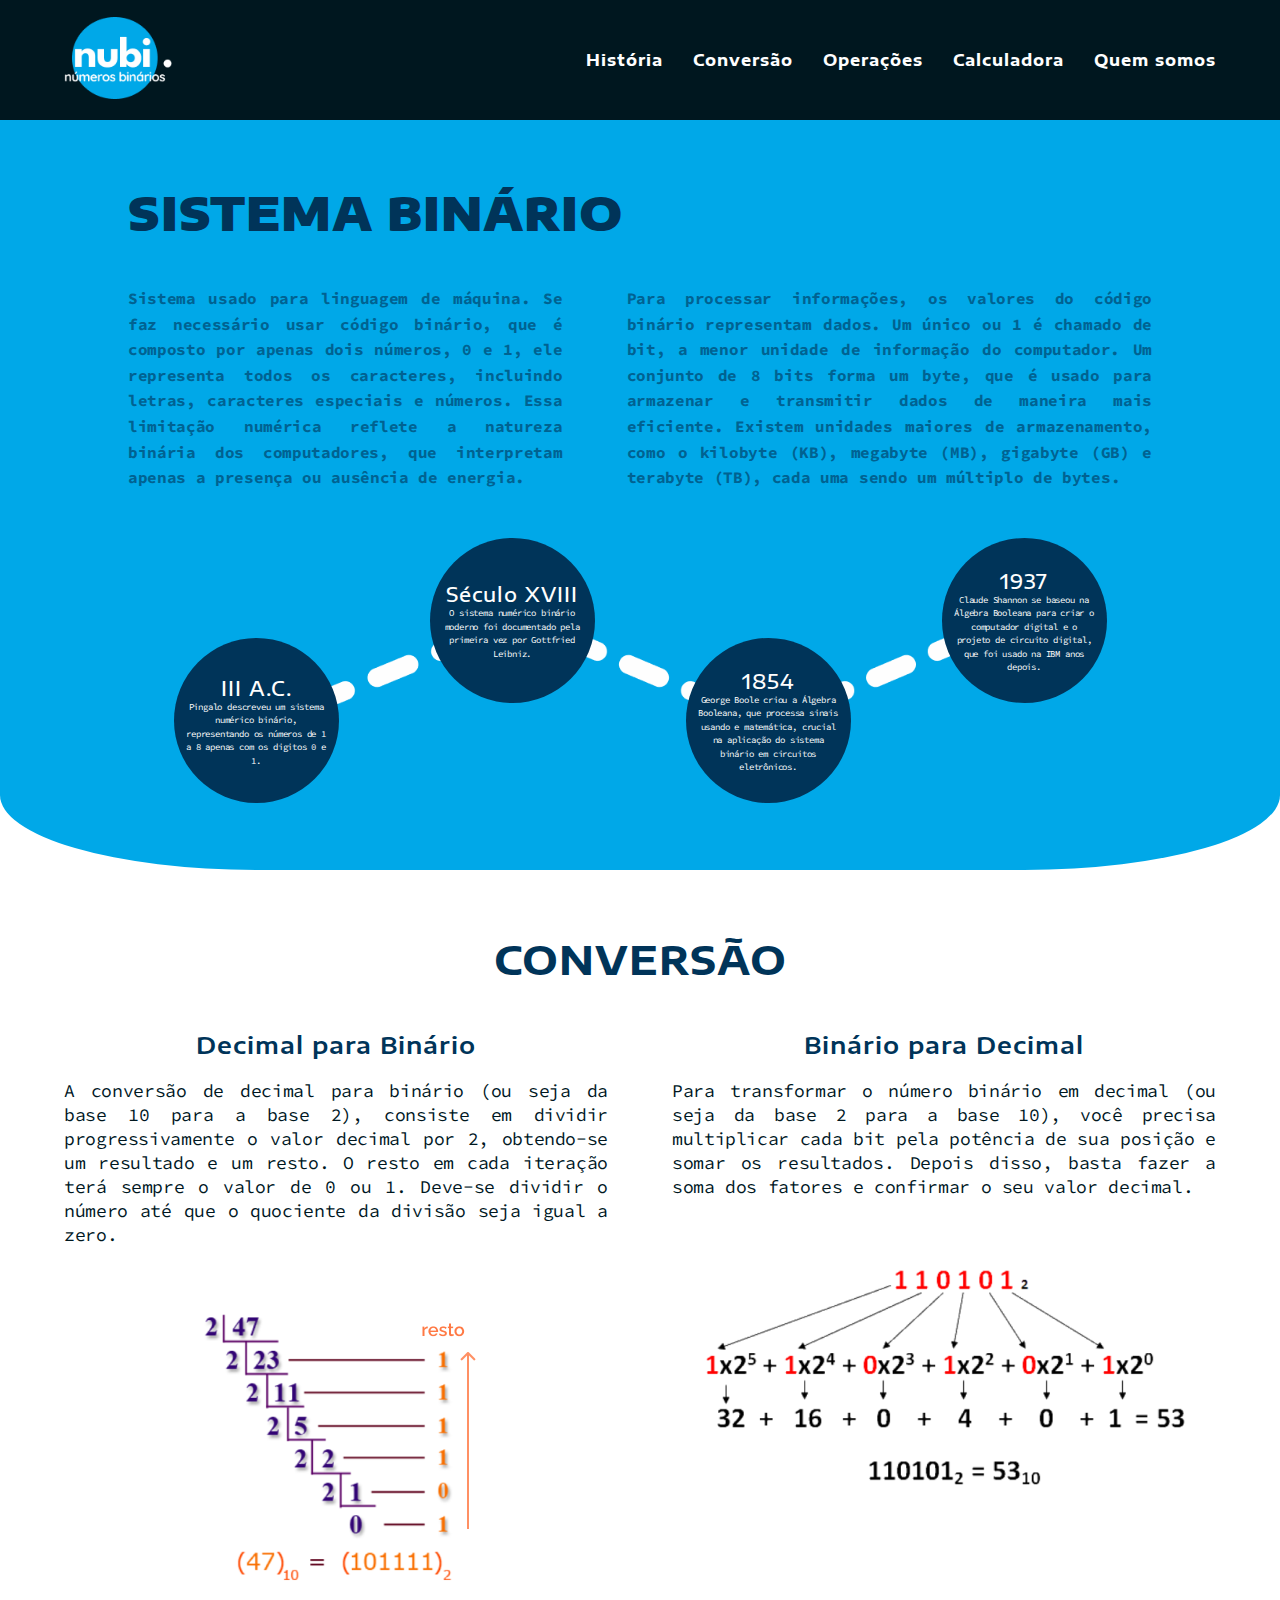
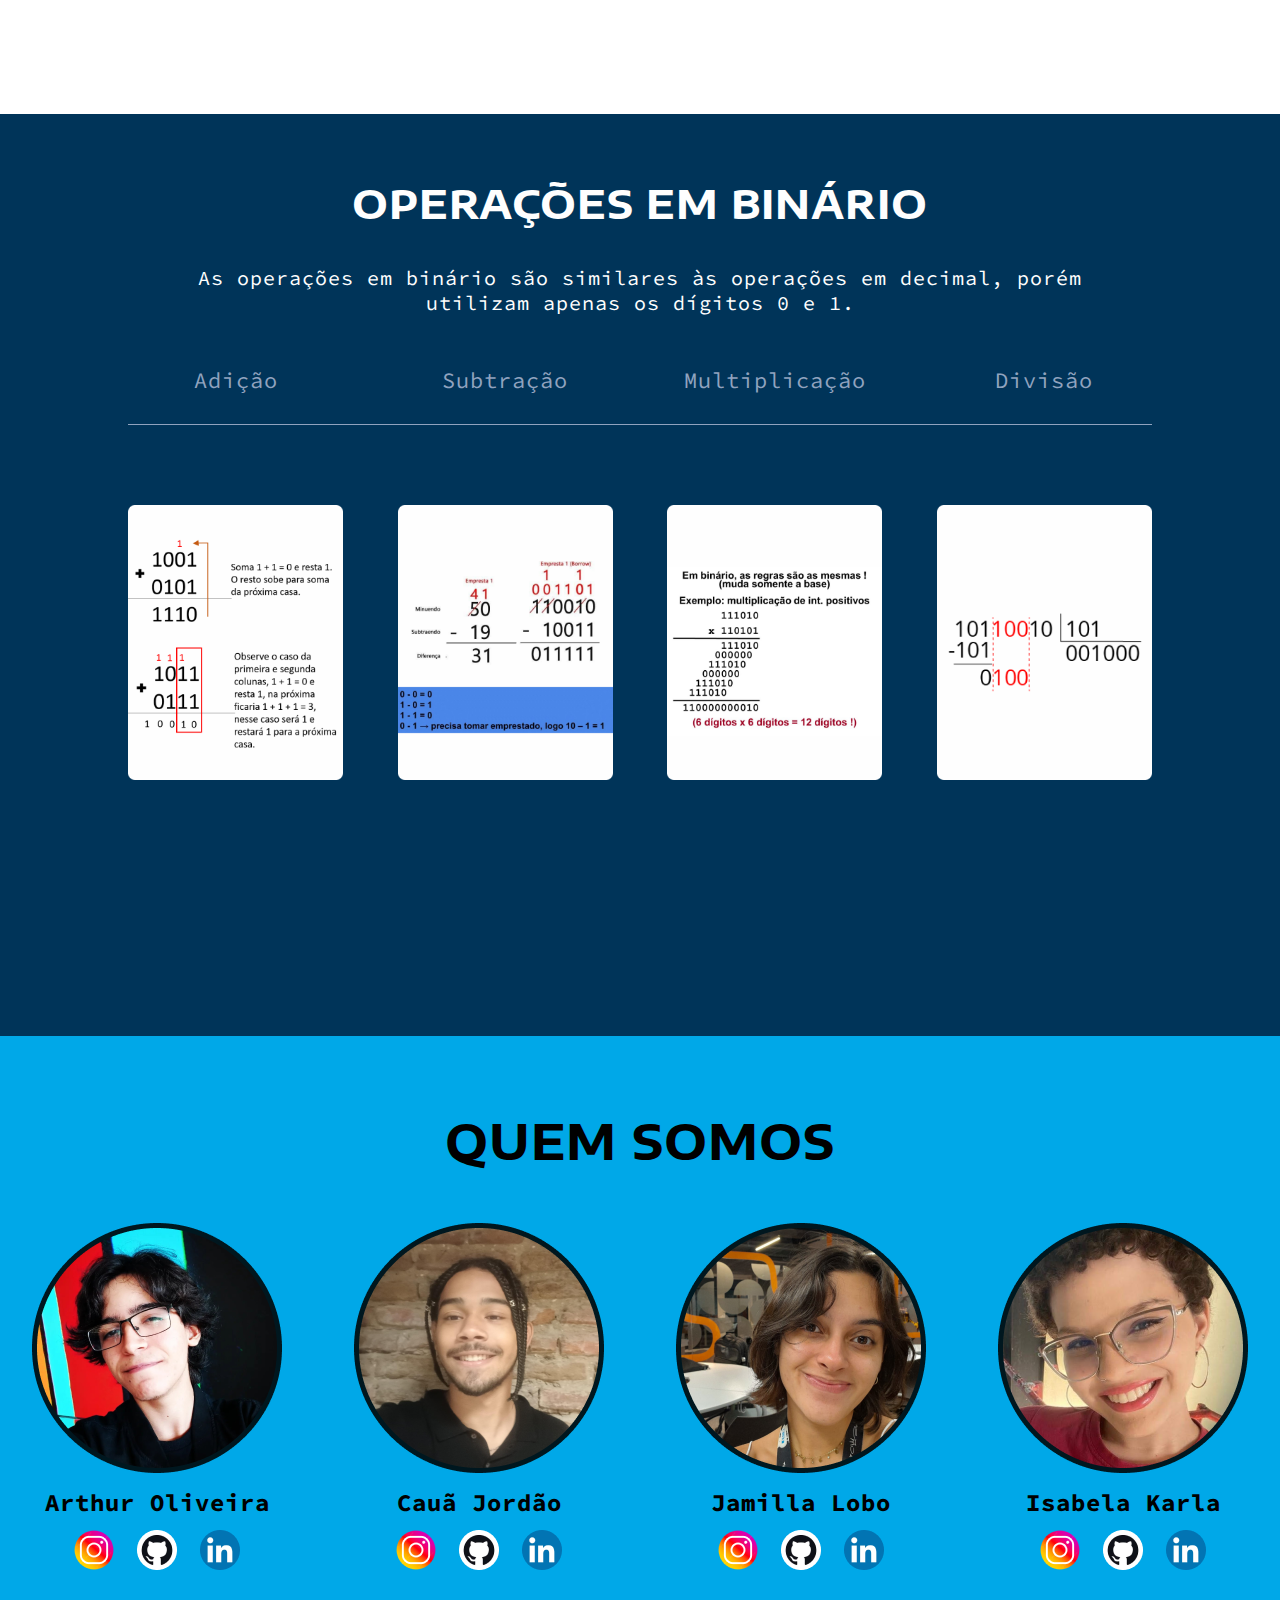
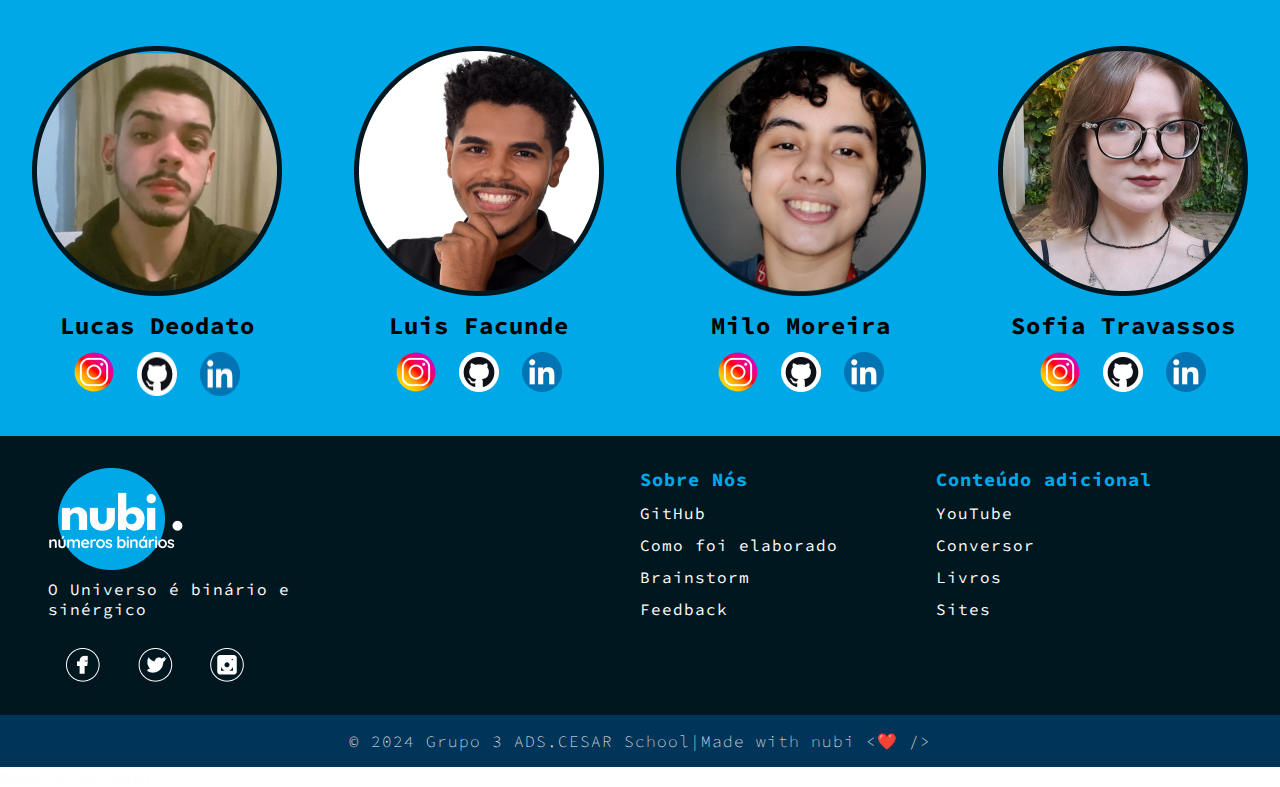
==== index.html @ c3ec278c "criação da branck para calculadora" ====
<!DOCTYPE html>
<html lang="pt-br">

<head>
    <meta charset="UTF-8">
    <meta name="viewport" content="width=device-width, initial-scale=1.0">
    <link rel="stylesheet" href="css/style.css">
    <title>Sistemas Binarios</title>
    <link rel="icon" type="image/png" sizes="16x16" href="assets/favicon-16x16.png">
</head>

<body class="container">
    <header>
        <div class="logo">
            <img src="/assets/logo-nubi.png" alt="Logo do site" />
        </div>
        <nav>
            <a href="#historia">História</a>
            <a href="#conversao">Conversão</a>
            <a href="#operacoes">Operações</a>
            <a href="#">Calculadora</a>
            <a href="#integrantes">Quem somos</a>
        </nav>
    </header>
    <main>

        <section id="historia" class="historia">

            <h1 class="historia__title">Sistema Binário</h1>
            <div class="historia__informacao">
                <p class="historia__p">Sistema usado para linguagem de máquina. Se faz necessário usar código binário,
                    que é composto por apenas
                    dois números, 0 e 1, ele representa todos os caracteres, incluindo letras, caracteres especiais e
                    números. Essa limitação numérica reflete a natureza binária dos computadores, que interpretam apenas
                    a
                    presença ou ausência de energia.</p>
                <p class="historia__p">Para processar informações, os valores do código binário representam dados. Um
                    único ou 1 é chamado de
                    bit, a menor unidade de informação do computador. Um conjunto de 8 bits forma um byte, que é usado
                    para
                    armazenar e transmitir dados de maneira mais eficiente. Existem unidades maiores de armazenamento,
                    como
                    o kilobyte (KB), megabyte (MB), gigabyte (GB) e terabyte (TB), cada uma sendo um múltiplo de bytes.
                </p>
            </div>

            <div class="historia__trilha">

                <div class="historia__marcos" id="marco1">
                    <h2 class="historia__titlemarcos">III A.C.</h2>
                    <p class="historia__pmarcos">Pingalo descreveu um sistema numérico binário, representando os
                        números
                        de 1 a 8 apenas com os
                        digitos 0 e 1.</p>
                </div>
                <div class="historia__marcos" id="marco2">
                    <h2 class="historia__titlemarcos">Século XVIII</h2>
                    <p class="historia__pmarcos">O sistema numérico binário moderno foi documentado pela primeira
                        vez
                        por Gottfried Leibniz.</p>
                </div>
                <div class="historia__marcos" id="marco1">
                    <h2 class="historia__titlemarcos">1854</h2>
                    <p class="historia__pmarcos">George Boole criou a Álgebra Booleana, que processa sinais usando
                        e matemática, crucial na
                        aplicação do sistema binário em circuitos eletrônicos.</p>
                </div>
                <div class="historia__marcos" id="marco2">
                    <h2 class="historia__titlemarcos">1937</h2>
                    <p class="historia__pmarcos">Claude Shannon se baseou na Álgebra Booleana para criar o
                        computador
                        digital e o projeto de
                        circuito digital, que foi usado na IBM anos depois.</p>
                </div>
                <img class="historia__trilha__tracejado" src="./assets/trilha_historia.png" alt="">
            </div>
        </section>

        <section id="conversao" class="conversao">
            <h1 class="conversao__title">Conversão</h1>
            <div class="conversao__informacao">
                <div class="conversao__esquerda">
                    <h2 class="conversao__minititle">Decimal para Binário</h2>
                    <br>
                    <p class="conversao__p">A conversão de decimal para binário (ou seja da base 10 para a base 2),
                        consiste em dividir progressivamente o valor decimal por 2, obtendo-se um resultado e um
                        resto. O resto em cada iteração terá sempre o valor de 0 ou 1. Deve-se dividir o número
                        até que o quociente da divisão seja igual a zero.</p>
                    <br>
                    <br>
                    <br>
                    <img src="assets/image_conversao1.png"
                        alt="Descrição da conta feita para conversão de valores decimais para binários"
                        class="conversao__imagem">
                    <img>
                </div>
                <div class="conversao__direita">
                    <h2 class="conversao__minititle">Binário para Decimal</h2>
                    <br>
                    <p class="conversao__p">Para transformar o número binário em decimal (ou seja da base 2
                        para a base 10), você precisa multiplicar cada bit pela potência de sua posição e
                        somar os resultados. Depois disso, basta fazer a soma dos fatores e confirmar o seu
                        valor decimal.</p>
                    <br>
                    <br>
                    <br>
                    <img src="assets/image_conversao2.png"
                        alt="Descrição da conta feita para conversão de valores decimais para binários"
                        class="conversao__imagem">
                    <img>
                </div>
            </div>
        </section>

        <section id="operacoes" class="operacoes">
            <h1 class="operacoes__title">OPERAÇÕES EM BINÁRIO</h1>
            <p class="operacoes__texto">As operações em binário são similares às operações em decimal, porém utilizam
                apenas os dígitos 0 e 1.</p>
            <ul class="operacoes__lista">
                <li>Adição</li>
                <li>Subtração</li>
                <li>Multiplicação</li>
                <li>Divisão</li>
            </ul>
            <hr class="operacoes__linha">
            <div class="operacoes__imagens">
                <img src="assets/image_adicao.png" alt="Adição de Número Binários">
                <img src="assets/image_substracao.png" alt="Subtração de Números Binários">
                <img src="assets/image_multiplicacao.png" alt="Multiplicação de Números Binários">
                <img src="assets/image_divisao.png" alt="Divisão de Números Binários">
            </div>
        </section>

        <section id="integrantes">
            <h1 class="integrantes__titulo">Quem somos</h1>
            <ul id="integrantes__info">
                <li>
                    <img class="integrantes__foto" src="assets/perfil_arthur.png" alt="">
                    <p class="integrantes__nome">Arthur Oliveira</p>

                    <div class="integrantes__social">
                        <a href="https://www.instagram.com/artrodoliv?igsh=amlrOWswN3B0YnN4" target="_blank"><img
                                src="assets/logo_instagram.png" alt="instagram de Arthur"></a>
                        <a href="https://github.com/wiithesecond" target="_blank"><img src="assets/logo_github.png"
                                alt="GitHub de Arthur"></a>
                        <a href="https://www.linkedin.com/in/arthur-oliveira-3b5812303/?utm_source=share&utm_campaign=share_via&utm_content=profile&utm_medium=android_app"
                            target="_blank"><img src="assets/logo_linkedin.png" alt="LinkedIn de Arthur"></a>
                    </div>
                </li>

                <li>
                    <img class="integrantes__foto" src="assets/perfil_caua.png" alt="">
                    <p class="integrantes__nome">Cauã Jordão</p>

                    <div class="integrantes__social">
                        <img src="assets/logo_instagram.png" alt="instagram de Cauã">
                        <img src="assets/logo_github.png" alt="GitHub de Cauã">
                        <img src="assets/logo_linkedin.png" alt="LinkedIn de Cauã">
                    </div>
                </li>

                <li>
                    <img class="integrantes__foto" src="assets/perfil_jamilla.png" alt="">
                    <p class="integrantes__nome">Jamilla Lobo</p>

                    <div class="integrantes__social">
                        <a href="https://www.instagram.com/jamilla.sl/" target="_blank"><img
                                src="assets/logo_instagram.png" alt="instagram de Jamilla"></a>
                        <a href="https://github.com/jamillalobo" target="_blank"><img src="assets/logo_github.png"
                                alt="GitHub de Jamilla"></a>
                        <a href="https://www.linkedin.com/in/jamilla-lobo/" target="_blank"><img
                                src="assets/logo_linkedin.png" alt="LinkedIn de Jamilla"></a>
                    </div>
                </li>

                <li>
                    <img class="integrantes__foto" src="assets/perfil_isabela.png" alt="">
                    <p class="integrantes__nome">Isabela Karla</p>

                    <div class="integrantes__social">
                        <a href="https://www.instagram.com/isabelakarla__/" target="_blank"><img
                                src="assets/logo_instagram.png" alt="instagram de Isabela"></a>
                        <a href="https://github.com/isabelakarla" target="_blank"><img src="assets/logo_github.png"
                                alt="GitHub de Isabela"></a>
                        <a href="https://www.linkedin.com/in/isabela-karla-674ab929b/" target="_blank"><img
                                src="assets/logo_linkedin.png" alt="LinkedIn de Isabela"></a>
                    </div>
                </li>

                <li>
                    <img class="integrantes__foto" src="assets/perfil_lucas.png" alt="">
                    <p class="integrantes__nome">Lucas Deodato</p>

                    <div class="integrantes__social">
                        <a href="https://www.instagram.com/l_deodato01/" target="_blank"><img
                                src="assets/logo_instagram.png" alt="instagram de Lucas"></a>
                        <img src="assets/logo_github.png" alt="GitHub de Lucas">
                        <img src="assets/logo_linkedin.png" alt="LinkedIn de Lucas">
                    </div>
                </li>

                <li>
                    <img class="integrantes__foto" src="assets/perfil_luis.png" alt="">
                    <p class="integrantes__nome">Luis Facunde</p>

                    <div class="integrantes__social">
                        <a href="https://www.instagram.com/luis.facunde/" target="_blank"><img
                                src="assets/logo_instagram.png" alt="instagram de Luis"></a>
                        <a href="https://github.com/LuisFacunde" target="_blank"><img src="assets/logo_github.png"
                                alt="GitHub de Luis"></a>
                        <a href="https://www.linkedin.com/in/luis-facunde-18463127a/" target="_blank"><img
                                src="assets/logo_linkedin.png" alt="LinkedIn de Luis"></a>
                    </div>
                </li>

                <li>
                    <img class="integrantes__foto" src="assets/perfil_milo.png" alt="">
                    <p class="integrantes__nome">Milo Moreira</p>

                    <div class="integrantes__social">
                        <a href="https://www.instagram.com/milomorec/" target="_blank"><img
                                src="assets/logo_instagram.png" alt="instagram de Milo"></a>
                        <a href="https://github.com/DuMilo" target="_blank"><img src="assets/logo_github.png"
                                alt="GitHub de Milo"></a>
                        <a href="https://www.linkedin.com/in/milo-moreira-a28794265/" target="_blank"><img
                                src="assets/logo_linkedin.png" alt="LinkedIn de Milo"></a>
                    </div>
                </li>

                <li>
                    <img class="integrantes__foto" src="assets/perfil_sofia.png" alt="">
                    <p class="integrantes__nome">Sofia Travassos</p>

                    <div class="integrantes__social">
                        <a href="https://www.instagram.com/sollfiaa/" target="_blank"><img
                                src="assets/logo_instagram.png" alt="instagram de Sofia"></a>
                        <a href="https://github.com/Acel0risxs" target="_blank"><img src="assets/logo_github.png"
                                alt="GitHub de Sofia"></a>
                        <a href="https://www.linkedin.com/in/sofia-travassos-539065300/" target="_blank"><img
                                src="assets/logo_linkedin.png" alt="LinkedIn de Sofia"></a>
                    </div>
                </li>
            </ul>
        </section>
    </main>
    <footer>
        <div id="footer-content">
            <div id="footer-contatos">
                <h1><a href="/index.html"><img src="assets/logo-nubi.png" alt="nubi números binários"></a></h1>
                <p>O Universo é binário e sinérgico</p>

                <div id="footer-social">
                    <a href="#" class="footer-link" id="facebook">
                        <img src="assets/footer_facebook.png" alt="facebook do nubi">
                    </a>
                    <a href="#" class="footer-link" id="twitter">
                        <img src="assets/footer_twitter.png" alt="twitter/X do nubi">
                    </a>
                    <a href="#" class="footer-link" id="instagram">
                        <img src="assets/footer_instagram.png" alt="instagram do nubi">
                    </a>
                </div>
            </div>

            <span></span>

            <ul class="footer-list">
                <li>
                    <h3>Sobre Nós</h3>
                </li>
                <li>
                    <a href="https://github.com/jamillalobo/projeto-ic" class="footer-link" target="_blank">GitHub</a>
                </li>
                <li>
                    <a href="#" class="footer-link">Como foi elaborado
                    </a>
                </li>
                <li>
                    <a href="#" class="footer-link">Brainstorm</a>
                </li>
                <li>
                    <a href="https://docs.google.com/forms/d/e/1FAIpQLSeZ5MZOwY2UoLQGHJKJn_Mw5wO6dQ-O_IccwZgSOZTShr2K-g/viewform"
                        class="footer-link" target="_blank">Feedback</a>
                </li>
            </ul>

            <ul class="footer-list">
                <li>
                    <h3>Conteúdo adicional</h3>
                </li>
                <li>
                    <a href="#" class="footer-link">YouTube</a>
                </li>
                <li>
                    <a href="#" class="footer-link">Conversor</a>
                </li>
                <li>
                    <a href="#" class="footer-link">Livros</a>
                </li>
                <li>
                    <a href="#" class="footer-link">Sites</a>
                </li>
            </ul>
        </div>

        <div id="footer-direitos">
            &#169
            2024 Grupo 3 ADS. <a href="https://cesar.school/" id="footer-linkC" target="_blank">CESAR School</a>|Made
            with nubi
            <❤️ />
        </div>
        <div id="footer-elaboracao">
            Made with nubi.
        </div>
    </footer>
</body>

</html>
---- css/style.css ----
@import url('https://fonts.googleapis.com/css2?family=Encode+Sans+Expanded:wght@100;200;300;400;500;600;700;800;900&display=swap');
@import url('https://fonts.googleapis.com/css2?family=Encode+Sans+Expanded:wght@100;200;300;400;500;600;700;800;900&family=Source+Code+Pro:ital,wght@0,200..900;1,200..900&display=swap');

:root {
    --dark-blue: #00171F;
    --middle-blue: #003459;
    --light-blue: #00A8E8;
    --white: #FEFEFE;

    --font-title: 'Encode Sans Expanded', sans-serif;
    --font-subtitle: 'Source Code Pro', monospace;
}

* {
    margin: 0;
    padding: 0;
}

body {
    box-sizing: border-box;
}

/* Header*/

header {
    background-color: var(--dark-blue);
    width: 100%;
    height: 120px;
    display: flex;
    justify-content: space-between;
    align-items: center;
    padding: 0 5%;
}

.logo img {
    width: 80%;
}

nav{
    display: flex;
    gap: 30px;
}

nav a {
    color: var(--white);
    font-family: var(--font-title);
    font-weight: bold;
    text-decoration: none;
}

nav a:hover {
    color: var(--white);
    background-color: var(--light-blue);
    border: 5px solid var(--light-blue);
    border-radius: 40px;
}

/* Conversão */

.conversao {
    padding: 5% 5%;
    background-color: white;
}

.conversao__informacao {
    display: flex;
    justify-content: space-between;
    gap: 5vw;
    margin: 5vh 0;
}

.conversao__title {
        
    text-align: center;
    font-family: var(--font-title);
    font-size: 40px;
    font-weight: 60px;
    text-transform: uppercase;
    color: var(--middle-blue);
    font-weight: 700;
}

.conversao__minititle {
    font-family: var(--font-title);
    color: var(--middle-blue);
    text-align: center;
    font-weight: 600;
}

.conversao__p {
    line-height: 24px;
    letter-spacing: -0.02em;
    color: var(--dark-blue);
    height: auto;
    text-align: justify;
    font-family: var(--font-subtitle);
    font-size: 18px;
    font-weight: bold;
    max-width: 70vw;
    opacity: 100%;   
    font-weight: 400;
}

.conversao__imagem {
    display: block;
    margin-left: auto;
    margin-right: auto;

}

/* História */

.historia {
    padding: 5% 10%;
    border-radius: 20% 20% / 0 0 10% 10%;
    background-color: #00A8E8;
}

.historia__informacao {
    display: flex;
    justify-content: space-between;
    gap: 5vw;
    margin: 5vh 0;
}

.historia__title {
    font-family: var(--font-title);
    font-size: 46px;
    font-weight: 900;
    text-transform: uppercase;
    color: var(--middle-blue);
}

.historia__p {
    line-height: 25.6px;
    letter-spacing: -0.02em;
    color: #003459;
    height: auto;
    text-align: justify;
    font-family: var(--font-subtitle);
    font-size: 16px;
    font-weight: bold;
    max-width: 70vw;
    opacity: 60%;   
}

.historia__trilha {
    display: flex;
    justify-content: space-around;
    height: 30vh;
    align-items: center;
}


.historia__trilha__tracejado{
    position: absolute;
    left: 50%;
    transform: translateX(-50%);
    width: 60vw;
}

.historia__marcos {
    display: flex;
    align-items: center;
    justify-content: center;
    flex-direction: column;
    text-align: center;
    background-color: var(--middle-blue);
    color: var(--white);
    border-radius: 100%;
    height: 165px;
    aspect-ratio: 1;
    z-index: 1;
    transition: ease-in 0.2s;
}

.historia__marcos:hover{
    cursor: pointer;
    transform: scale(1.4);
}

.historia__titlemarcos {
    font-family: var(--font-title);
    font-size: 20px;
    font-weight: 500;
}

.historia__pmarcos {
    font-family: var(--font-subtitle);
    font-size: 9px;
    line-height: 13.5px;
    letter-spacing: -0.02em;
    text-align: center;
    max-width: 140px;
}

.historia__trilha #marco1 {
    position: relative;
    top: 50px;
}
.historia__trilha #marco2 {
    position: relative;
    top: -50px;
}

.container {
    width: 100%;
    /*max-width: 1440px;*/
    margin: auto;
}

main {
    width: 100%;
}

/* Integrantes */

section#integrantes {
    height: 1000px;
    max-height: 1000px;
    background-color: var(--light-blue);
    border: 0.5px solid var(--light-blue);
}

h1.integrantes__titulo {
    margin-top: 74px;
    font-size: 48px;
    text-transform: uppercase;
    text-align: center;
    font-family: var(--font-title);
}

ul#integrantes__info {
    display: flex;
    flex-wrap: wrap;
    gap: 72px;
    margin: auto;
    margin-top: 52px;
    list-style: none;
    justify-content: center;
}

ul#integrantes__info li {
    flex: 0 0 calc(20% - 20px);
    text-align: center; 
}

img.integrantes__foto {
    width: 250px;
    height: 250px;
}

p.integrantes__nome {
    margin-top: 7px;
    margin-bottom: 7px;
    text-align: center;
    color: var(--preto);
    font-size: 24px;
    font-weight: bold;
    line-height: 38.4px;
    font-family: var(--font-subtitle);
}

div.integrantes__social {
    display: flex;
    gap: 23px;
    justify-content: center;
}

#integrantes__info .integrantes__social :hover{
    cursor: pointer;
    transform: scale(1.2);
    transition: all 0.4s;
}

/* Footer */

* {
    font-family: 'Source Code Pro', monospace;
    margin: 0;
    padding: 0;
    box-sizing: border-box;
    letter-spacing: 1px;
}

footer {
    width: 100%;
    color: var(--white);
}

.footer-link {
    text-decoration: none;
}

#footer-content {
    background-color: var(--dark-blue);
    display: grid;
    grid-template-columns: repeat(4, 1fr);
    padding: 2rem 3rem;
}

#footer-contatos h1 {
    margin-bottom: 0, 75rem;
}

#footer-social {
    display: flex;
    gap: 2rem;
    margin-top: 1.5rem;
}

#footer-social .footer-link {
    height: 2.5rem;
    width: 2.5rem;
    color: var(--white);
    transition: all 0.5s;
}

#footer-social .footer-link :hover{
    opacity: 0.6;
}

#footer-social .footer-link img{
    font-size: 1,25 rem;
}

.footer-list{
    display: flex;
    flex-direction: column;
    gap: 0.75rem;
    list-style: none;
}

.footer-list .footer-link{
    color: var(--white);
}

.footer-list h3{
    color: var(--light-blue);
}

#footer-direitos{
    display: flex;
    justify-content: center;
    background-color: var(--middle-blue);
    font-size: 0.9;
    padding: 1rem;
    font-weight: 100;
}

#footer-linkC{
    text-decoration: none;
    color: var(--white);
}

@media screen and (max-width: 768px){
    #footer-content{
        grid-template-columns: repeat(2, 1fr);
        gap: 2rem;
    }
}

@media screen and (max-width: 426px){
    #footer-content{
        grid-template-columns: repeat(1, 1fr);
        padding: 3rem 2rem;
    }
}

/* Operações */

.operacoes{
    padding: 5% 10% 20%;
    background-color: var(--middle-blue);
}

.operacoes__title{
    font-family: var(--font-title);
    color: var(--white);
    text-align: center;
    font-size: 40px;
}

.operacoes__texto{
    font-family: var(--font-subtitle);
    color:var(--white);
    text-align: center;
    padding: 3.6%;
    font-size: 20px;
}

.operacoes__lista{
    list-style: none;
    display: flex; 
    justify-content: space-between; 
    border-top: 15px solid transparent;
    font-family: var(--font-subtitle);
    color: #90A3BF;
    border-bottom: 30px solid transparent;
    font-size: 22px;
}

.operacoes__lista li {
    width: calc(22% - 10px); 
    text-align: center;
}

.operacoes__lista li:hover {
    cursor: pointer;
    color: var(--white);
  }

.operacoes__linha {
    border: none; 
    height: 1px; 
    width: 100%;
    background-color: #90A3BF; 
  }

.operacoes__imagens {
    border-top: 80px solid transparent;
    display: flex; 
    justify-content: space-between;
  }
  
.operacoes__imagens img {
    width: calc(22% - 10px);
}
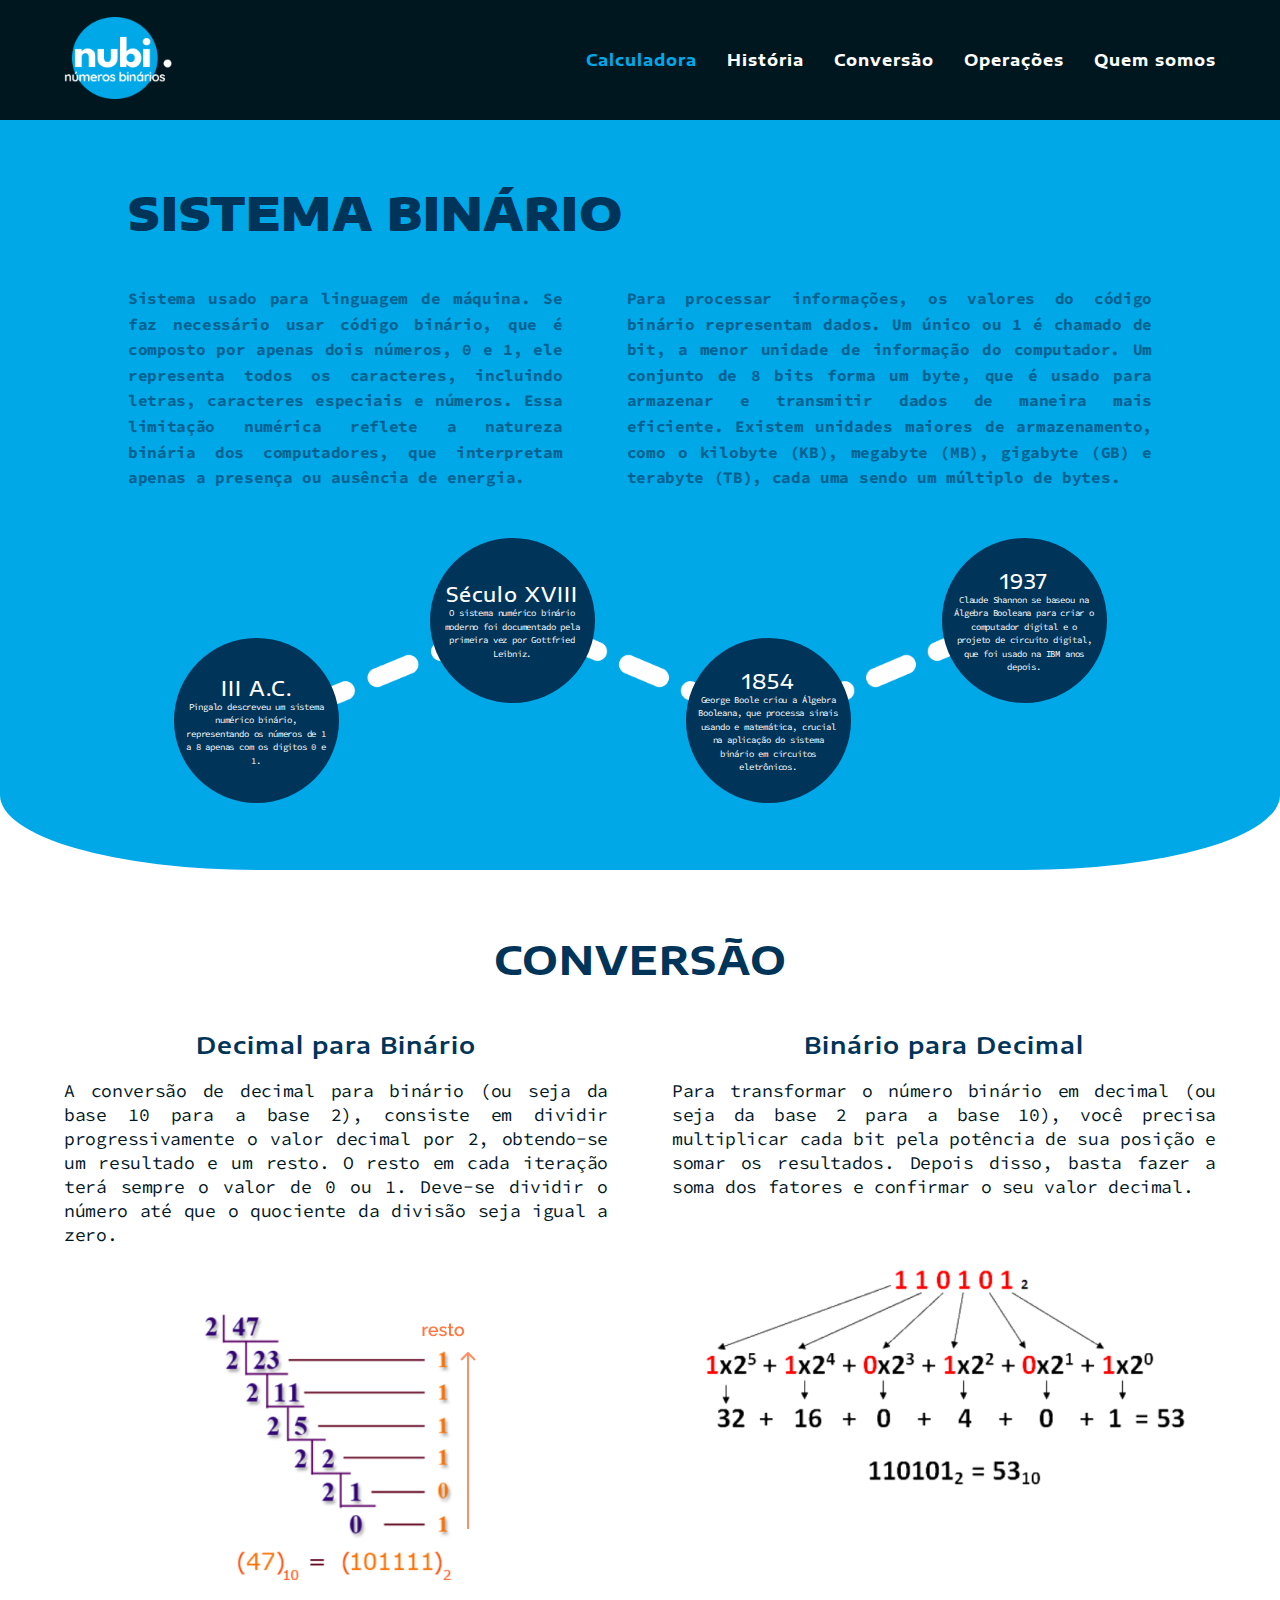
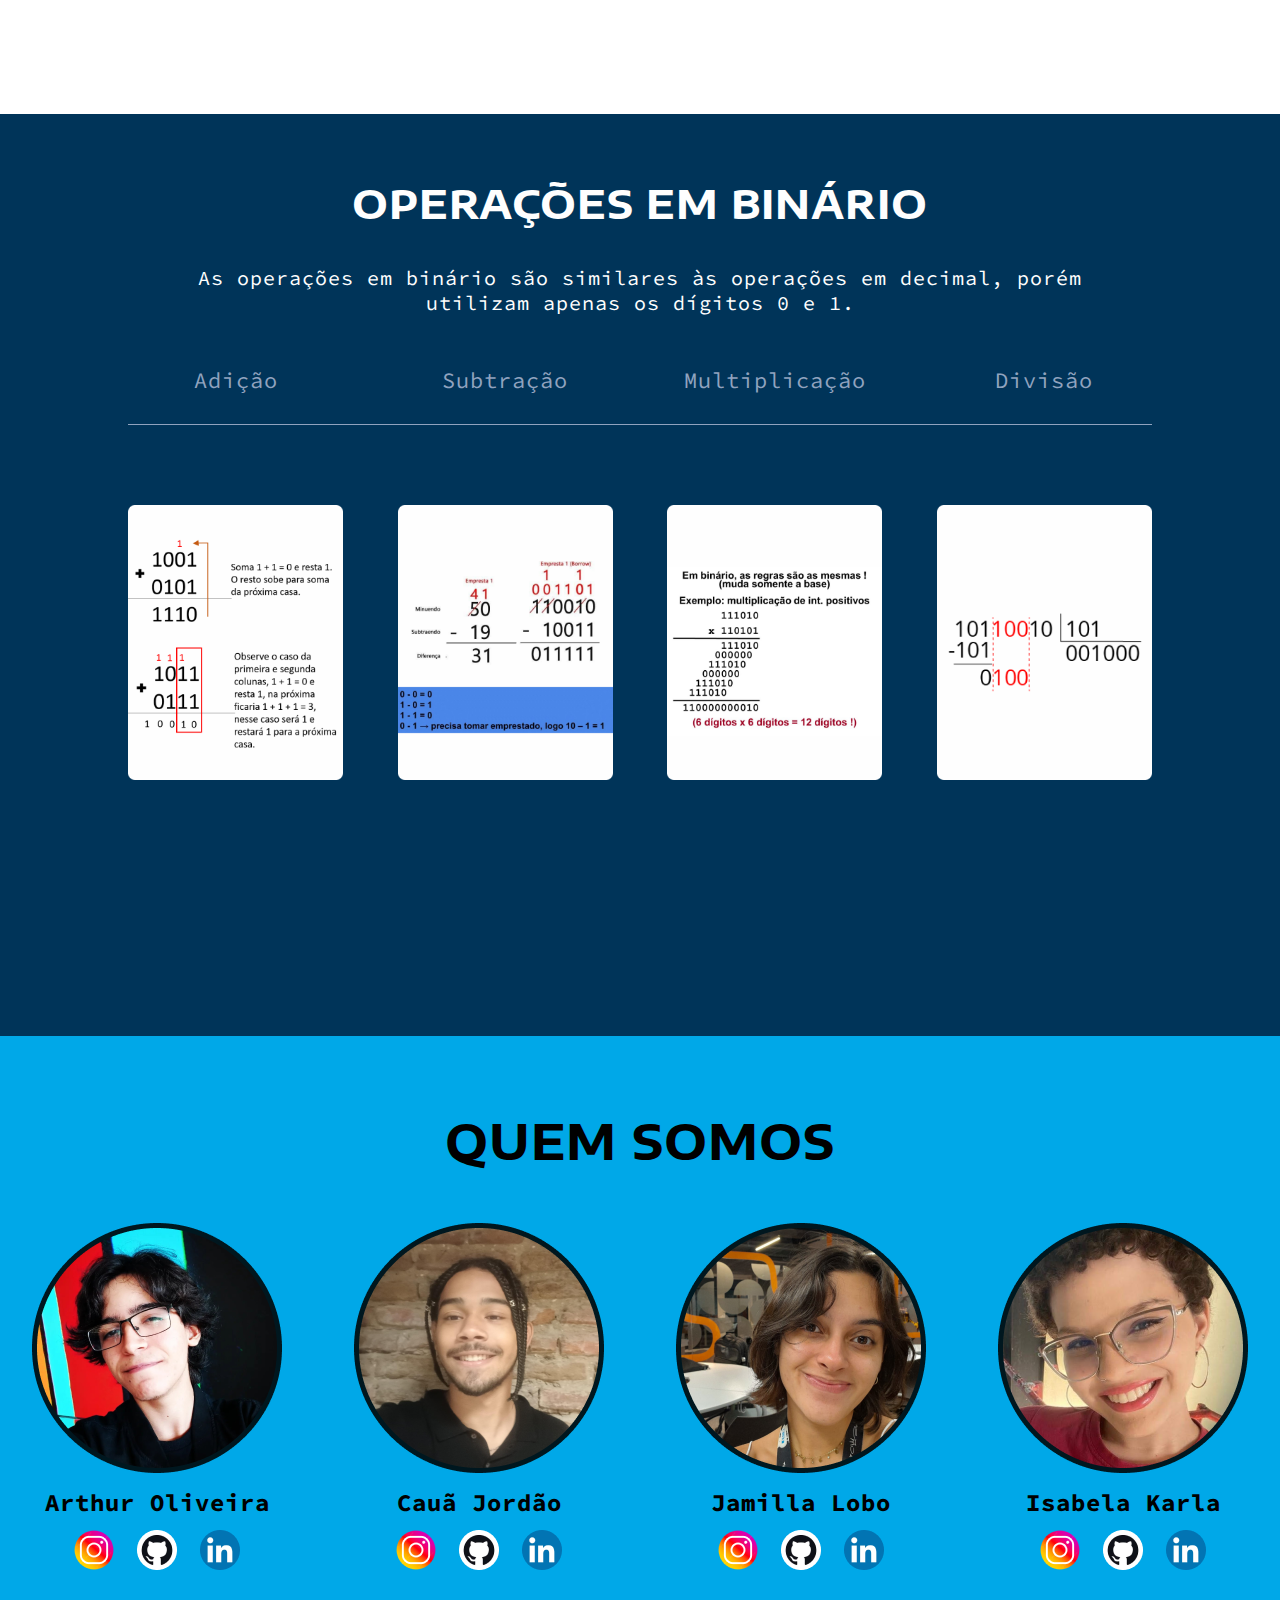
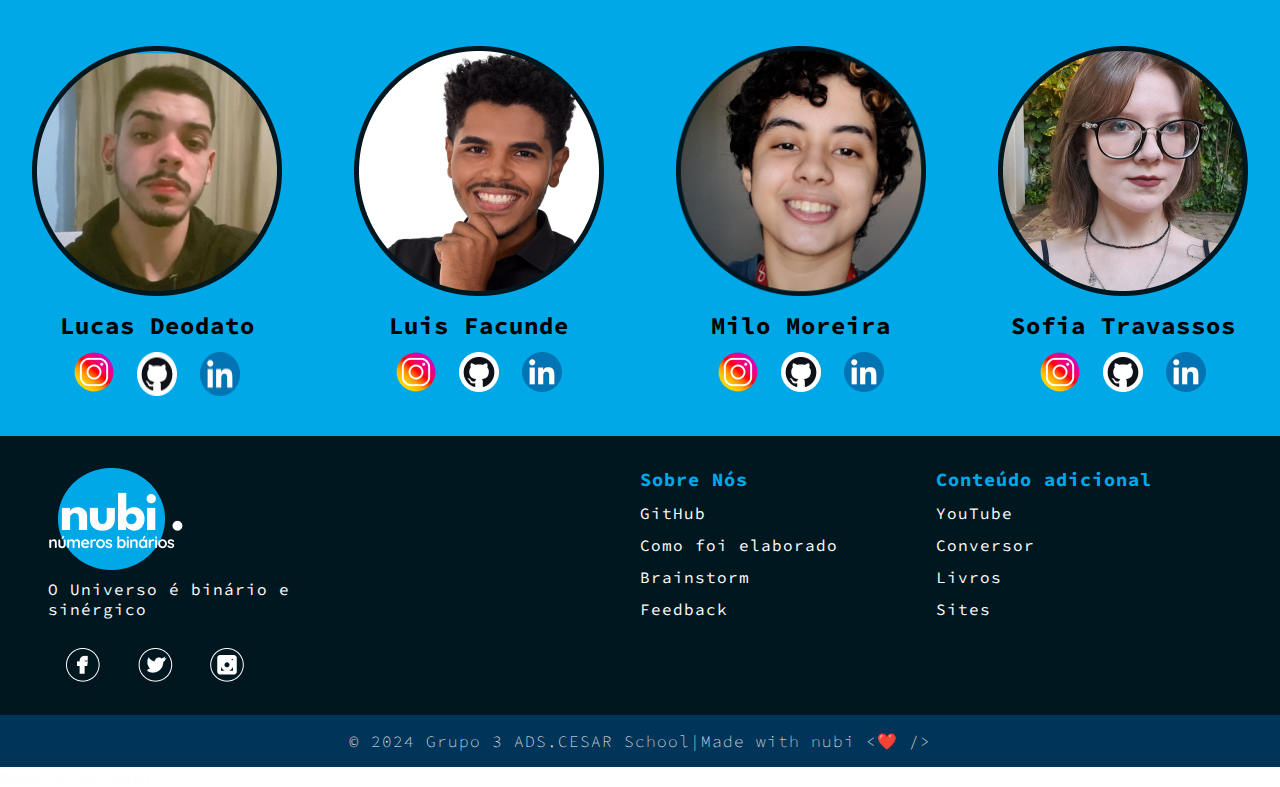
==== commit 22b8700e: "cor header" ====
--- a/index.html
+++ b/index.html
@@ -15,10 +15,10 @@
             <img src="/assets/logo-nubi.png" alt="Logo do site" />
         </div>
         <nav>
+            <a href="#" id="header_calculadora">Calculadora</a> 
             <a href="#historia">História</a>
             <a href="#conversao">Conversão</a>
             <a href="#operacoes">Operações</a>
-            <a href="#">Calculadora</a>
             <a href="#integrantes">Quem somos</a>
         </nav>
     </header>
--- a/css/style.css
+++ b/css/style.css
@@ -46,6 +46,17 @@
     font-family: var(--font-title);
     font-weight: bold;
     text-decoration: none;
+}
+
+#header_calculadora {
+    color: #00A8E8;
+}
+
+#header_calculadora:hover {
+    color: var(--white);
+    background-color: var(--light-blue);
+    border: 5px solid var(--light-blue);
+    border-radius: 40px;
 }
 
 nav a:hover {
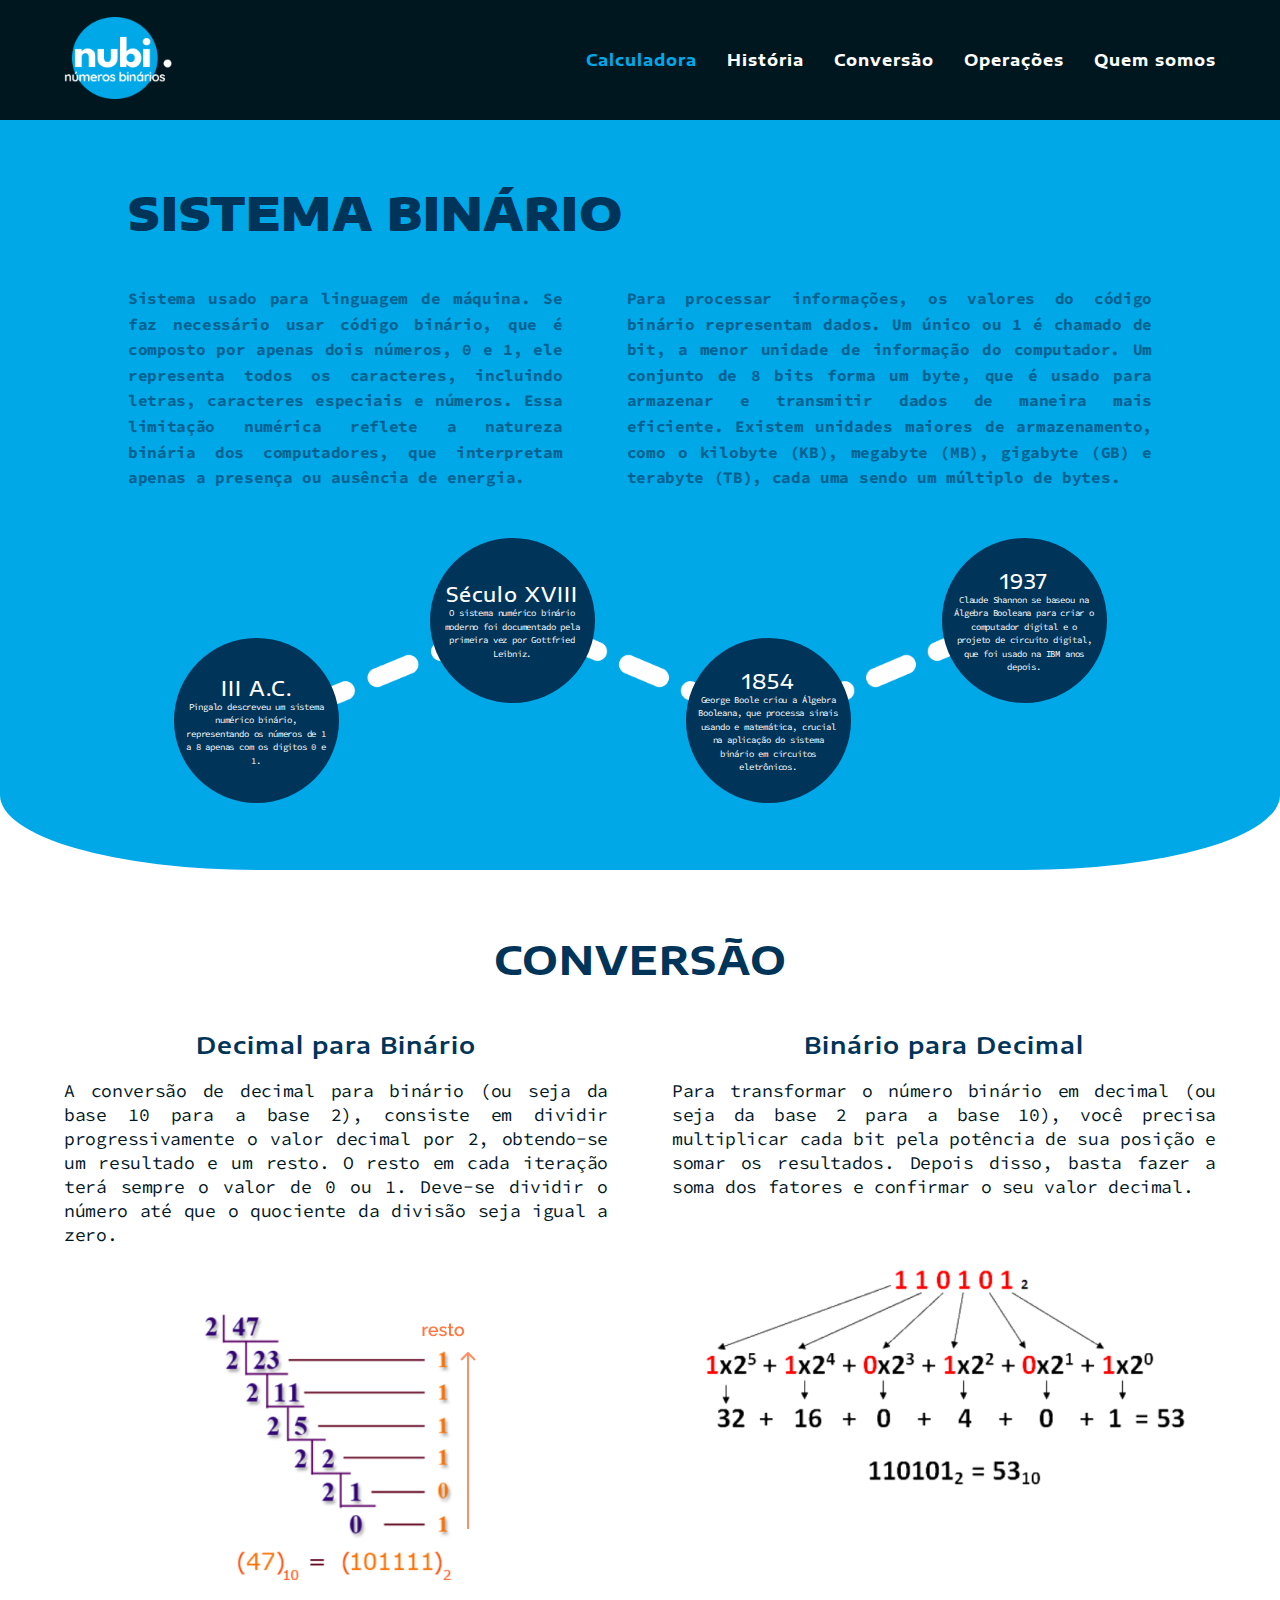
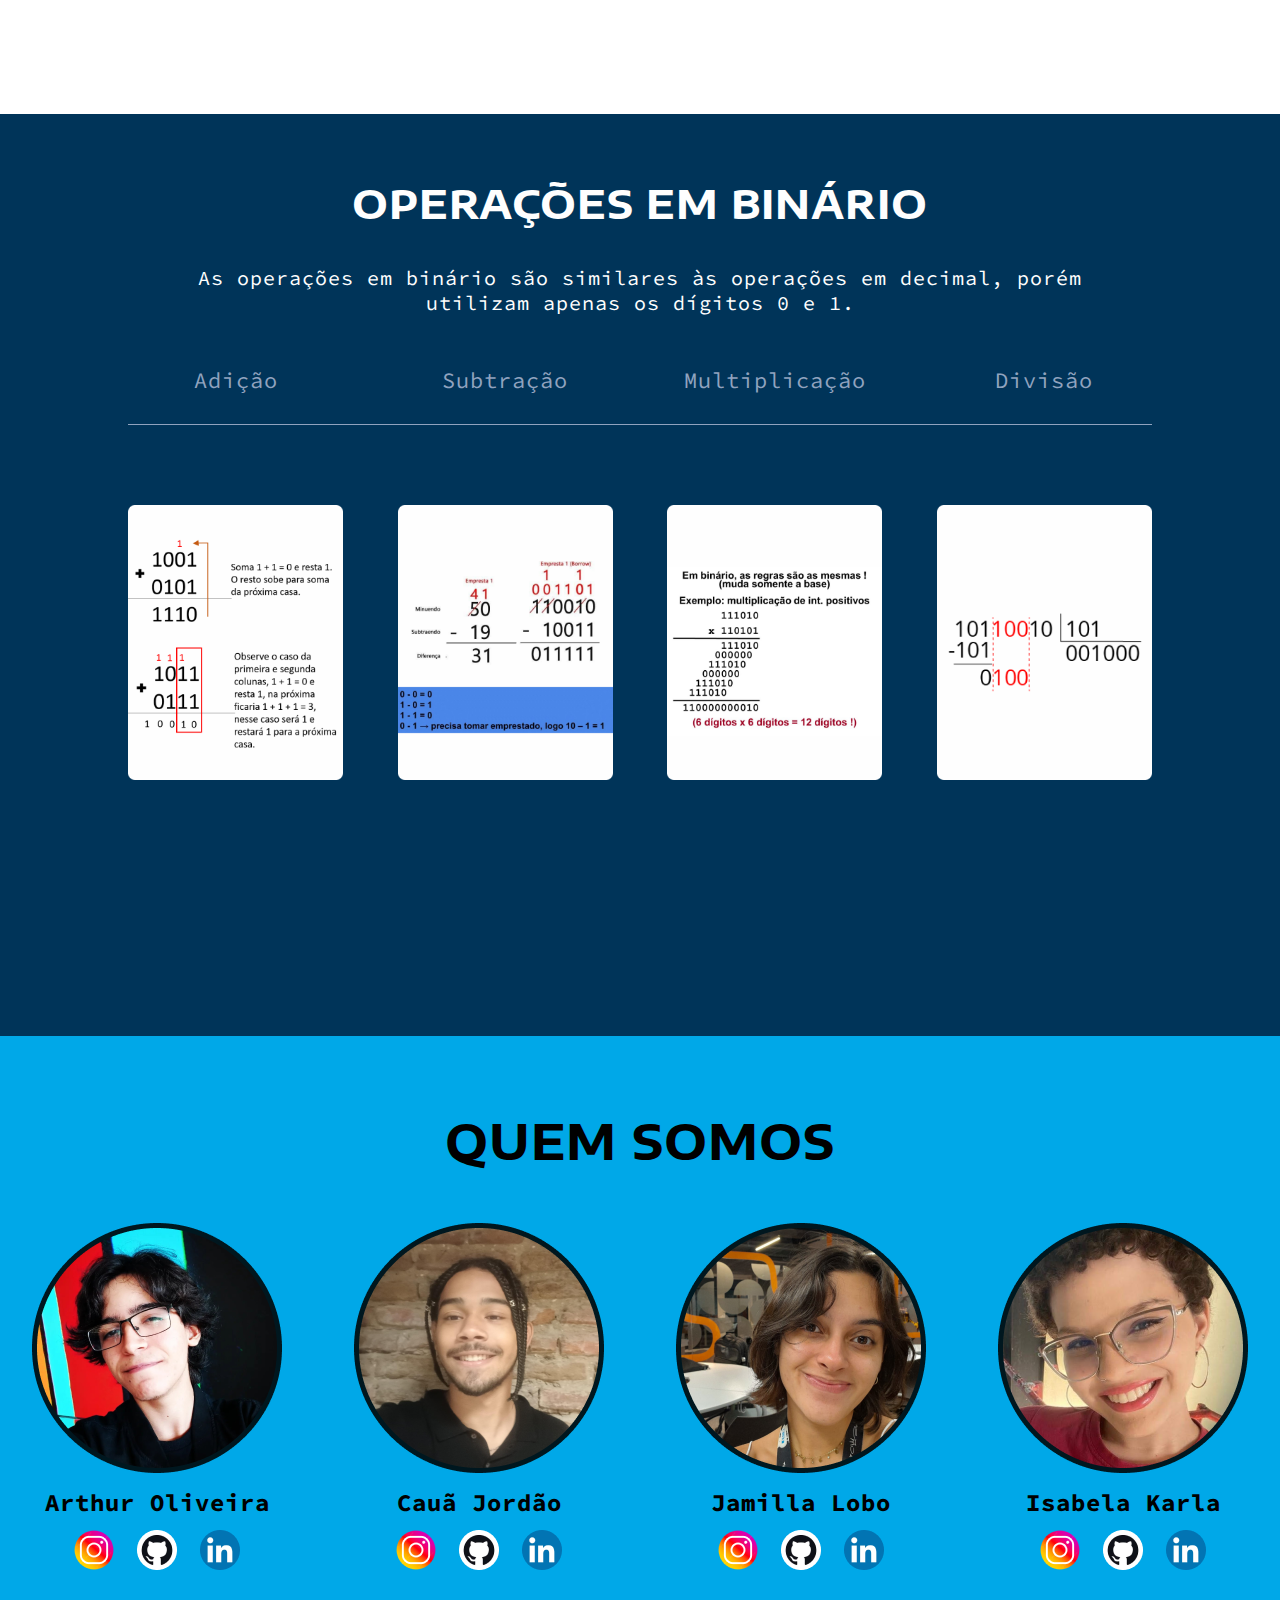
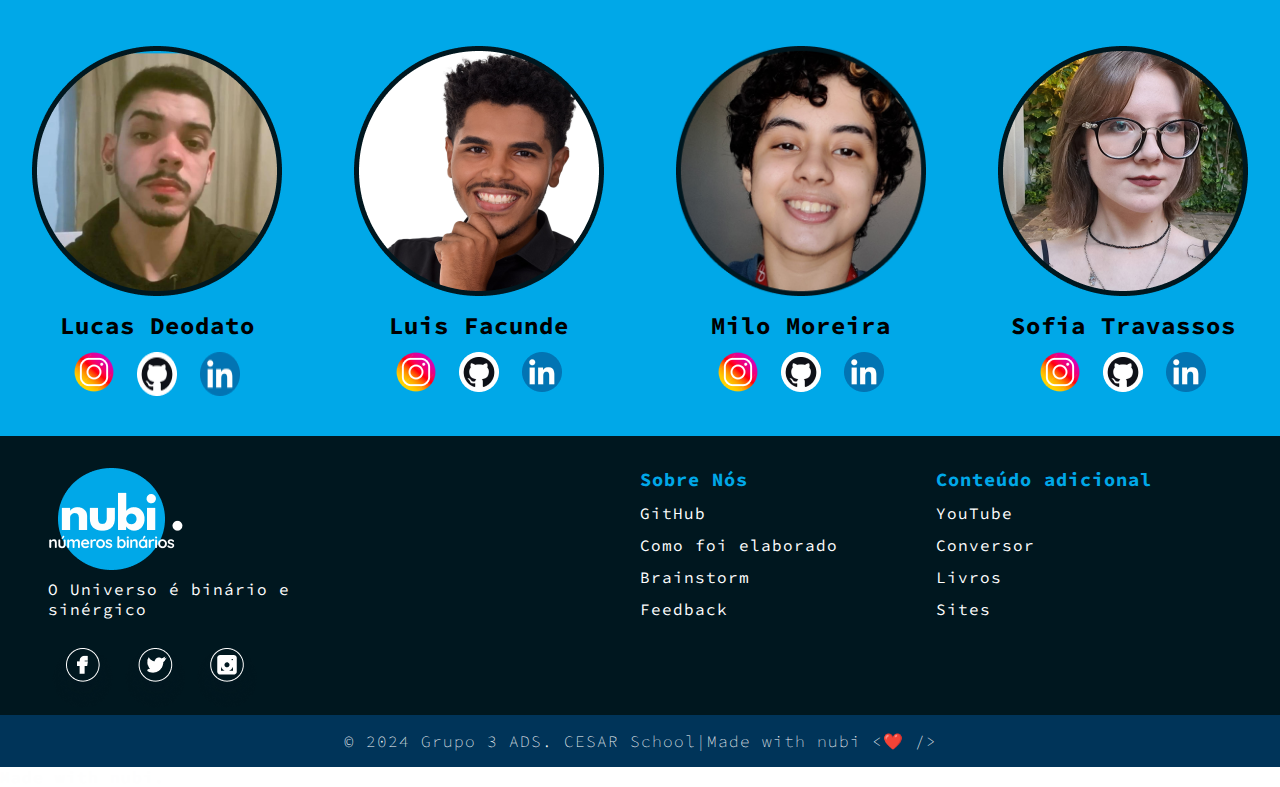
==== commit 955ec96f: "Atualização do header na página da calculadora" ====
--- a/index.html
+++ b/index.html
@@ -12,10 +12,10 @@
 <body class="container">
     <header>
         <div class="logo">
-            <img src="/assets/logo-nubi.png" alt="Logo do site" />
+            <img src="./assets/logo-nubi.png" alt="Logo do site" />
         </div>
         <nav>
-            <a href="#" id="header_calculadora">Calculadora</a> 
+            <a href="./calculator.html" id="header_calculadora">Calculadora</a>
             <a href="#historia">História</a>
             <a href="#conversao">Conversão</a>
             <a href="#operacoes">Operações</a>
@@ -304,10 +304,11 @@
         </div>
 
         <div id="footer-direitos">
-            &#169
-            2024 Grupo 3 ADS. <a href="https://cesar.school/" id="footer-linkC" target="_blank">CESAR School</a>|Made
-            with nubi
-            <❤️ />
+            <p>&#169 2024 Grupo 3 ADS. <a href="https://cesar.school/" id="footer-linkC" target="_blank">CESAR
+                    School</a>|Made
+                with nubi
+                <❤️ />
+            </p>
         </div>
         <div id="footer-elaboracao">
             Made with nubi.
--- a/css/style.css
+++ b/css/style.css
@@ -49,7 +49,7 @@
 }
 
 #header_calculadora {
-    color: #00A8E8;
+    color: var(--light-blue);
 }
 
 #header_calculadora:hover {
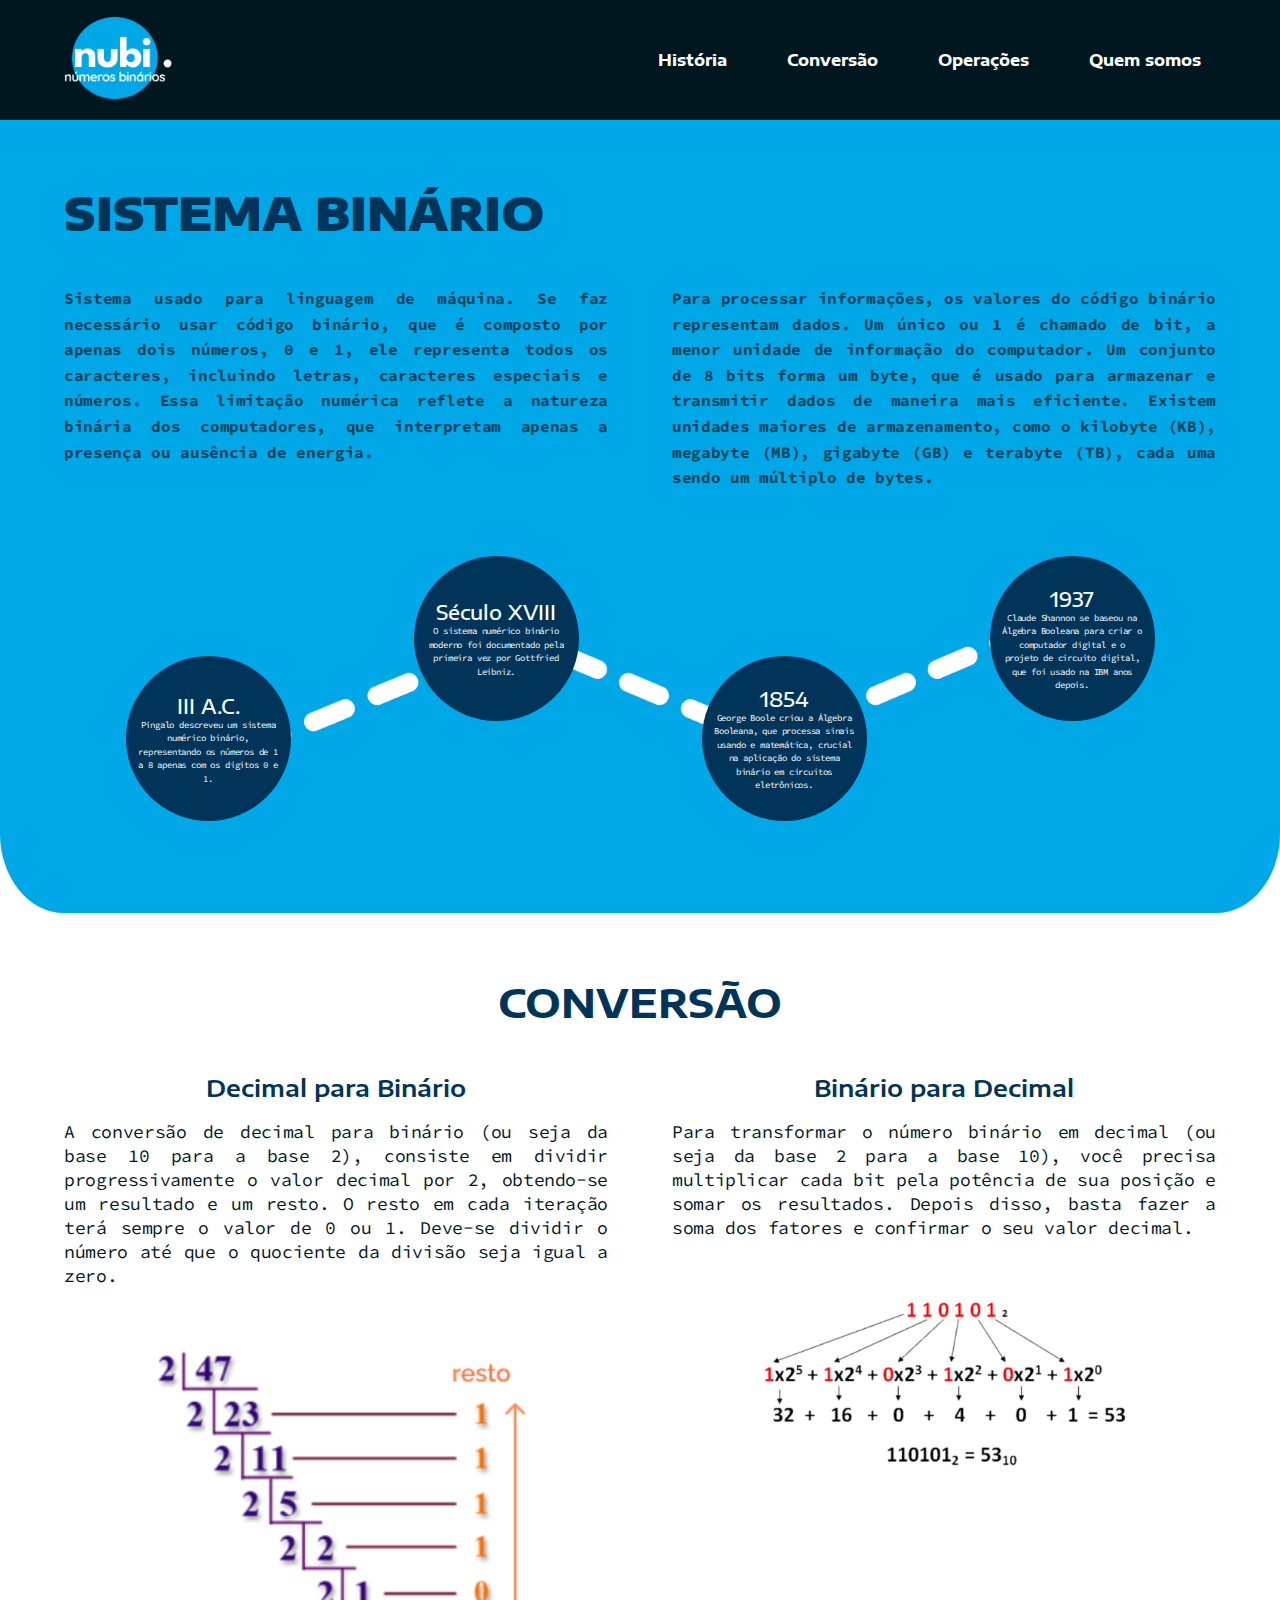
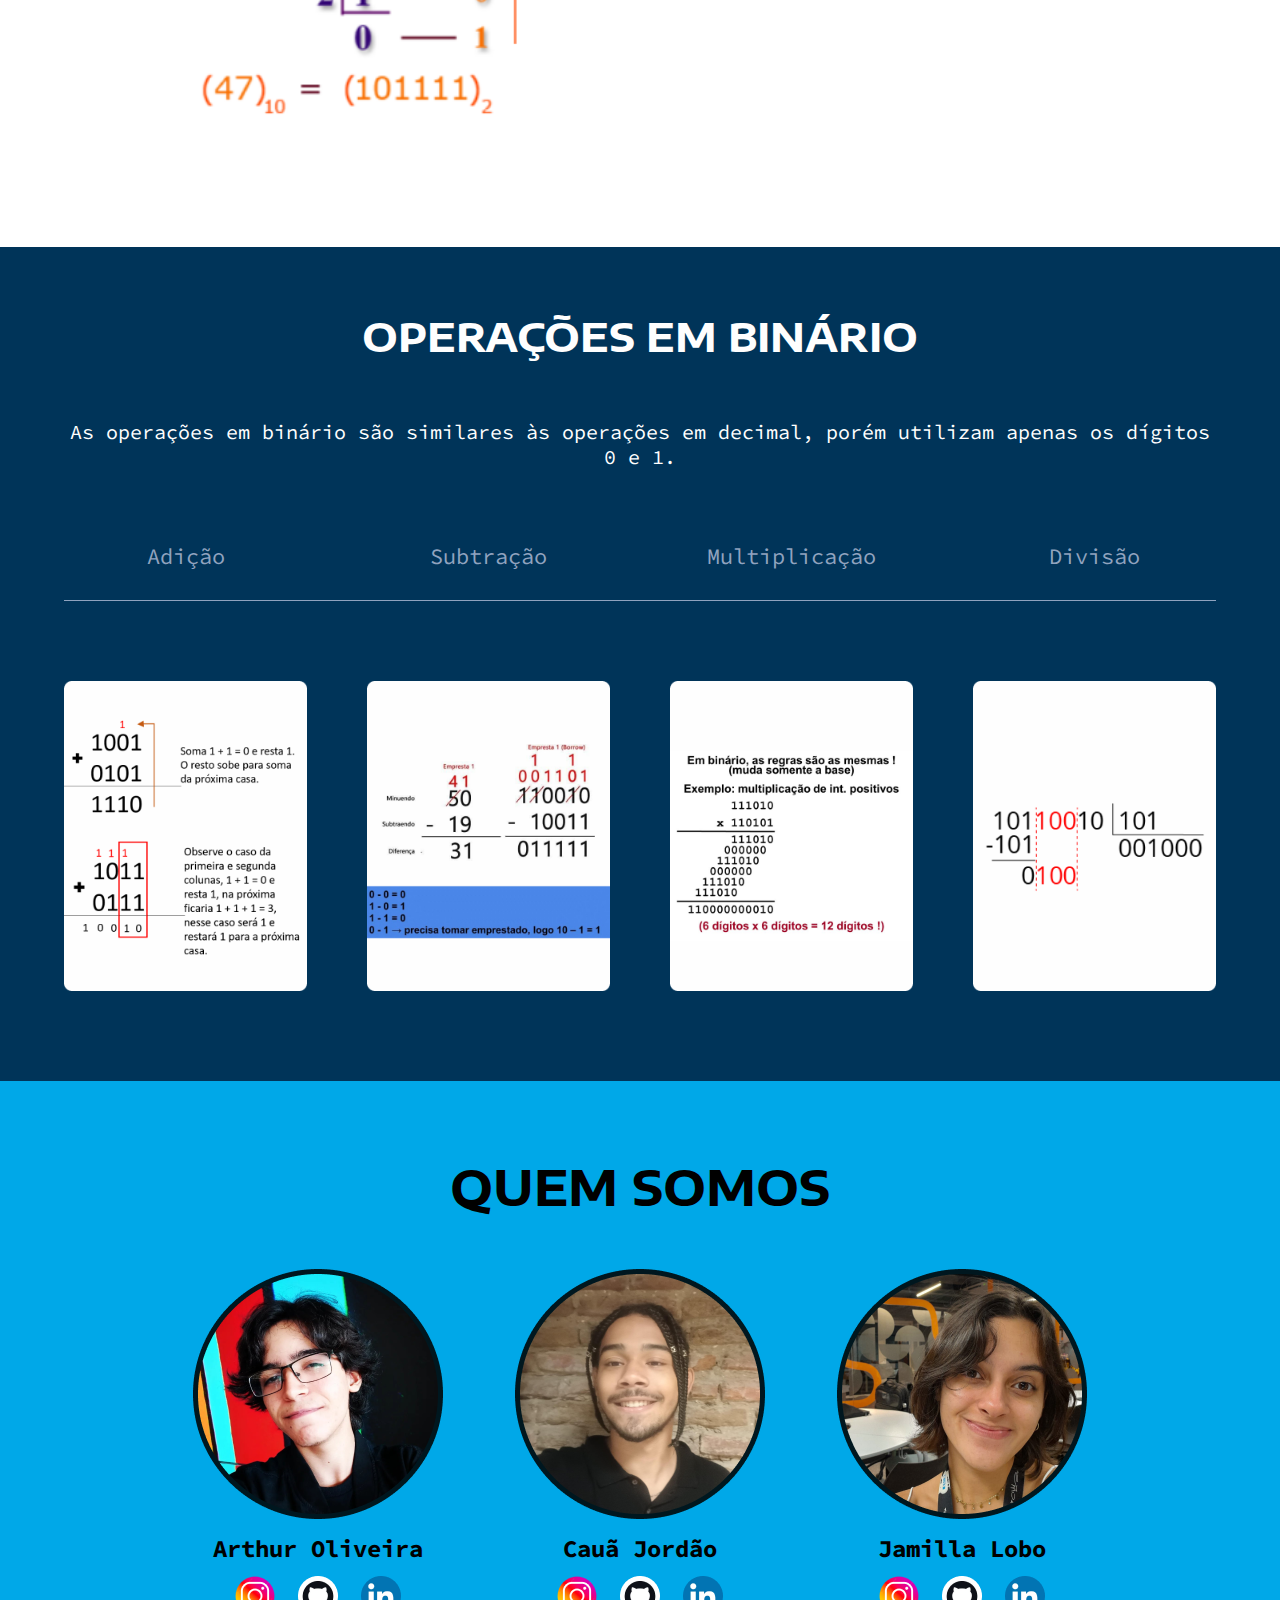
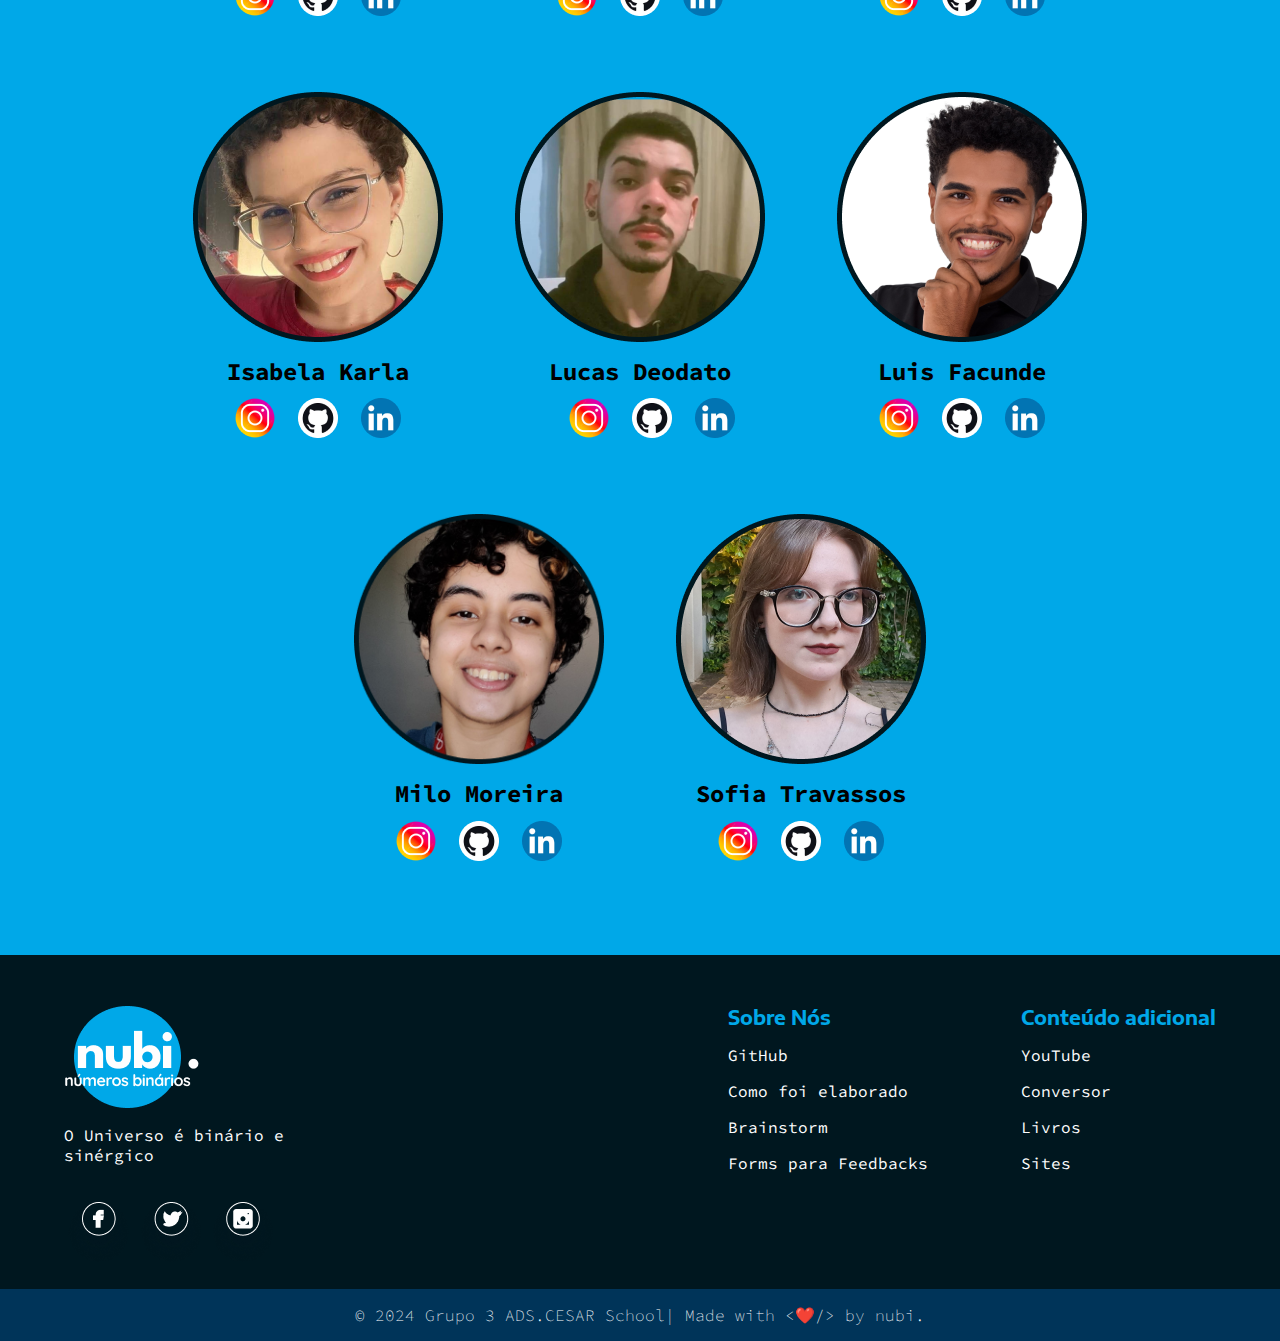
==== commit fd4f023f: "added index.js of calculator" ====
--- a/index.html
+++ b/index.html
@@ -4,28 +4,29 @@
 <head>
     <meta charset="UTF-8">
     <meta name="viewport" content="width=device-width, initial-scale=1.0">
-    <link rel="stylesheet" href="css/style.css">
+    <link rel="stylesheet" href="css/header.css">
+    <link rel="stylesheet" href="css/historia.css">
+    <link rel="stylesheet" href="css/conversao.css">
+    <link rel="stylesheet" href="css/operacoes.css">
+    <link rel="stylesheet" href="css/integrantes.css">
+    <link rel="stylesheet" href="css/footer.css">
     <title>Sistemas Binarios</title>
     <link rel="icon" type="image/png" sizes="16x16" href="assets/favicon-16x16.png">
 </head>
-
 <body class="container">
     <header>
         <div class="logo">
-            <img src="./assets/logo-nubi.png" alt="Logo do site" />
+            <img src="assets/logo-nubi.png" alt="Logo do site" />
         </div>
         <nav>
-            <a href="./calculator.html" id="header_calculadora">Calculadora</a>
-            <a href="#historia">História</a>
+            <a href="#historia">História</a>  
             <a href="#conversao">Conversão</a>
             <a href="#operacoes">Operações</a>
             <a href="#integrantes">Quem somos</a>
         </nav>
     </header>
     <main>
-
-        <section id="historia" class="historia">
-
+        <section id="historia">
             <h1 class="historia__title">Sistema Binário</h1>
             <div class="historia__informacao">
                 <p class="historia__p">Sistema usado para linguagem de máquina. Se faz necessário usar código binário,
@@ -43,9 +44,7 @@
                     o kilobyte (KB), megabyte (MB), gigabyte (GB) e terabyte (TB), cada uma sendo um múltiplo de bytes.
                 </p>
             </div>
-
             <div class="historia__trilha">
-
                 <div class="historia__marcos" id="marco1">
                     <h2 class="historia__titlemarcos">III A.C.</h2>
                     <p class="historia__pmarcos">Pingalo descreveu um sistema numérico binário, representando os
@@ -75,8 +74,7 @@
                 <img class="historia__trilha__tracejado" src="./assets/trilha_historia.png" alt="">
             </div>
         </section>
-
-        <section id="conversao" class="conversao">
+        <section id="conversao">
             <h1 class="conversao__title">Conversão</h1>
             <div class="conversao__informacao">
                 <div class="conversao__esquerda">
@@ -89,39 +87,33 @@
                     <br>
                     <br>
                     <br>
-                    <img src="assets/image_conversao1.png"
-                        alt="Descrição da conta feita para conversão de valores decimais para binários"
-                        class="conversao__imagem">
+                    <img src="assets/image_conversao1.png" alt="Descrição da conta feita para conversão de valores decimais para binários" class="conversao__imagem">
                     <img>
                 </div>
                 <div class="conversao__direita">
                     <h2 class="conversao__minititle">Binário para Decimal</h2>
                     <br>
                     <p class="conversao__p">Para transformar o número binário em decimal (ou seja da base 2
-                        para a base 10), você precisa multiplicar cada bit pela potência de sua posição e
-                        somar os resultados. Depois disso, basta fazer a soma dos fatores e confirmar o seu
-                        valor decimal.</p>
-                    <br>
-                    <br>
-                    <br>
-                    <img src="assets/image_conversao2.png"
-                        alt="Descrição da conta feita para conversão de valores decimais para binários"
-                        class="conversao__imagem">
+                    para a base 10), você precisa multiplicar cada bit pela potência de sua posição e
+                    somar os resultados. Depois disso, basta fazer a soma dos fatores e confirmar o seu
+                    valor decimal.</p>
+                    <br>
+                    <br>
+                    <br>
+                    <img src="assets/image_conversao2.png" alt="Descrição da conta feita para conversão de valores decimais para binários" class="conversao__imagem">
                     <img>
                 </div>
             </div>
         </section>
-
-        <section id="operacoes" class="operacoes">
+        <section id="operacoes">
             <h1 class="operacoes__title">OPERAÇÕES EM BINÁRIO</h1>
-            <p class="operacoes__texto">As operações em binário são similares às operações em decimal, porém utilizam
-                apenas os dígitos 0 e 1.</p>
-            <ul class="operacoes__lista">
-                <li>Adição</li>
-                <li>Subtração</li>
-                <li>Multiplicação</li>
-                <li>Divisão</li>
-            </ul>
+            <p class="operacoes__texto">As operações em binário são similares às operações em decimal, porém utilizam apenas os dígitos 0 e 1.</p>
+                <ul class="operacoes__lista">
+                    <li>Adição</li>
+                    <li>Subtração</li>
+                    <li>Multiplicação</li>
+                    <li>Divisão</li>
+                </ul>
             <hr class="operacoes__linha">
             <div class="operacoes__imagens">
                 <img src="assets/image_adicao.png" alt="Adição de Número Binários">
@@ -130,190 +122,146 @@
                 <img src="assets/image_divisao.png" alt="Divisão de Números Binários">
             </div>
         </section>
-
-        <section id="integrantes">
-            <h1 class="integrantes__titulo">Quem somos</h1>
+        <section id="integrantes">                  
+            <h1 class="integrantes__titulo">Quem somos</h1>            
             <ul id="integrantes__info">
                 <li>
                     <img class="integrantes__foto" src="assets/perfil_arthur.png" alt="">
                     <p class="integrantes__nome">Arthur Oliveira</p>
-
-                    <div class="integrantes__social">
-                        <a href="https://www.instagram.com/artrodoliv?igsh=amlrOWswN3B0YnN4" target="_blank"><img
-                                src="assets/logo_instagram.png" alt="instagram de Arthur"></a>
-                        <a href="https://github.com/wiithesecond" target="_blank"><img src="assets/logo_github.png"
-                                alt="GitHub de Arthur"></a>
-                        <a href="https://www.linkedin.com/in/arthur-oliveira-3b5812303/?utm_source=share&utm_campaign=share_via&utm_content=profile&utm_medium=android_app"
-                            target="_blank"><img src="assets/logo_linkedin.png" alt="LinkedIn de Arthur"></a>
-                    </div>
-                </li>
-
+                    <div class="integrantes__social">
+                        <a href="https://www.instagram.com/artrodoliv?igsh=amlrOWswN3B0YnN4" target="_blank"><img src="assets/logo_instagram.png" alt="instagram de Arthur"></a>
+                        <a href="https://github.com/wiithesecond" target="_blank"><img src="assets/logo_github.png" alt="GitHub de Arthur"></a>
+                        <a href="https://www.linkedin.com/in/arthur-oliveira-3b5812303/?utm_source=share&utm_campaign=share_via&utm_content=profile&utm_medium=android_app" target="_blank"><img src="assets/logo_linkedin.png" alt="LinkedIn de Arthur"></a>
+                    </div>
+                </li>
                 <li>
                     <img class="integrantes__foto" src="assets/perfil_caua.png" alt="">
-                    <p class="integrantes__nome">Cauã Jordão</p>
-
-                    <div class="integrantes__social">
-                        <img src="assets/logo_instagram.png" alt="instagram de Cauã">
-                        <img src="assets/logo_github.png" alt="GitHub de Cauã">
-                        <img src="assets/logo_linkedin.png" alt="LinkedIn de Cauã">
-                    </div>
-                </li>
-
+                    <p class="integrantes__nome">Cauã Jordão</p>   
+                    <div class="integrantes__social">
+                        <a href="https://www.instagram.com/cauaojordao/" target="_blank"><img src="assets/logo_instagram.png" alt="instagram de Cauã"></a>
+                        <a href="https://github.com/cauaojordao" target="_blank"><img src="assets/logo_github.png" alt="GitHub de Cauã"></a>
+                        <a href="https://www.linkedin.com/in/cauã-otaviano-076814303/" target="_blank"><img src="assets/logo_linkedin.png" alt="LinkedIn de Cauã"></a>
+                    </div>
+                </li>
                 <li>
                     <img class="integrantes__foto" src="assets/perfil_jamilla.png" alt="">
                     <p class="integrantes__nome">Jamilla Lobo</p>
-
-                    <div class="integrantes__social">
-                        <a href="https://www.instagram.com/jamilla.sl/" target="_blank"><img
-                                src="assets/logo_instagram.png" alt="instagram de Jamilla"></a>
-                        <a href="https://github.com/jamillalobo" target="_blank"><img src="assets/logo_github.png"
-                                alt="GitHub de Jamilla"></a>
-                        <a href="https://www.linkedin.com/in/jamilla-lobo/" target="_blank"><img
-                                src="assets/logo_linkedin.png" alt="LinkedIn de Jamilla"></a>
-                    </div>
-                </li>
-
+                    <div class="integrantes__social">
+                        <a href="https://www.instagram.com/jamilla.sl/" target="_blank"><img src="assets/logo_instagram.png" alt="instagram de Jamilla"></a>
+                        <a href="https://github.com/jamillalobo" target="_blank"><img src="assets/logo_github.png" alt="GitHub de Jamilla"></a>
+                        <a href="https://www.linkedin.com/in/jamilla-lobo/" target="_blank"><img src="assets/logo_linkedin.png" alt="LinkedIn de Jamilla"></a>
+                    </div>
+                </li>
                 <li>
                     <img class="integrantes__foto" src="assets/perfil_isabela.png" alt="">
                     <p class="integrantes__nome">Isabela Karla</p>
-
-                    <div class="integrantes__social">
-                        <a href="https://www.instagram.com/isabelakarla__/" target="_blank"><img
-                                src="assets/logo_instagram.png" alt="instagram de Isabela"></a>
-                        <a href="https://github.com/isabelakarla" target="_blank"><img src="assets/logo_github.png"
-                                alt="GitHub de Isabela"></a>
-                        <a href="https://www.linkedin.com/in/isabela-karla-674ab929b/" target="_blank"><img
-                                src="assets/logo_linkedin.png" alt="LinkedIn de Isabela"></a>
-                    </div>
-                </li>
-
+                    <div class="integrantes__social">
+                        <a href="https://www.instagram.com/isabelakarla__/" target="_blank"><img src="assets/logo_instagram.png" alt="instagram de Isabela"></a>
+                        <a href="https://github.com/isabelakarla" target="_blank"><img src="assets/logo_github.png" alt="GitHub de Isabela"></a>
+                        <a href="https://www.linkedin.com/in/isabela-karla-674ab929b/" target="_blank"><img src="assets/logo_linkedin.png" alt="LinkedIn de Isabela"></a>
+                    </div>
+                </li>
                 <li>
                     <img class="integrantes__foto" src="assets/perfil_lucas.png" alt="">
                     <p class="integrantes__nome">Lucas Deodato</p>
-
-                    <div class="integrantes__social">
-                        <a href="https://www.instagram.com/l_deodato01/" target="_blank"><img
-                                src="assets/logo_instagram.png" alt="instagram de Lucas"></a>
-                        <img src="assets/logo_github.png" alt="GitHub de Lucas">
-                        <img src="assets/logo_linkedin.png" alt="LinkedIn de Lucas">
-                    </div>
-                </li>
-
+                    <div class="integrantes__social">
+                        <a href="https://www.instagram.com/l_deodato01/" target="_blank"><a href="https://www.instagram.com/l_deodato01/" target="_blank"><img src="assets/logo_instagram.png" alt="instagram de Lucas"></a>
+                        <a href="https://github.com/Lucas-deodato" target="_blank"><img src="assets/logo_github.png" alt="GitHub de Lucas"></a>
+                        <a href="https://www.linkedin.com/in/lucas-d01/" target="_blank"><img src="assets/logo_linkedin.png" alt="LinkedIn de Lucas"></a>
+                    </div>
+                </li>
                 <li>
                     <img class="integrantes__foto" src="assets/perfil_luis.png" alt="">
                     <p class="integrantes__nome">Luis Facunde</p>
-
-                    <div class="integrantes__social">
-                        <a href="https://www.instagram.com/luis.facunde/" target="_blank"><img
-                                src="assets/logo_instagram.png" alt="instagram de Luis"></a>
-                        <a href="https://github.com/LuisFacunde" target="_blank"><img src="assets/logo_github.png"
-                                alt="GitHub de Luis"></a>
-                        <a href="https://www.linkedin.com/in/luis-facunde-18463127a/" target="_blank"><img
-                                src="assets/logo_linkedin.png" alt="LinkedIn de Luis"></a>
-                    </div>
-                </li>
-
+                    
+                    <div class="integrantes__social">
+                        <a href="https://www.instagram.com/luis.facunde/" target="_blank"><img src="assets/logo_instagram.png" alt="instagram de Luis"></a>
+                        <a href="https://github.com/LuisFacunde" target="_blank"><img src="assets/logo_github.png" alt="GitHub de Luis"></a>
+                        <a href="https://www.linkedin.com/in/luis-facunde-18463127a/" target="_blank"><img src="assets/logo_linkedin.png" alt="LinkedIn de Luis"></a>
+                    </div>
+                </li>
                 <li>
                     <img class="integrantes__foto" src="assets/perfil_milo.png" alt="">
                     <p class="integrantes__nome">Milo Moreira</p>
-
-                    <div class="integrantes__social">
-                        <a href="https://www.instagram.com/milomorec/" target="_blank"><img
-                                src="assets/logo_instagram.png" alt="instagram de Milo"></a>
-                        <a href="https://github.com/DuMilo" target="_blank"><img src="assets/logo_github.png"
-                                alt="GitHub de Milo"></a>
-                        <a href="https://www.linkedin.com/in/milo-moreira-a28794265/" target="_blank"><img
-                                src="assets/logo_linkedin.png" alt="LinkedIn de Milo"></a>
-                    </div>
-                </li>
-
+                    <div class="integrantes__social">
+                        <a href="https://www.instagram.com/milomorec/" target="_blank"><img src="assets/logo_instagram.png" alt="instagram de Milo"></a>
+                        <a href="https://github.com/DuMilo" target="_blank"><img src="assets/logo_github.png" alt="GitHub de Milo"></a>
+                        <a href="https://www.linkedin.com/in/milo-moreira-a28794265/" target="_blank"><img src="assets/logo_linkedin.png" alt="LinkedIn de Milo"></a>
+                    </div>
+                </li>
                 <li>
                     <img class="integrantes__foto" src="assets/perfil_sofia.png" alt="">
                     <p class="integrantes__nome">Sofia Travassos</p>
-
-                    <div class="integrantes__social">
-                        <a href="https://www.instagram.com/sollfiaa/" target="_blank"><img
-                                src="assets/logo_instagram.png" alt="instagram de Sofia"></a>
-                        <a href="https://github.com/Acel0risxs" target="_blank"><img src="assets/logo_github.png"
-                                alt="GitHub de Sofia"></a>
-                        <a href="https://www.linkedin.com/in/sofia-travassos-539065300/" target="_blank"><img
-                                src="assets/logo_linkedin.png" alt="LinkedIn de Sofia"></a>
+                    <div class="integrantes__social">
+                        <a href="https://www.instagram.com/sollfiaa/" target="_blank"><img src="assets/logo_instagram.png" alt="instagram de Sofia"></a>
+                        <a href="https://github.com/Acel0risxs" target="_blank"><img src="assets/logo_github.png" alt="GitHub de Sofia"></a>
+                        <a href="https://www.linkedin.com/in/sofia-travassos-539065300/" target="_blank"><img src="assets/logo_linkedin.png" alt="LinkedIn de Sofia"></a>
                     </div>
                 </li>
             </ul>
         </section>
     </main>
     <footer>
-        <div id="footer-content">
-            <div id="footer-contatos">
-                <h1><a href="/index.html"><img src="assets/logo-nubi.png" alt="nubi números binários"></a></h1>
+        <div id="footer__content">
+            <div id="footer__contatos">
+                <h1><img src="assets/logo-nubi.png" alt="Logo do site"></h1>
                 <p>O Universo é binário e sinérgico</p>
-
-                <div id="footer-social">
-                    <a href="#" class="footer-link" id="facebook">
+                <div id="footer__social">
+                    <a href="#" class="footer__link" id="facebook">
                         <img src="assets/footer_facebook.png" alt="facebook do nubi">
                     </a>
-                    <a href="#" class="footer-link" id="twitter">
+                    <a href="#" class="footer__link" id="twitter">
                         <img src="assets/footer_twitter.png" alt="twitter/X do nubi">
                     </a>
-                    <a href="#" class="footer-link" id="instagram">
+                    <a href="#" class="footer__link" id="instagram">
                         <img src="assets/footer_instagram.png" alt="instagram do nubi">
                     </a>
                 </div>
-            </div>
-
+            </div>            
             <span></span>
-
-            <ul class="footer-list">
+            <ul class="footer__list">
                 <li>
                     <h3>Sobre Nós</h3>
                 </li>
                 <li>
-                    <a href="https://github.com/jamillalobo/projeto-ic" class="footer-link" target="_blank">GitHub</a>
-                </li>
-                <li>
-                    <a href="#" class="footer-link">Como foi elaborado
-                    </a>
-                </li>
-                <li>
-                    <a href="#" class="footer-link">Brainstorm</a>
-                </li>
-                <li>
-                    <a href="https://docs.google.com/forms/d/e/1FAIpQLSeZ5MZOwY2UoLQGHJKJn_Mw5wO6dQ-O_IccwZgSOZTShr2K-g/viewform"
-                        class="footer-link" target="_blank">Feedback</a>
+                    <a href="https://github.com/jamillalobo/projeto-ic" class="footer__link" target="_blank">GitHub</a>
+                </li>
+                <li>
+                    <a href="https://knotty-mochi-2f6.notion.site/Projeto-1-IC-Grupo-3-5447685264b0498d9df797a50c22e4f6" class="footer__link" target="_blank">Como foi elaborado
+                    </a>
+                </li>
+                <li>
+                    <a href="https://www.figma.com/proto/BZCnflZPLWLGaKdc14oAdD/Projeto-1---IC?type=design&node-id=1-3&t=QEvBGfwfxw8rhA5a-1&scaling=contain&page-id=0%3A1" class="footer__link" target="_blank">Brainstorm</a>
+                </li>
+                <li>
+                    <a href="https://forms.gle/4kMd9o6f84PXaJEL9"
+                        class="footer__link" target="_blank">Forms para Feedbacks</a>
                 </li>
             </ul>
-
-            <ul class="footer-list">
+            <ul class="footer__list">
                 <li>
                     <h3>Conteúdo adicional</h3>
                 </li>
                 <li>
-                    <a href="#" class="footer-link">YouTube</a>
-                </li>
-                <li>
-                    <a href="#" class="footer-link">Conversor</a>
-                </li>
-                <li>
-                    <a href="#" class="footer-link">Livros</a>
-                </li>
-                <li>
-                    <a href="#" class="footer-link">Sites</a>
+                    <a href="https://youtube.com/playlist?list=PLczIqJ7aZzXrAErW0G28MyqzdXZVECNga&si=l2ejDxrM_VuQHXF1" class="footer__link" target="_blank">YouTube</a>
+                </li>
+                <li>
+                    <a href="https://www.calculadora-online.xyz/converter-binario-hexadecimal" class="footer__link" target="_blank">Conversor</a>
+                </li>
+                <li>
+                    <a href="https://drive.google.com/file/d/1syMjfyqlzzqoB8tJ14OuaI6ubo1OP1df/view?usp=sharing" class="footer__link" target="_blank">Livros</a>
+                </li>
+                <li>
+                    <a href="https://blog.xpeducacao.com.br/codigo-binario/" class="footer__link" target="_blank">Sites</a>
                 </li>
             </ul>
         </div>
-
-        <div id="footer-direitos">
-            <p>&#169 2024 Grupo 3 ADS. <a href="https://cesar.school/" id="footer-linkC" target="_blank">CESAR
-                    School</a>|Made
-                with nubi
-                <❤️ />
-            </p>
-        </div>
-        <div id="footer-elaboracao">
-            Made with nubi.
+        <div id="footer__direitos">
+            &#169
+            2024 Grupo 3 ADS. <a href="https://cesar.school/" id="footer__linkC" target="_blank">CESAR School </a> | Made with <❤️/> by nubi.
         </div>
     </footer>
+    <script src="index.js"></script>
 </body>
 
 </html>--- a/css/header.css
+++ b/css/header.css
@@ -0,0 +1,62 @@
+@import url('https://fonts.googleapis.com/css2?family=Encode+Sans+Expanded:wght@100;200;300;400;500;600;700;800;900&display=swap');
+@import url('https://fonts.googleapis.com/css2?family=Encode+Sans+Expanded:wght@100;200;300;400;500;600;700;800;900&family=Source+Code+Pro:ital,wght@0,200..900;1,200..900&display=swap');
+
+:root {
+    --dark-blue: #00171F;
+    --middle-blue: #003459;
+    --light-blue: #00A8E8;
+    --white: #FEFEFE;
+
+    --font-title: 'Encode Sans Expanded', sans-serif;
+    --font-subtitle: 'Source Code Pro', monospace;
+}
+
+* {
+    margin: 0;
+    padding: 0;
+}
+
+.container {
+    box-sizing: border-box;
+    height: auto;
+}
+
+main {
+    width: 100%;
+}
+
+header {
+    background-color: var(--dark-blue);
+    height: 120px;
+    width: auto;
+    display: flex;
+    justify-content: space-between;
+    align-items: center;
+    padding: 0 5%;
+}
+
+.logo img {
+    width: 80%;
+
+}
+
+nav{
+    display: flex;
+    gap: 30px;
+}
+
+nav a {
+    color: var(--white);
+    font-family: var(--font-title);
+    font-weight: bold;
+    text-decoration: none;
+    padding: 3px 12px;
+    text-align: center;
+    border: 3px solid transparent; 
+    border-radius: 40px;
+}
+
+nav a:hover {
+    color: var(--white);
+    border-color: var(--light-blue);
+}--- a/css/historia.css
+++ b/css/historia.css
@@ -0,0 +1,121 @@
+@import url('https://fonts.googleapis.com/css2?family=Encode+Sans+Expanded:wght@100;200;300;400;500;600;700;800;900&display=swap');
+@import url('https://fonts.googleapis.com/css2?family=Encode+Sans+Expanded:wght@100;200;300;400;500;600;700;800;900&family=Source+Code+Pro:ital,wght@0,200..900;1,200..900&display=swap');
+
+:root {
+    --dark-blue: #00171F;
+    --middle-blue: #003459;
+    --light-blue: #00A8E8;
+    --white: #FEFEFE;
+
+    --font-title: 'Encode Sans Expanded', sans-serif;
+    --font-subtitle: 'Source Code Pro', monospace;
+}
+
+* {
+    margin: 0;
+    padding: 0;
+}
+
+.container {
+    box-sizing: border-box;
+    height: auto;
+}
+
+main {
+    width: 100%;
+}
+
+#historia {
+    padding: 5% 5% 7%;
+    border-radius: 5% 5% / 0 0 10% 10%;
+    background-color: var(--light-blue);
+}
+
+.historia__informacao {
+    display: flex;
+    justify-content: space-between;
+    gap: 5vw;
+    margin: 5vh 0 7vh;
+}
+
+.historia__title {
+    font-family: var(--font-title);
+    font-size: 46px;
+    font-weight: 900;
+    text-transform: uppercase;
+    color: var(--middle-blue);
+}
+
+.historia__p {
+    width: 50%;
+    line-height: 25.6px;
+    letter-spacing: -0.02em;
+    color: #000000;
+    height: auto;
+    text-align: justify;
+    font-family: var(--font-subtitle);
+    font-size: 16px;
+    font-weight: bold;
+    max-width: 70vw;
+    opacity: 60%;   
+}
+
+.historia__trilha {
+    display: flex;
+    justify-content: space-around;
+    height: 30vh;
+    align-items: center;
+}
+
+
+.historia__trilha__tracejado{
+    position: absolute;
+    left: 50%;
+    transform: translateX(-50%);
+    width: 60vw;
+}
+
+.historia__marcos {
+    display: flex;
+    align-items: center;
+    justify-content: center;
+    flex-direction: column;
+    text-align: center;
+    background-color: var(--middle-blue);
+    color: var(--white);
+    border-radius: 100%;
+    height: 165px;
+    aspect-ratio: 1;
+    z-index: 1;
+    transition: ease-in 0.2s;
+}
+
+.historia__marcos:hover{
+    cursor: pointer;
+    transform: scale(1.4);
+}
+
+.historia__titlemarcos {
+    font-family: var(--font-title);
+    font-size: 20px;
+    font-weight: 500;
+}
+
+.historia__pmarcos {
+    font-family: var(--font-subtitle);
+    font-size: 9px;
+    line-height: 13.5px;
+    letter-spacing: -0.02em;
+    text-align: center;
+    max-width: 140px;
+}
+
+.historia__trilha #marco1 {
+    position: relative;
+    top: 50px;
+}
+.historia__trilha #marco2 {
+    position: relative;
+    top: -50px;
+}
+
--- a/css/conversao.css
+++ b/css/conversao.css
@@ -0,0 +1,109 @@
+@import url('https://fonts.googleapis.com/css2?family=Encode+Sans+Expanded:wght@100;200;300;400;500;600;700;800;900&display=swap');
+@import url('https://fonts.googleapis.com/css2?family=Encode+Sans+Expanded:wght@100;200;300;400;500;600;700;800;900&family=Source+Code+Pro:ital,wght@0,200..900;1,200..900&display=swap');
+
+:root {
+    --dark-blue: #00171F;
+    --middle-blue: #003459;
+    --light-blue: #00A8E8;
+    --white: #FEFEFE;
+
+    --font-title: 'Encode Sans Expanded', sans-serif;
+    --font-subtitle: 'Source Code Pro', monospace;
+}
+
+* {
+    margin: 0;
+    padding: 0;
+}
+
+.container {
+    box-sizing: border-box;
+    height: auto;
+}
+
+main {
+    width: 100%;
+}
+
+#conversao {
+    padding: 5% 5%;
+    background-color: white;
+}
+
+.conversao__informacao {
+    display: flex;
+    justify-content: space-between;
+    gap: 5vw;
+    margin: 5vh 0;
+}
+
+.conversao__title {
+        
+    text-align: center;
+    font-family: var(--font-title);
+    font-size: 40px;
+    font-weight: 60px;
+    text-transform: uppercase;
+    color: var(--middle-blue);
+    font-weight: 700;
+}
+
+.conversao__minititle {
+    font-family: var(--font-title);
+    color: var(--middle-blue);
+    text-align: center;
+    font-weight: 600;
+}
+
+.conversao__p {
+    line-height: 24px;
+    letter-spacing: -0.02em;
+    color: var(--dark-blue);
+    height: auto;
+    text-align: justify;
+    font-family: var(--font-subtitle);
+    font-size: 18px;
+    font-weight: bold;
+    max-width: 70vw;
+    opacity: 100%;   
+    font-weight: 400;
+}
+
+.conversao__imagem {
+    display: block;
+    margin-left: auto;
+    margin-right: auto;
+    width: 70%;
+
+}
+
+@media (max-width: 750px) {
+    .conversao__informacao {
+        display: block;
+    }
+
+    .conversao__esquerda {
+        display: flex;
+        flex-direction: column;
+        align-items: center;
+        margin-bottom: 50px;
+    }
+
+    .conversao__direita {
+        display: flex;
+        flex-direction: column;
+        align-items: center;
+    }
+
+    .conversao__title {
+        font-size: 30px;
+    }
+
+    .conversao__p {
+        font-size: 16px;
+    }
+
+    .conversao__imagem {
+        width: 90%;
+    }	
+}--- a/css/operacoes.css
+++ b/css/operacoes.css
@@ -0,0 +1,85 @@
+@import url('https://fonts.googleapis.com/css2?family=Encode+Sans+Expanded:wght@100;200;300;400;500;600;700;800;900&display=swap');
+@import url('https://fonts.googleapis.com/css2?family=Encode+Sans+Expanded:wght@100;200;300;400;500;600;700;800;900&family=Source+Code+Pro:ital,wght@0,200..900;1,200..900&display=swap');
+
+:root {
+    --dark-blue: #00171F;
+    --middle-blue: #003459;
+    --light-blue: #00A8E8;
+    --white: #FEFEFE;
+    --off-blue: #90A3BF;
+
+    --font-title: 'Encode Sans Expanded', sans-serif;
+    --font-subtitle: 'Source Code Pro', monospace;
+}
+
+* {
+    margin: 0;
+    padding: 0;
+}
+
+.container {
+    box-sizing: border-box;
+    height: auto;
+}
+
+main {
+    width: 100%;
+}
+
+#operacoes{
+    padding: 5% 5% 7%;
+    background-color: var(--middle-blue);
+}
+
+.operacoes__title{
+    font-family: var(--font-title);
+    color: var(--white);
+    text-align: center;
+    font-size: 40px;
+}
+
+.operacoes__texto{
+    font-family: var(--font-subtitle);
+    color:var(--white);
+    text-align: center;
+    padding: 5% 0;
+    font-size: 20px;
+}
+
+.operacoes__lista{
+    list-style: none;
+    display: flex; 
+    justify-content: space-between; 
+    border-top: 15px solid transparent;
+    font-family: var(--font-subtitle);
+    color: var(--off-blue);
+    border-bottom: 30px solid transparent;
+    font-size: 22px;
+}
+
+.operacoes__lista li {
+    width: calc(22% - 10px); 
+    text-align: center;
+}
+
+.operacoes__lista li:hover {
+    cursor: pointer;
+    color: var(--white);
+  }
+
+.operacoes__linha {
+    border: none; 
+    height: 1px; 
+    width: 100%;
+    background-color: #90A3BF; 
+  }
+
+.operacoes__imagens {
+    border-top: 80px solid transparent;
+    display: flex; 
+    justify-content: space-between;
+  }
+  
+.operacoes__imagens img {
+    width: calc(22% - 10px);
+}--- a/css/integrantes.css
+++ b/css/integrantes.css
@@ -0,0 +1,84 @@
+@import url('https://fonts.googleapis.com/css2?family=Encode+Sans+Expanded:wght@100;200;300;400;500;600;700;800;900&display=swap');
+@import url('https://fonts.googleapis.com/css2?family=Encode+Sans+Expanded:wght@100;200;300;400;500;600;700;800;900&family=Source+Code+Pro:ital,wght@0,200..900;1,200..900&display=swap');
+
+:root {
+    --dark-blue: #00171F;
+    --middle-blue: #003459;
+    --light-blue: #00A8E8;
+    --white: #FEFEFE;
+
+    --font-title: 'Encode Sans Expanded', sans-serif;
+    --font-subtitle: 'Source Code Pro', monospace;
+}
+
+* {
+    margin: 0;
+    padding: 0;
+}
+
+.container {
+    box-sizing: border-box;
+    height: auto;
+}
+
+main {
+    width: 100%;
+}
+
+section#integrantes {
+    height: auto;
+    padding: 2% 5% 7%;
+    background-color: var(--light-blue);
+    border: 0.5px solid var(--light-blue);
+}
+
+h1.integrantes__titulo {
+    margin-top: 50px;
+    font-size: 48px;
+    text-transform: uppercase;
+    text-align: center;
+    font-family: var(--font-title);
+}
+
+ul#integrantes__info {
+    display: flex;
+    flex-wrap: wrap;
+    gap: 72px;
+    margin: auto;
+    margin-top: 52px;
+    list-style: none;
+    justify-content: center;
+}
+
+ul#integrantes__info li {
+    flex: 0 0 calc(20% - 20px);
+    text-align: center; 
+}
+
+img.integrantes__foto {
+    width: 250px;
+    height: 250px;
+}
+
+p.integrantes__nome {
+    margin-top: 7px;
+    margin-bottom: 7px;
+    text-align: center;
+    color: var(--preto);
+    font-size: 24px;
+    font-weight: bold;
+    line-height: 38.4px;
+    font-family: var(--font-subtitle);
+}
+
+div.integrantes__social {
+    display: flex;
+    gap: 23px;
+    justify-content: center;
+}
+
+#integrantes__info .integrantes__social :hover{
+    cursor: pointer;
+    transform: scale(1.2);
+    transition: all 0.4s;
+}--- a/css/footer.css
+++ b/css/footer.css
@@ -0,0 +1,119 @@
+@import url('https://fonts.googleapis.com/css2?family=Encode+Sans+Expanded:wght@100;200;300;400;500;600;700;800;900&display=swap');
+@import url('https://fonts.googleapis.com/css2?family=Encode+Sans+Expanded:wght@100;200;300;400;500;600;700;800;900&family=Source+Code+Pro:ital,wght@0,200..900;1,200..900&display=swap');
+
+:root {
+    --dark-blue: #00171F;
+    --middle-blue: #003459;
+    --light-blue: #00A8E8;
+    --white: #FEFEFE;
+
+    --font-title: 'Encode Sans Expanded', sans-serif;
+    --font-subtitle: 'Source Code Pro', monospace;
+}
+
+* {
+    margin: 0;
+    padding: 0;
+}
+
+.container {
+    box-sizing: border-box;
+    height: auto;
+}
+
+main {
+    width: 100%;
+}
+
+.footer__link {
+    text-decoration: none;
+}
+
+#footer__content {
+    padding: 4% 5%;
+    background-color: var(--dark-blue);
+    display: grid;
+    grid-template-columns: repeat(4, 1fr);
+    justify-content: space-between;
+    font-family: var(--font-subtitle);
+    color: var(--white);
+}
+
+#footer__contatos {
+    display: flex;
+    flex-direction: column;
+    gap: 0.5rem;
+}
+
+#footer__contatos h1 {
+    margin-bottom: 0, 75rem;
+}
+
+#footer__social {
+    display: flex;
+    gap: 2rem;
+    margin-top: 1.5rem;
+}
+
+#footer__social .footer__link {
+    height: 2.5rem;
+    width: 2.5rem;
+    color: var(--white);
+    transition: all 0.5s;
+}
+
+#footer__social .footer__link :hover{
+    opacity: 0.6;
+}
+
+#footer__social .footer__link img{
+    font-size: 1,25 rem;
+}
+
+.footer__list{
+    display: flex;
+    flex-direction: column;
+    align-items: last baseline;
+    gap: 1rem;
+    list-style: none;
+}
+
+.footer__list .footer__link{
+    color: var(--white);
+}
+
+.footer__list h3{
+    color: var(--light-blue);
+    font-family: var(--font-title);
+}
+
+#footer__direitos{
+    display: flex;
+    justify-content: center;
+    background-color: var(--middle-blue);
+    font-size: 0.9;
+    padding: 1rem;
+    font-weight: 100;
+    color: var(--white);
+    font-family: var(--font-subtitle);
+}
+
+#footer__linkC{
+    text-decoration: none;
+    color: var(--white);
+    font-family: var(--font-subtitle);
+}
+
+@media screen and (max-width: 768px){
+    #footer__content{
+        grid-template-columns: repeat(2, 1fr);
+        gap: 2rem;
+    }
+}
+
+@media screen and (max-width: 426px){
+    #footer__content{
+        grid-template-columns: repeat(1, 1fr);
+        padding: 3rem 2rem;
+    }
+}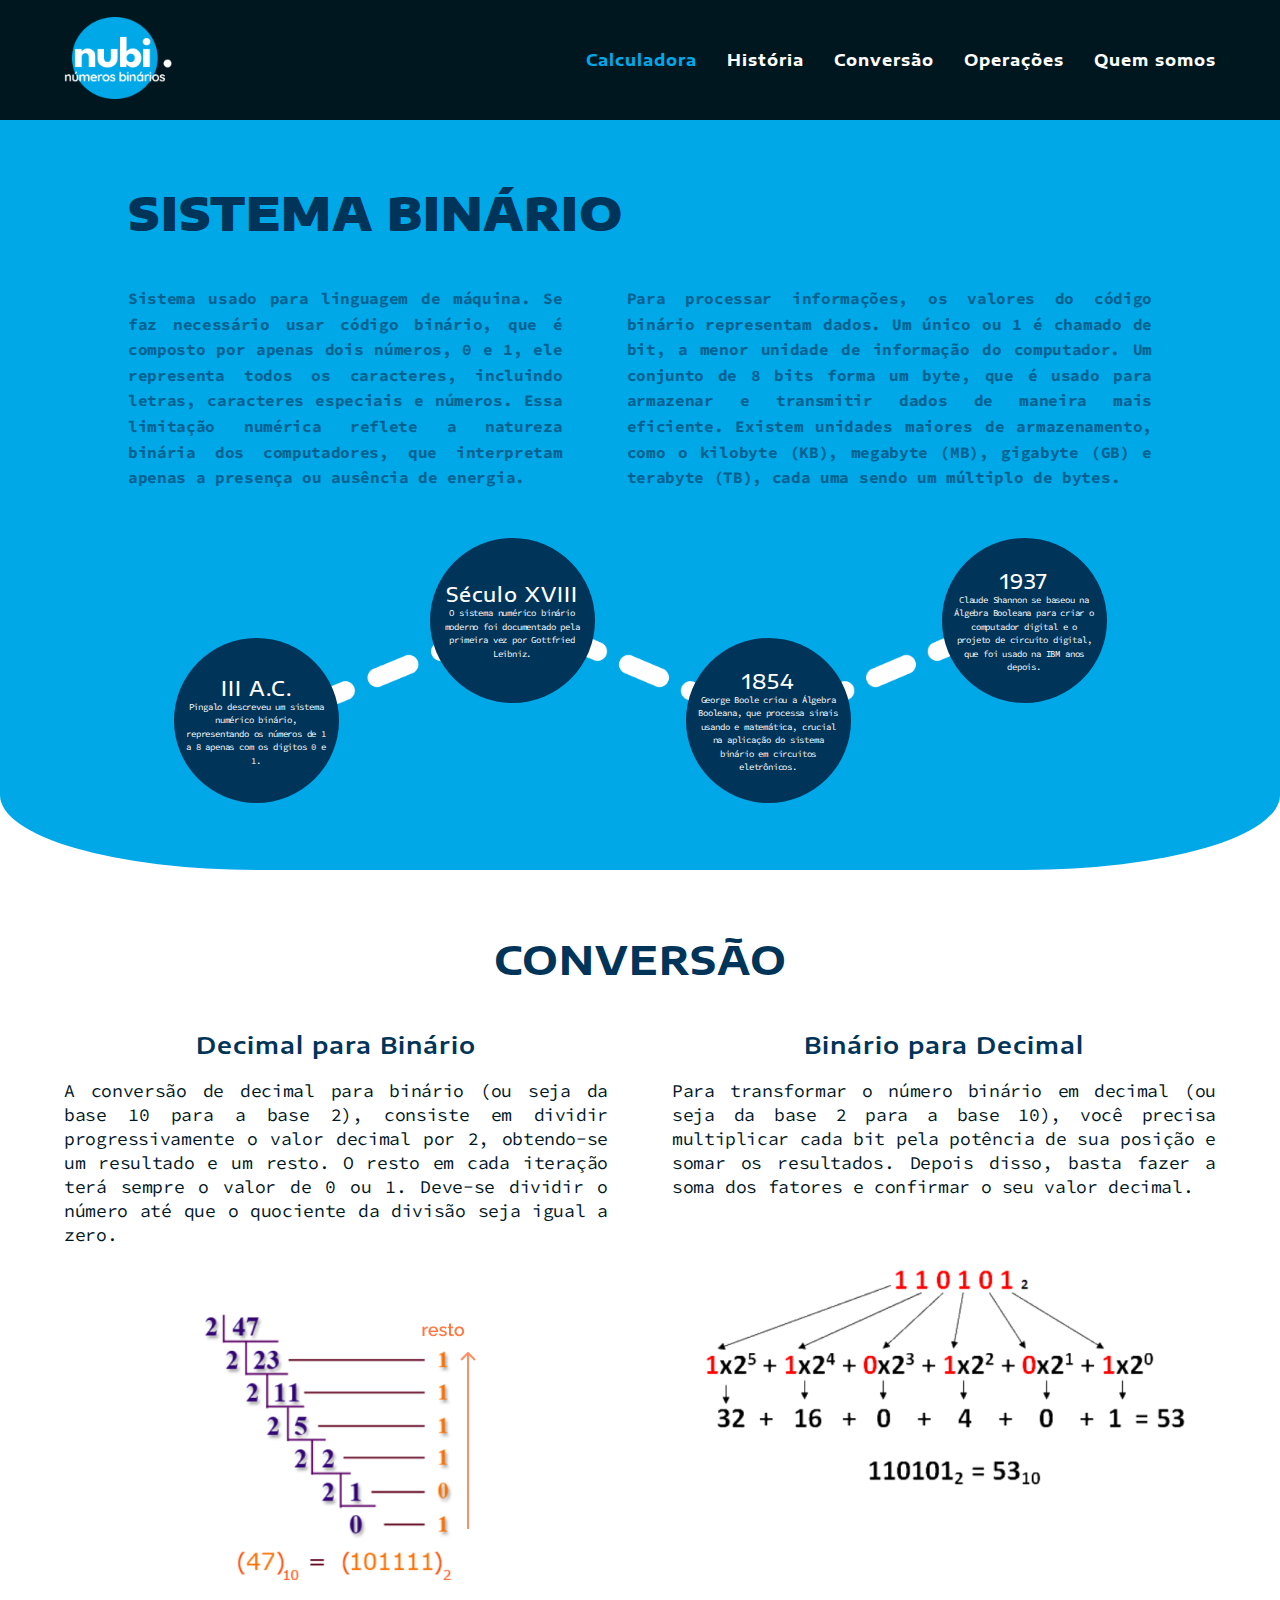
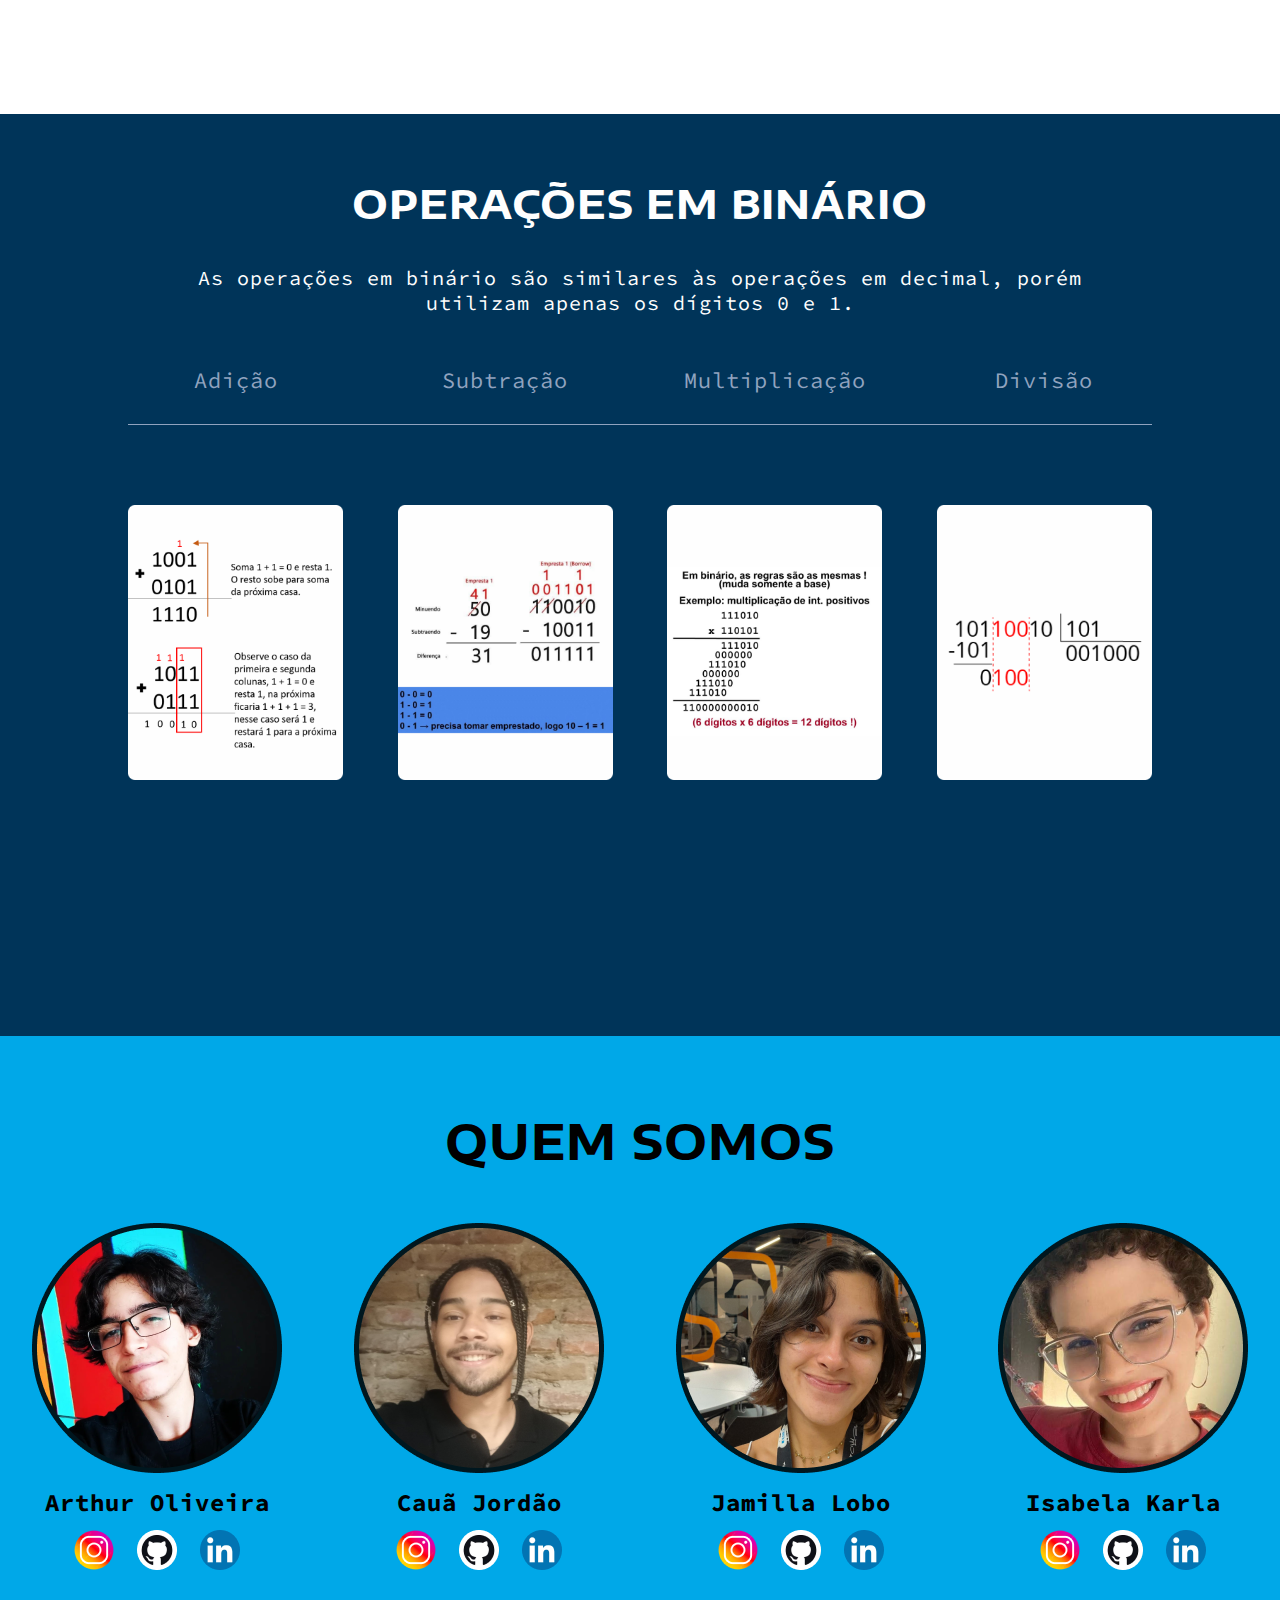
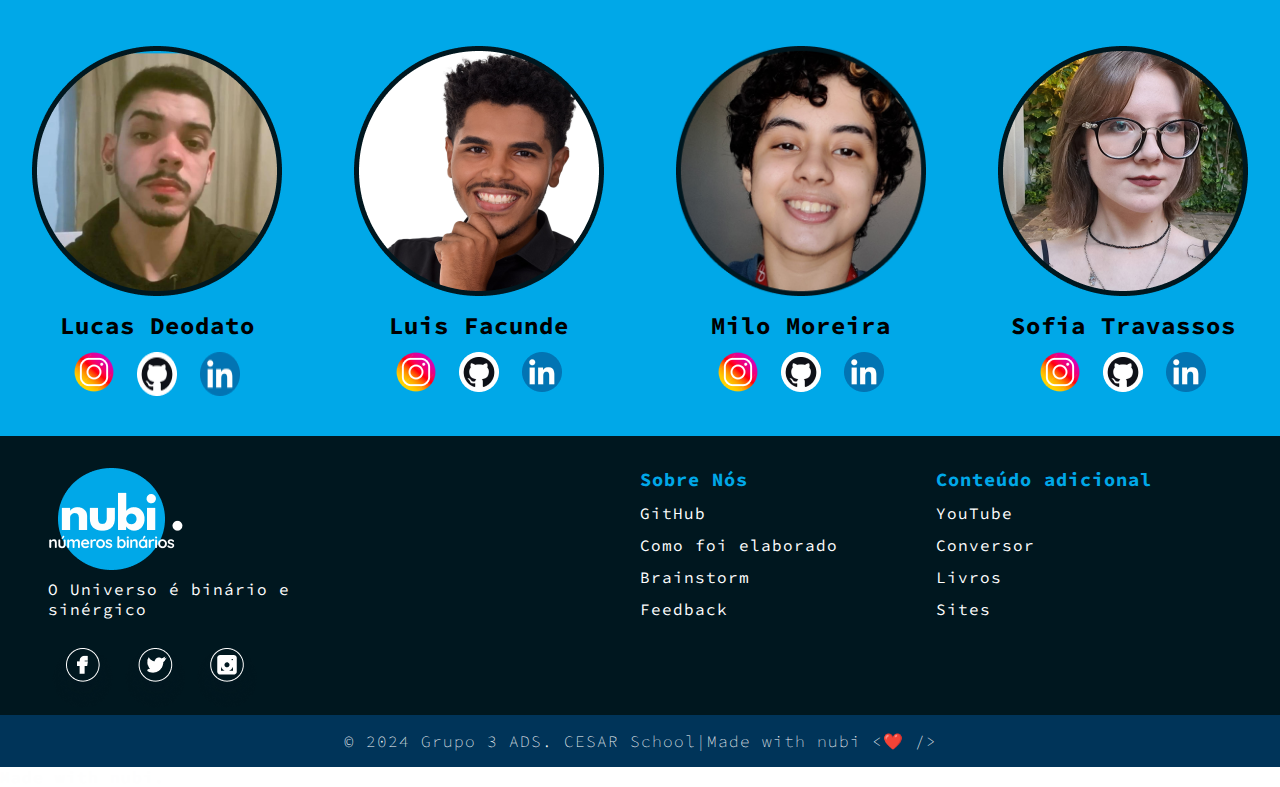
==== commit 7a469ce0: "adicição paragráfo no footer" ====
--- a/index.html
+++ b/index.html
@@ -4,29 +4,28 @@
 <head>
     <meta charset="UTF-8">
     <meta name="viewport" content="width=device-width, initial-scale=1.0">
-    <link rel="stylesheet" href="css/header.css">
-    <link rel="stylesheet" href="css/historia.css">
-    <link rel="stylesheet" href="css/conversao.css">
-    <link rel="stylesheet" href="css/operacoes.css">
-    <link rel="stylesheet" href="css/integrantes.css">
-    <link rel="stylesheet" href="css/footer.css">
+    <link rel="stylesheet" href="css/style.css">
     <title>Sistemas Binarios</title>
     <link rel="icon" type="image/png" sizes="16x16" href="assets/favicon-16x16.png">
 </head>
+
 <body class="container">
     <header>
         <div class="logo">
-            <img src="assets/logo-nubi.png" alt="Logo do site" />
+            <img src="./assets/logo-nubi.png" alt="Logo do site" />
         </div>
         <nav>
-            <a href="#historia">História</a>  
+            <a href="./calculator.html" id="header_calculadora">Calculadora</a>
+            <a href="#historia">História</a>
             <a href="#conversao">Conversão</a>
             <a href="#operacoes">Operações</a>
             <a href="#integrantes">Quem somos</a>
         </nav>
     </header>
     <main>
-        <section id="historia">
+
+        <section id="historia" class="historia">
+
             <h1 class="historia__title">Sistema Binário</h1>
             <div class="historia__informacao">
                 <p class="historia__p">Sistema usado para linguagem de máquina. Se faz necessário usar código binário,
@@ -44,7 +43,9 @@
                     o kilobyte (KB), megabyte (MB), gigabyte (GB) e terabyte (TB), cada uma sendo um múltiplo de bytes.
                 </p>
             </div>
+
             <div class="historia__trilha">
+
                 <div class="historia__marcos" id="marco1">
                     <h2 class="historia__titlemarcos">III A.C.</h2>
                     <p class="historia__pmarcos">Pingalo descreveu um sistema numérico binário, representando os
@@ -74,7 +75,8 @@
                 <img class="historia__trilha__tracejado" src="./assets/trilha_historia.png" alt="">
             </div>
         </section>
-        <section id="conversao">
+
+        <section id="conversao" class="conversao">
             <h1 class="conversao__title">Conversão</h1>
             <div class="conversao__informacao">
                 <div class="conversao__esquerda">
@@ -87,33 +89,39 @@
                     <br>
                     <br>
                     <br>
-                    <img src="assets/image_conversao1.png" alt="Descrição da conta feita para conversão de valores decimais para binários" class="conversao__imagem">
+                    <img src="assets/image_conversao1.png"
+                        alt="Descrição da conta feita para conversão de valores decimais para binários"
+                        class="conversao__imagem">
                     <img>
                 </div>
                 <div class="conversao__direita">
                     <h2 class="conversao__minititle">Binário para Decimal</h2>
                     <br>
                     <p class="conversao__p">Para transformar o número binário em decimal (ou seja da base 2
-                    para a base 10), você precisa multiplicar cada bit pela potência de sua posição e
-                    somar os resultados. Depois disso, basta fazer a soma dos fatores e confirmar o seu
-                    valor decimal.</p>
-                    <br>
-                    <br>
-                    <br>
-                    <img src="assets/image_conversao2.png" alt="Descrição da conta feita para conversão de valores decimais para binários" class="conversao__imagem">
+                        para a base 10), você precisa multiplicar cada bit pela potência de sua posição e
+                        somar os resultados. Depois disso, basta fazer a soma dos fatores e confirmar o seu
+                        valor decimal.</p>
+                    <br>
+                    <br>
+                    <br>
+                    <img src="assets/image_conversao2.png"
+                        alt="Descrição da conta feita para conversão de valores decimais para binários"
+                        class="conversao__imagem">
                     <img>
                 </div>
             </div>
         </section>
-        <section id="operacoes">
+
+        <section id="operacoes" class="operacoes">
             <h1 class="operacoes__title">OPERAÇÕES EM BINÁRIO</h1>
-            <p class="operacoes__texto">As operações em binário são similares às operações em decimal, porém utilizam apenas os dígitos 0 e 1.</p>
-                <ul class="operacoes__lista">
-                    <li>Adição</li>
-                    <li>Subtração</li>
-                    <li>Multiplicação</li>
-                    <li>Divisão</li>
-                </ul>
+            <p class="operacoes__texto">As operações em binário são similares às operações em decimal, porém utilizam
+                apenas os dígitos 0 e 1.</p>
+            <ul class="operacoes__lista">
+                <li>Adição</li>
+                <li>Subtração</li>
+                <li>Multiplicação</li>
+                <li>Divisão</li>
+            </ul>
             <hr class="operacoes__linha">
             <div class="operacoes__imagens">
                 <img src="assets/image_adicao.png" alt="Adição de Número Binários">
@@ -122,146 +130,189 @@
                 <img src="assets/image_divisao.png" alt="Divisão de Números Binários">
             </div>
         </section>
-        <section id="integrantes">                  
-            <h1 class="integrantes__titulo">Quem somos</h1>            
+
+        <section id="integrantes">
+            <h1 class="integrantes__titulo">Quem somos</h1>
             <ul id="integrantes__info">
                 <li>
                     <img class="integrantes__foto" src="assets/perfil_arthur.png" alt="">
                     <p class="integrantes__nome">Arthur Oliveira</p>
-                    <div class="integrantes__social">
-                        <a href="https://www.instagram.com/artrodoliv?igsh=amlrOWswN3B0YnN4" target="_blank"><img src="assets/logo_instagram.png" alt="instagram de Arthur"></a>
-                        <a href="https://github.com/wiithesecond" target="_blank"><img src="assets/logo_github.png" alt="GitHub de Arthur"></a>
-                        <a href="https://www.linkedin.com/in/arthur-oliveira-3b5812303/?utm_source=share&utm_campaign=share_via&utm_content=profile&utm_medium=android_app" target="_blank"><img src="assets/logo_linkedin.png" alt="LinkedIn de Arthur"></a>
-                    </div>
-                </li>
+
+                    <div class="integrantes__social">
+                        <a href="https://www.instagram.com/artrodoliv?igsh=amlrOWswN3B0YnN4" target="_blank"><img
+                                src="assets/logo_instagram.png" alt="instagram de Arthur"></a>
+                        <a href="https://github.com/wiithesecond" target="_blank"><img src="assets/logo_github.png"
+                                alt="GitHub de Arthur"></a>
+                        <a href="https://www.linkedin.com/in/arthur-oliveira-3b5812303/?utm_source=share&utm_campaign=share_via&utm_content=profile&utm_medium=android_app"
+                            target="_blank"><img src="assets/logo_linkedin.png" alt="LinkedIn de Arthur"></a>
+                    </div>
+                </li>
+
                 <li>
                     <img class="integrantes__foto" src="assets/perfil_caua.png" alt="">
-                    <p class="integrantes__nome">Cauã Jordão</p>   
-                    <div class="integrantes__social">
-                        <a href="https://www.instagram.com/cauaojordao/" target="_blank"><img src="assets/logo_instagram.png" alt="instagram de Cauã"></a>
-                        <a href="https://github.com/cauaojordao" target="_blank"><img src="assets/logo_github.png" alt="GitHub de Cauã"></a>
-                        <a href="https://www.linkedin.com/in/cauã-otaviano-076814303/" target="_blank"><img src="assets/logo_linkedin.png" alt="LinkedIn de Cauã"></a>
-                    </div>
-                </li>
+                    <p class="integrantes__nome">Cauã Jordão</p>
+
+                    <div class="integrantes__social">
+                        <img src="assets/logo_instagram.png" alt="instagram de Cauã">
+                        <img src="assets/logo_github.png" alt="GitHub de Cauã">
+                        <img src="assets/logo_linkedin.png" alt="LinkedIn de Cauã">
+                    </div>
+                </li>
+
                 <li>
                     <img class="integrantes__foto" src="assets/perfil_jamilla.png" alt="">
                     <p class="integrantes__nome">Jamilla Lobo</p>
-                    <div class="integrantes__social">
-                        <a href="https://www.instagram.com/jamilla.sl/" target="_blank"><img src="assets/logo_instagram.png" alt="instagram de Jamilla"></a>
-                        <a href="https://github.com/jamillalobo" target="_blank"><img src="assets/logo_github.png" alt="GitHub de Jamilla"></a>
-                        <a href="https://www.linkedin.com/in/jamilla-lobo/" target="_blank"><img src="assets/logo_linkedin.png" alt="LinkedIn de Jamilla"></a>
-                    </div>
-                </li>
+
+                    <div class="integrantes__social">
+                        <a href="https://www.instagram.com/jamilla.sl/" target="_blank"><img
+                                src="assets/logo_instagram.png" alt="instagram de Jamilla"></a>
+                        <a href="https://github.com/jamillalobo" target="_blank"><img src="assets/logo_github.png"
+                                alt="GitHub de Jamilla"></a>
+                        <a href="https://www.linkedin.com/in/jamilla-lobo/" target="_blank"><img
+                                src="assets/logo_linkedin.png" alt="LinkedIn de Jamilla"></a>
+                    </div>
+                </li>
+
                 <li>
                     <img class="integrantes__foto" src="assets/perfil_isabela.png" alt="">
                     <p class="integrantes__nome">Isabela Karla</p>
-                    <div class="integrantes__social">
-                        <a href="https://www.instagram.com/isabelakarla__/" target="_blank"><img src="assets/logo_instagram.png" alt="instagram de Isabela"></a>
-                        <a href="https://github.com/isabelakarla" target="_blank"><img src="assets/logo_github.png" alt="GitHub de Isabela"></a>
-                        <a href="https://www.linkedin.com/in/isabela-karla-674ab929b/" target="_blank"><img src="assets/logo_linkedin.png" alt="LinkedIn de Isabela"></a>
-                    </div>
-                </li>
+
+                    <div class="integrantes__social">
+                        <a href="https://www.instagram.com/isabelakarla__/" target="_blank"><img
+                                src="assets/logo_instagram.png" alt="instagram de Isabela"></a>
+                        <a href="https://github.com/isabelakarla" target="_blank"><img src="assets/logo_github.png"
+                                alt="GitHub de Isabela"></a>
+                        <a href="https://www.linkedin.com/in/isabela-karla-674ab929b/" target="_blank"><img
+                                src="assets/logo_linkedin.png" alt="LinkedIn de Isabela"></a>
+                    </div>
+                </li>
+
                 <li>
                     <img class="integrantes__foto" src="assets/perfil_lucas.png" alt="">
                     <p class="integrantes__nome">Lucas Deodato</p>
-                    <div class="integrantes__social">
-                        <a href="https://www.instagram.com/l_deodato01/" target="_blank"><a href="https://www.instagram.com/l_deodato01/" target="_blank"><img src="assets/logo_instagram.png" alt="instagram de Lucas"></a>
-                        <a href="https://github.com/Lucas-deodato" target="_blank"><img src="assets/logo_github.png" alt="GitHub de Lucas"></a>
-                        <a href="https://www.linkedin.com/in/lucas-d01/" target="_blank"><img src="assets/logo_linkedin.png" alt="LinkedIn de Lucas"></a>
-                    </div>
-                </li>
+
+                    <div class="integrantes__social">
+                        <a href="https://www.instagram.com/l_deodato01/" target="_blank"><img
+                                src="assets/logo_instagram.png" alt="instagram de Lucas"></a>
+                        <img src="assets/logo_github.png" alt="GitHub de Lucas">
+                        <img src="assets/logo_linkedin.png" alt="LinkedIn de Lucas">
+                    </div>
+                </li>
+
                 <li>
                     <img class="integrantes__foto" src="assets/perfil_luis.png" alt="">
                     <p class="integrantes__nome">Luis Facunde</p>
-                    
-                    <div class="integrantes__social">
-                        <a href="https://www.instagram.com/luis.facunde/" target="_blank"><img src="assets/logo_instagram.png" alt="instagram de Luis"></a>
-                        <a href="https://github.com/LuisFacunde" target="_blank"><img src="assets/logo_github.png" alt="GitHub de Luis"></a>
-                        <a href="https://www.linkedin.com/in/luis-facunde-18463127a/" target="_blank"><img src="assets/logo_linkedin.png" alt="LinkedIn de Luis"></a>
-                    </div>
-                </li>
+
+                    <div class="integrantes__social">
+                        <a href="https://www.instagram.com/luis.facunde/" target="_blank"><img
+                                src="assets/logo_instagram.png" alt="instagram de Luis"></a>
+                        <a href="https://github.com/LuisFacunde" target="_blank"><img src="assets/logo_github.png"
+                                alt="GitHub de Luis"></a>
+                        <a href="https://www.linkedin.com/in/luis-facunde-18463127a/" target="_blank"><img
+                                src="assets/logo_linkedin.png" alt="LinkedIn de Luis"></a>
+                    </div>
+                </li>
+
                 <li>
                     <img class="integrantes__foto" src="assets/perfil_milo.png" alt="">
                     <p class="integrantes__nome">Milo Moreira</p>
-                    <div class="integrantes__social">
-                        <a href="https://www.instagram.com/milomorec/" target="_blank"><img src="assets/logo_instagram.png" alt="instagram de Milo"></a>
-                        <a href="https://github.com/DuMilo" target="_blank"><img src="assets/logo_github.png" alt="GitHub de Milo"></a>
-                        <a href="https://www.linkedin.com/in/milo-moreira-a28794265/" target="_blank"><img src="assets/logo_linkedin.png" alt="LinkedIn de Milo"></a>
-                    </div>
-                </li>
+
+                    <div class="integrantes__social">
+                        <a href="https://www.instagram.com/milomorec/" target="_blank"><img
+                                src="assets/logo_instagram.png" alt="instagram de Milo"></a>
+                        <a href="https://github.com/DuMilo" target="_blank"><img src="assets/logo_github.png"
+                                alt="GitHub de Milo"></a>
+                        <a href="https://www.linkedin.com/in/milo-moreira-a28794265/" target="_blank"><img
+                                src="assets/logo_linkedin.png" alt="LinkedIn de Milo"></a>
+                    </div>
+                </li>
+
                 <li>
                     <img class="integrantes__foto" src="assets/perfil_sofia.png" alt="">
                     <p class="integrantes__nome">Sofia Travassos</p>
-                    <div class="integrantes__social">
-                        <a href="https://www.instagram.com/sollfiaa/" target="_blank"><img src="assets/logo_instagram.png" alt="instagram de Sofia"></a>
-                        <a href="https://github.com/Acel0risxs" target="_blank"><img src="assets/logo_github.png" alt="GitHub de Sofia"></a>
-                        <a href="https://www.linkedin.com/in/sofia-travassos-539065300/" target="_blank"><img src="assets/logo_linkedin.png" alt="LinkedIn de Sofia"></a>
+
+                    <div class="integrantes__social">
+                        <a href="https://www.instagram.com/sollfiaa/" target="_blank"><img
+                                src="assets/logo_instagram.png" alt="instagram de Sofia"></a>
+                        <a href="https://github.com/Acel0risxs" target="_blank"><img src="assets/logo_github.png"
+                                alt="GitHub de Sofia"></a>
+                        <a href="https://www.linkedin.com/in/sofia-travassos-539065300/" target="_blank"><img
+                                src="assets/logo_linkedin.png" alt="LinkedIn de Sofia"></a>
                     </div>
                 </li>
             </ul>
         </section>
     </main>
     <footer>
-        <div id="footer__content">
-            <div id="footer__contatos">
-                <h1><img src="assets/logo-nubi.png" alt="Logo do site"></h1>
+        <div id="footer-content">
+            <div id="footer-contatos">
+                <h1><a href="/index.html"><img src="assets/logo-nubi.png" alt="nubi números binários"></a></h1>
                 <p>O Universo é binário e sinérgico</p>
-                <div id="footer__social">
-                    <a href="#" class="footer__link" id="facebook">
+
+                <div id="footer-social">
+                    <a href="#" class="footer-link" id="facebook">
                         <img src="assets/footer_facebook.png" alt="facebook do nubi">
                     </a>
-                    <a href="#" class="footer__link" id="twitter">
+                    <a href="#" class="footer-link" id="twitter">
                         <img src="assets/footer_twitter.png" alt="twitter/X do nubi">
                     </a>
-                    <a href="#" class="footer__link" id="instagram">
+                    <a href="#" class="footer-link" id="instagram">
                         <img src="assets/footer_instagram.png" alt="instagram do nubi">
                     </a>
                 </div>
-            </div>            
+            </div>
+
             <span></span>
-            <ul class="footer__list">
+
+            <ul class="footer-list">
                 <li>
                     <h3>Sobre Nós</h3>
                 </li>
                 <li>
-                    <a href="https://github.com/jamillalobo/projeto-ic" class="footer__link" target="_blank">GitHub</a>
-                </li>
-                <li>
-                    <a href="https://knotty-mochi-2f6.notion.site/Projeto-1-IC-Grupo-3-5447685264b0498d9df797a50c22e4f6" class="footer__link" target="_blank">Como foi elaborado
+                    <a href="https://github.com/jamillalobo/projeto-ic" class="footer-link" target="_blank">GitHub</a>
+                </li>
+                <li>
+                    <a href="#" class="footer-link">Como foi elaborado
                     </a>
                 </li>
                 <li>
-                    <a href="https://www.figma.com/proto/BZCnflZPLWLGaKdc14oAdD/Projeto-1---IC?type=design&node-id=1-3&t=QEvBGfwfxw8rhA5a-1&scaling=contain&page-id=0%3A1" class="footer__link" target="_blank">Brainstorm</a>
-                </li>
-                <li>
-                    <a href="https://forms.gle/4kMd9o6f84PXaJEL9"
-                        class="footer__link" target="_blank">Forms para Feedbacks</a>
+                    <a href="#" class="footer-link">Brainstorm</a>
+                </li>
+                <li>
+                    <a href="https://docs.google.com/forms/d/e/1FAIpQLSeZ5MZOwY2UoLQGHJKJn_Mw5wO6dQ-O_IccwZgSOZTShr2K-g/viewform"
+                        class="footer-link" target="_blank">Feedback</a>
                 </li>
             </ul>
-            <ul class="footer__list">
+
+            <ul class="footer-list">
                 <li>
                     <h3>Conteúdo adicional</h3>
                 </li>
                 <li>
-                    <a href="https://youtube.com/playlist?list=PLczIqJ7aZzXrAErW0G28MyqzdXZVECNga&si=l2ejDxrM_VuQHXF1" class="footer__link" target="_blank">YouTube</a>
-                </li>
-                <li>
-                    <a href="https://www.calculadora-online.xyz/converter-binario-hexadecimal" class="footer__link" target="_blank">Conversor</a>
-                </li>
-                <li>
-                    <a href="https://drive.google.com/file/d/1syMjfyqlzzqoB8tJ14OuaI6ubo1OP1df/view?usp=sharing" class="footer__link" target="_blank">Livros</a>
-                </li>
-                <li>
-                    <a href="https://blog.xpeducacao.com.br/codigo-binario/" class="footer__link" target="_blank">Sites</a>
+                    <a href="#" class="footer-link">YouTube</a>
+                </li>
+                <li>
+                    <a href="#" class="footer-link">Conversor</a>
+                </li>
+                <li>
+                    <a href="#" class="footer-link">Livros</a>
+                </li>
+                <li>
+                    <a href="#" class="footer-link">Sites</a>
                 </li>
             </ul>
         </div>
-        <div id="footer__direitos">
-            &#169
-            2024 Grupo 3 ADS. <a href="https://cesar.school/" id="footer__linkC" target="_blank">CESAR School </a> | Made with <❤️/> by nubi.
+
+        <div id="footer-direitos">
+            <p>&#169 2024 Grupo 3 ADS. <a href="https://cesar.school/" id="footer-linkC" target="_blank">CESAR
+                    School</a>|Made with nubi
+                <❤️ />
+            </p>
+        </div>
+        <div id="footer-elaboracao">
+            Made with nubi.
         </div>
     </footer>
-    <script src="index.js"></script>
 </body>
 
 </html>--- a/css/style.css
+++ b/css/style.css
@@ -0,0 +1,439 @@
+@import url('https://fonts.googleapis.com/css2?family=Encode+Sans+Expanded:wght@100;200;300;400;500;600;700;800;900&display=swap');
+@import url('https://fonts.googleapis.com/css2?family=Encode+Sans+Expanded:wght@100;200;300;400;500;600;700;800;900&family=Source+Code+Pro:ital,wght@0,200..900;1,200..900&display=swap');
+
+:root {
+    --dark-blue: #00171F;
+    --middle-blue: #003459;
+    --light-blue: #00A8E8;
+    --white: #FEFEFE;
+
+    --font-title: 'Encode Sans Expanded', sans-serif;
+    --font-subtitle: 'Source Code Pro', monospace;
+}
+
+* {
+    margin: 0;
+    padding: 0;
+}
+
+body {
+    box-sizing: border-box;
+}
+
+/* Header*/
+
+header {
+    background-color: var(--dark-blue);
+    width: 100%;
+    height: 120px;
+    display: flex;
+    justify-content: space-between;
+    align-items: center;
+    padding: 0 5%;
+}
+
+.logo img {
+    width: 80%;
+}
+
+nav{
+    display: flex;
+    gap: 30px;
+}
+
+nav a {
+    color: var(--white);
+    font-family: var(--font-title);
+    font-weight: bold;
+    text-decoration: none;
+}
+
+#header_calculadora {
+    color: var(--light-blue);
+}
+
+#header_calculadora:hover {
+    color: var(--white);
+    background-color: var(--light-blue);
+    border: 5px solid var(--light-blue);
+    border-radius: 40px;
+}
+
+nav a:hover {
+    color: var(--white);
+    background-color: var(--light-blue);
+    border: 5px solid var(--light-blue);
+    border-radius: 40px;
+}
+
+/* Conversão */
+
+.conversao {
+    padding: 5% 5%;
+    background-color: white;
+}
+
+.conversao__informacao {
+    display: flex;
+    justify-content: space-between;
+    gap: 5vw;
+    margin: 5vh 0;
+}
+
+.conversao__title {
+        
+    text-align: center;
+    font-family: var(--font-title);
+    font-size: 40px;
+    font-weight: 60px;
+    text-transform: uppercase;
+    color: var(--middle-blue);
+    font-weight: 700;
+}
+
+.conversao__minititle {
+    font-family: var(--font-title);
+    color: var(--middle-blue);
+    text-align: center;
+    font-weight: 600;
+}
+
+.conversao__p {
+    line-height: 24px;
+    letter-spacing: -0.02em;
+    color: var(--dark-blue);
+    height: auto;
+    text-align: justify;
+    font-family: var(--font-subtitle);
+    font-size: 18px;
+    font-weight: bold;
+    max-width: 70vw;
+    opacity: 100%;   
+    font-weight: 400;
+}
+
+.conversao__imagem {
+    display: block;
+    margin-left: auto;
+    margin-right: auto;
+
+}
+
+/* História */
+
+.historia {
+    padding: 5% 10%;
+    border-radius: 20% 20% / 0 0 10% 10%;
+    background-color: #00A8E8;
+}
+
+.historia__informacao {
+    display: flex;
+    justify-content: space-between;
+    gap: 5vw;
+    margin: 5vh 0;
+}
+
+.historia__title {
+    font-family: var(--font-title);
+    font-size: 46px;
+    font-weight: 900;
+    text-transform: uppercase;
+    color: var(--middle-blue);
+}
+
+.historia__p {
+    line-height: 25.6px;
+    letter-spacing: -0.02em;
+    color: #003459;
+    height: auto;
+    text-align: justify;
+    font-family: var(--font-subtitle);
+    font-size: 16px;
+    font-weight: bold;
+    max-width: 70vw;
+    opacity: 60%;   
+}
+
+.historia__trilha {
+    display: flex;
+    justify-content: space-around;
+    height: 30vh;
+    align-items: center;
+}
+
+
+.historia__trilha__tracejado{
+    position: absolute;
+    left: 50%;
+    transform: translateX(-50%);
+    width: 60vw;
+}
+
+.historia__marcos {
+    display: flex;
+    align-items: center;
+    justify-content: center;
+    flex-direction: column;
+    text-align: center;
+    background-color: var(--middle-blue);
+    color: var(--white);
+    border-radius: 100%;
+    height: 165px;
+    aspect-ratio: 1;
+    z-index: 1;
+    transition: ease-in 0.2s;
+}
+
+.historia__marcos:hover{
+    cursor: pointer;
+    transform: scale(1.4);
+}
+
+.historia__titlemarcos {
+    font-family: var(--font-title);
+    font-size: 20px;
+    font-weight: 500;
+}
+
+.historia__pmarcos {
+    font-family: var(--font-subtitle);
+    font-size: 9px;
+    line-height: 13.5px;
+    letter-spacing: -0.02em;
+    text-align: center;
+    max-width: 140px;
+}
+
+.historia__trilha #marco1 {
+    position: relative;
+    top: 50px;
+}
+.historia__trilha #marco2 {
+    position: relative;
+    top: -50px;
+}
+
+.container {
+    width: 100%;
+    /*max-width: 1440px;*/
+    margin: auto;
+}
+
+main {
+    width: 100%;
+}
+
+/* Integrantes */
+
+section#integrantes {
+    height: 1000px;
+    max-height: 1000px;
+    background-color: var(--light-blue);
+    border: 0.5px solid var(--light-blue);
+}
+
+h1.integrantes__titulo {
+    margin-top: 74px;
+    font-size: 48px;
+    text-transform: uppercase;
+    text-align: center;
+    font-family: var(--font-title);
+}
+
+ul#integrantes__info {
+    display: flex;
+    flex-wrap: wrap;
+    gap: 72px;
+    margin: auto;
+    margin-top: 52px;
+    list-style: none;
+    justify-content: center;
+}
+
+ul#integrantes__info li {
+    flex: 0 0 calc(20% - 20px);
+    text-align: center; 
+}
+
+img.integrantes__foto {
+    width: 250px;
+    height: 250px;
+}
+
+p.integrantes__nome {
+    margin-top: 7px;
+    margin-bottom: 7px;
+    text-align: center;
+    color: var(--preto);
+    font-size: 24px;
+    font-weight: bold;
+    line-height: 38.4px;
+    font-family: var(--font-subtitle);
+}
+
+div.integrantes__social {
+    display: flex;
+    gap: 23px;
+    justify-content: center;
+}
+
+#integrantes__info .integrantes__social :hover{
+    cursor: pointer;
+    transform: scale(1.2);
+    transition: all 0.4s;
+}
+
+/* Footer */
+
+* {
+    font-family: 'Source Code Pro', monospace;
+    margin: 0;
+    padding: 0;
+    box-sizing: border-box;
+    letter-spacing: 1px;
+}
+
+footer {
+    width: 100%;
+    color: var(--white);
+}
+
+.footer-link {
+    text-decoration: none;
+}
+
+#footer-content {
+    background-color: var(--dark-blue);
+    display: grid;
+    grid-template-columns: repeat(4, 1fr);
+    padding: 2rem 3rem;
+}
+
+#footer-contatos h1 {
+    margin-bottom: 0, 75rem;
+}
+
+#footer-social {
+    display: flex;
+    gap: 2rem;
+    margin-top: 1.5rem;
+}
+
+#footer-social .footer-link {
+    height: 2.5rem;
+    width: 2.5rem;
+    color: var(--white);
+    transition: all 0.5s;
+}
+
+#footer-social .footer-link :hover{
+    opacity: 0.6;
+}
+
+#footer-social .footer-link img{
+    font-size: 1,25 rem;
+}
+
+.footer-list{
+    display: flex;
+    flex-direction: column;
+    gap: 0.75rem;
+    list-style: none;
+}
+
+.footer-list .footer-link{
+    color: var(--white);
+}
+
+.footer-list h3{
+    color: var(--light-blue);
+}
+
+#footer-direitos{
+    display: flex;
+    justify-content: center;
+    background-color: var(--middle-blue);
+    font-size: 0.9;
+    padding: 1rem;
+    font-weight: 100;
+}
+
+#footer-linkC{
+    text-decoration: none;
+    color: var(--white);
+}
+
+@media screen and (max-width: 768px){
+    #footer-content{
+        grid-template-columns: repeat(2, 1fr);
+        gap: 2rem;
+    }
+}
+
+@media screen and (max-width: 426px){
+    #footer-content{
+        grid-template-columns: repeat(1, 1fr);
+        padding: 3rem 2rem;
+    }
+}
+
+/* Operações */
+
+.operacoes{
+    padding: 5% 10% 20%;
+    background-color: var(--middle-blue);
+}
+
+.operacoes__title{
+    font-family: var(--font-title);
+    color: var(--white);
+    text-align: center;
+    font-size: 40px;
+}
+
+.operacoes__texto{
+    font-family: var(--font-subtitle);
+    color:var(--white);
+    text-align: center;
+    padding: 3.6%;
+    font-size: 20px;
+}
+
+.operacoes__lista{
+    list-style: none;
+    display: flex; 
+    justify-content: space-between; 
+    border-top: 15px solid transparent;
+    font-family: var(--font-subtitle);
+    color: #90A3BF;
+    border-bottom: 30px solid transparent;
+    font-size: 22px;
+}
+
+.operacoes__lista li {
+    width: calc(22% - 10px); 
+    text-align: center;
+}
+
+.operacoes__lista li:hover {
+    cursor: pointer;
+    color: var(--white);
+  }
+
+.operacoes__linha {
+    border: none; 
+    height: 1px; 
+    width: 100%;
+    background-color: #90A3BF; 
+  }
+
+.operacoes__imagens {
+    border-top: 80px solid transparent;
+    display: flex; 
+    justify-content: space-between;
+  }
+  
+.operacoes__imagens img {
+    width: calc(22% - 10px);
+}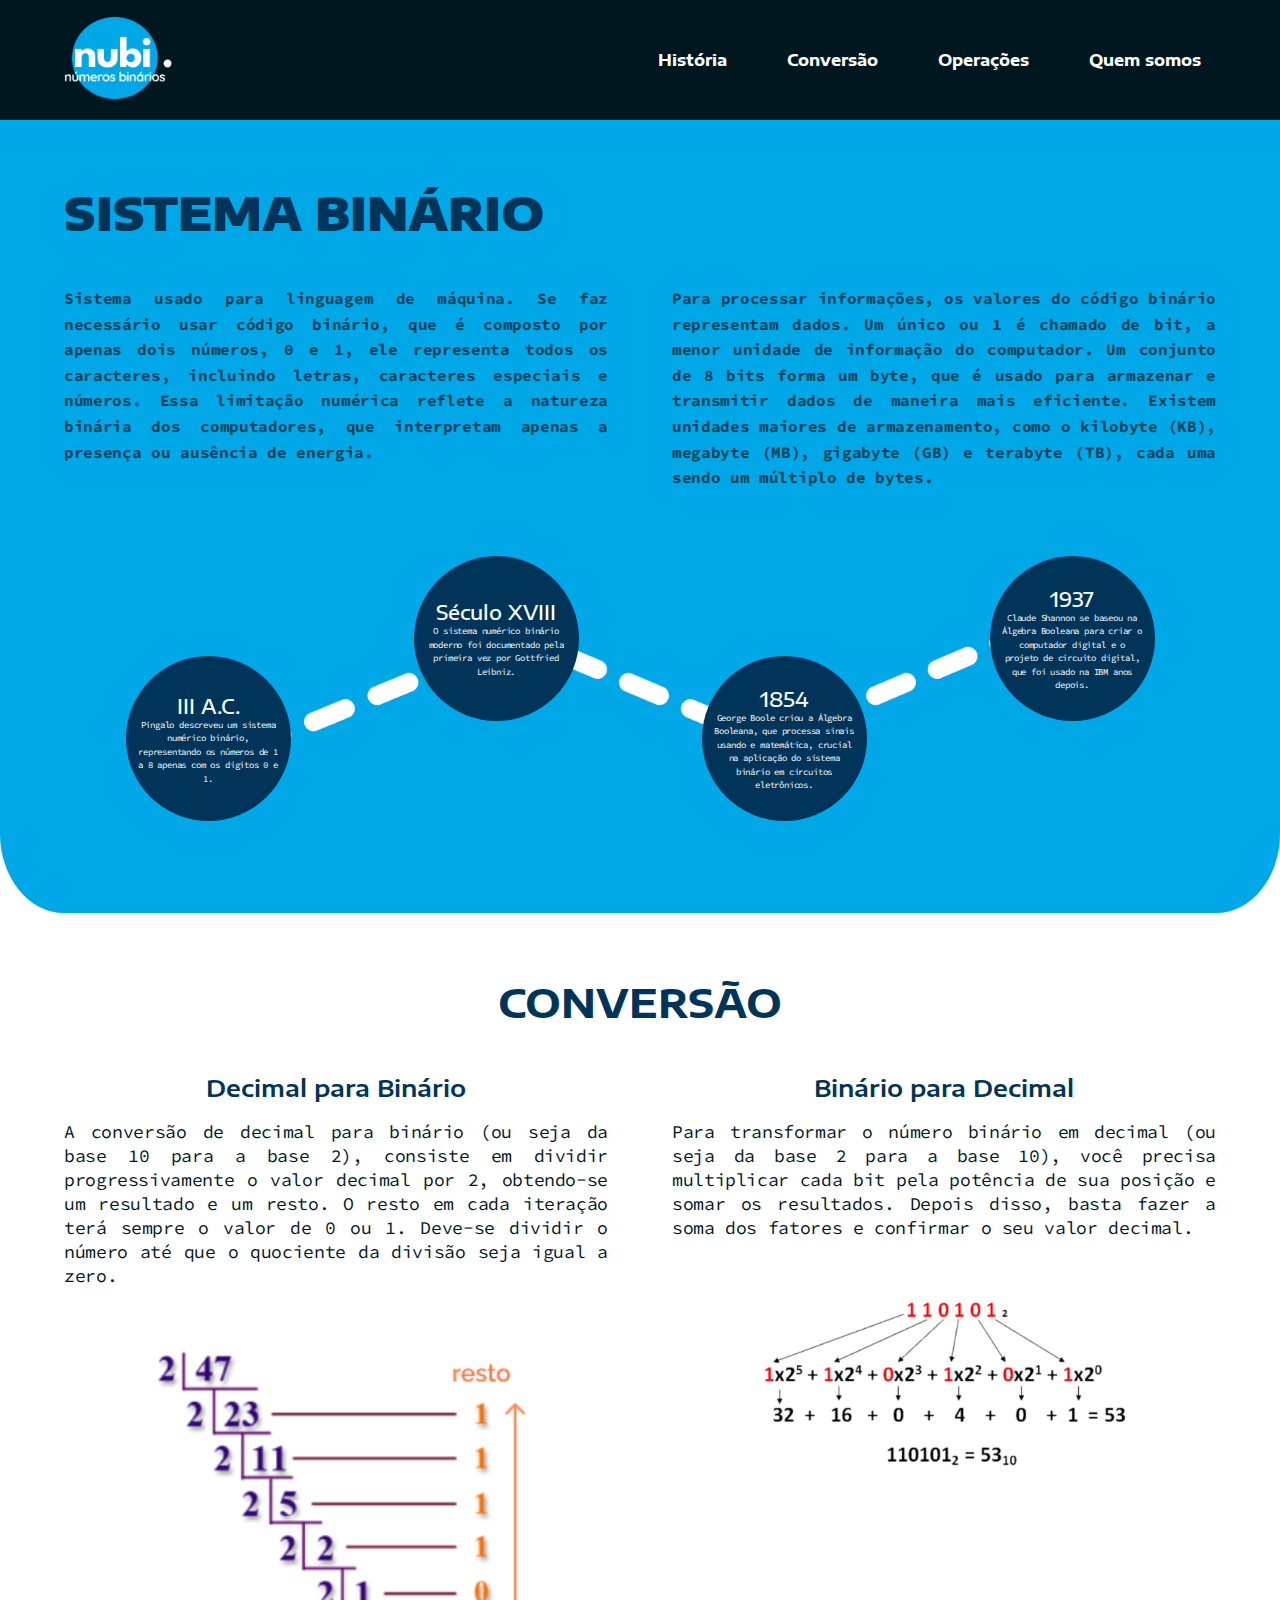
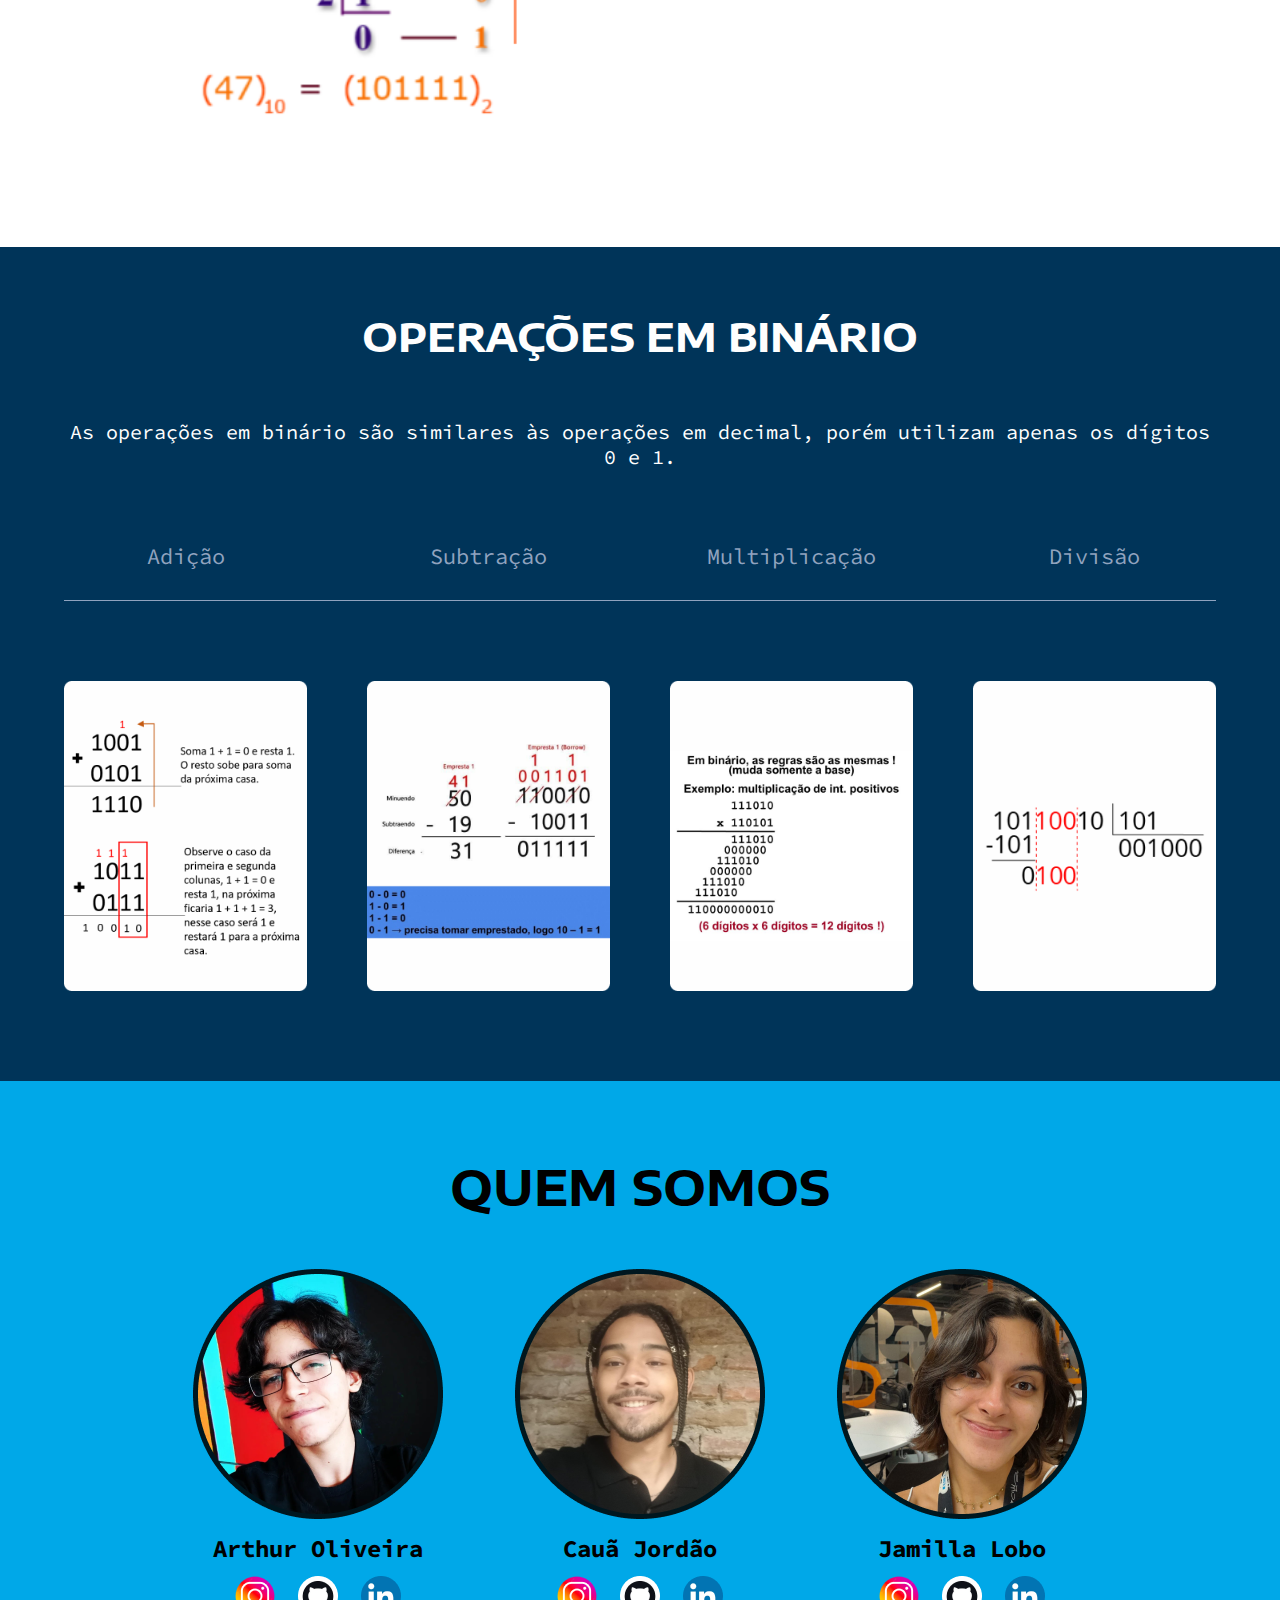
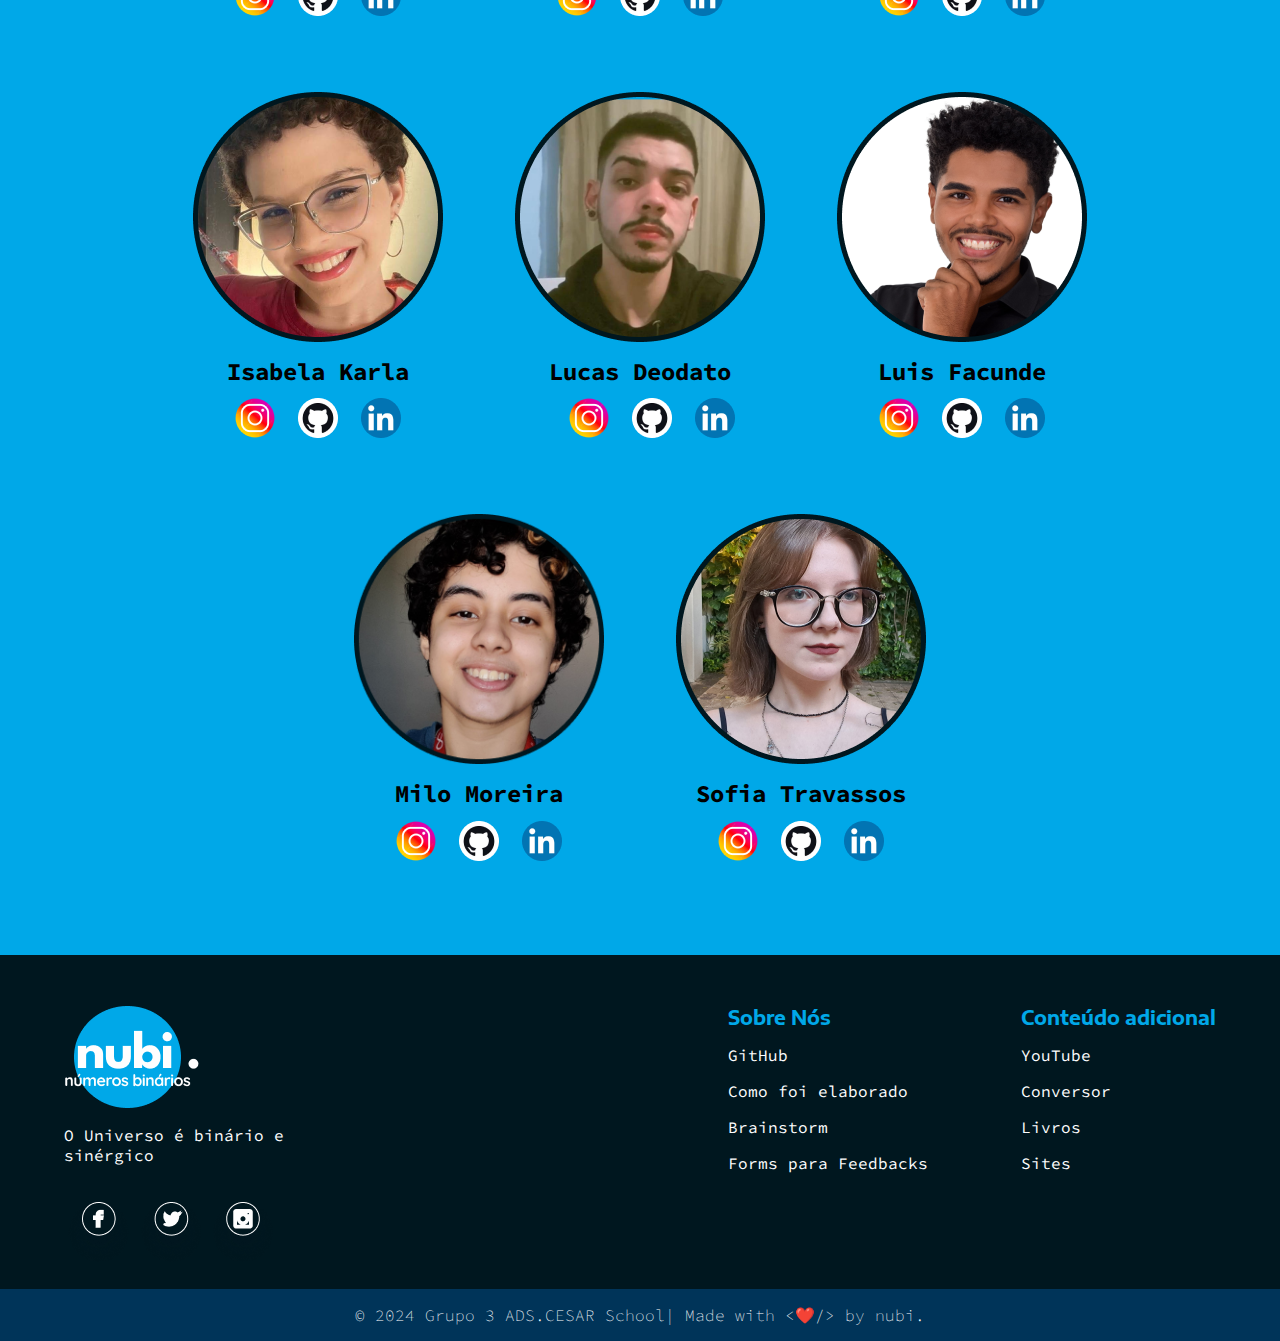
==== commit 50167256: "feature/calculadora: adjust script" ====
--- a/index.html
+++ b/index.html
@@ -4,28 +4,29 @@
 <head>
     <meta charset="UTF-8">
     <meta name="viewport" content="width=device-width, initial-scale=1.0">
-    <link rel="stylesheet" href="css/style.css">
+    <link rel="stylesheet" href="css/header.css">
+    <link rel="stylesheet" href="css/historia.css">
+    <link rel="stylesheet" href="css/conversao.css">
+    <link rel="stylesheet" href="css/operacoes.css">
+    <link rel="stylesheet" href="css/integrantes.css">
+    <link rel="stylesheet" href="css/footer.css">
     <title>Sistemas Binarios</title>
     <link rel="icon" type="image/png" sizes="16x16" href="assets/favicon-16x16.png">
 </head>
-
 <body class="container">
     <header>
         <div class="logo">
-            <img src="./assets/logo-nubi.png" alt="Logo do site" />
+            <img src="assets/logo-nubi.png" alt="Logo do site" />
         </div>
         <nav>
-            <a href="./calculator.html" id="header_calculadora">Calculadora</a>
-            <a href="#historia">História</a>
+            <a href="#historia">História</a>  
             <a href="#conversao">Conversão</a>
             <a href="#operacoes">Operações</a>
             <a href="#integrantes">Quem somos</a>
         </nav>
     </header>
     <main>
-
-        <section id="historia" class="historia">
-
+        <section id="historia">
             <h1 class="historia__title">Sistema Binário</h1>
             <div class="historia__informacao">
                 <p class="historia__p">Sistema usado para linguagem de máquina. Se faz necessário usar código binário,
@@ -43,9 +44,7 @@
                     o kilobyte (KB), megabyte (MB), gigabyte (GB) e terabyte (TB), cada uma sendo um múltiplo de bytes.
                 </p>
             </div>
-
             <div class="historia__trilha">
-
                 <div class="historia__marcos" id="marco1">
                     <h2 class="historia__titlemarcos">III A.C.</h2>
                     <p class="historia__pmarcos">Pingalo descreveu um sistema numérico binário, representando os
@@ -75,8 +74,7 @@
                 <img class="historia__trilha__tracejado" src="./assets/trilha_historia.png" alt="">
             </div>
         </section>
-
-        <section id="conversao" class="conversao">
+        <section id="conversao">
             <h1 class="conversao__title">Conversão</h1>
             <div class="conversao__informacao">
                 <div class="conversao__esquerda">
@@ -89,39 +87,33 @@
                     <br>
                     <br>
                     <br>
-                    <img src="assets/image_conversao1.png"
-                        alt="Descrição da conta feita para conversão de valores decimais para binários"
-                        class="conversao__imagem">
+                    <img src="assets/image_conversao1.png" alt="Descrição da conta feita para conversão de valores decimais para binários" class="conversao__imagem">
                     <img>
                 </div>
                 <div class="conversao__direita">
                     <h2 class="conversao__minititle">Binário para Decimal</h2>
                     <br>
                     <p class="conversao__p">Para transformar o número binário em decimal (ou seja da base 2
-                        para a base 10), você precisa multiplicar cada bit pela potência de sua posição e
-                        somar os resultados. Depois disso, basta fazer a soma dos fatores e confirmar o seu
-                        valor decimal.</p>
-                    <br>
-                    <br>
-                    <br>
-                    <img src="assets/image_conversao2.png"
-                        alt="Descrição da conta feita para conversão de valores decimais para binários"
-                        class="conversao__imagem">
+                    para a base 10), você precisa multiplicar cada bit pela potência de sua posição e
+                    somar os resultados. Depois disso, basta fazer a soma dos fatores e confirmar o seu
+                    valor decimal.</p>
+                    <br>
+                    <br>
+                    <br>
+                    <img src="assets/image_conversao2.png" alt="Descrição da conta feita para conversão de valores decimais para binários" class="conversao__imagem">
                     <img>
                 </div>
             </div>
         </section>
-
-        <section id="operacoes" class="operacoes">
+        <section id="operacoes">
             <h1 class="operacoes__title">OPERAÇÕES EM BINÁRIO</h1>
-            <p class="operacoes__texto">As operações em binário são similares às operações em decimal, porém utilizam
-                apenas os dígitos 0 e 1.</p>
-            <ul class="operacoes__lista">
-                <li>Adição</li>
-                <li>Subtração</li>
-                <li>Multiplicação</li>
-                <li>Divisão</li>
-            </ul>
+            <p class="operacoes__texto">As operações em binário são similares às operações em decimal, porém utilizam apenas os dígitos 0 e 1.</p>
+                <ul class="operacoes__lista">
+                    <li>Adição</li>
+                    <li>Subtração</li>
+                    <li>Multiplicação</li>
+                    <li>Divisão</li>
+                </ul>
             <hr class="operacoes__linha">
             <div class="operacoes__imagens">
                 <img src="assets/image_adicao.png" alt="Adição de Número Binários">
@@ -130,189 +122,146 @@
                 <img src="assets/image_divisao.png" alt="Divisão de Números Binários">
             </div>
         </section>
-
-        <section id="integrantes">
-            <h1 class="integrantes__titulo">Quem somos</h1>
+        <section id="integrantes">                  
+            <h1 class="integrantes__titulo">Quem somos</h1>            
             <ul id="integrantes__info">
                 <li>
                     <img class="integrantes__foto" src="assets/perfil_arthur.png" alt="">
                     <p class="integrantes__nome">Arthur Oliveira</p>
-
-                    <div class="integrantes__social">
-                        <a href="https://www.instagram.com/artrodoliv?igsh=amlrOWswN3B0YnN4" target="_blank"><img
-                                src="assets/logo_instagram.png" alt="instagram de Arthur"></a>
-                        <a href="https://github.com/wiithesecond" target="_blank"><img src="assets/logo_github.png"
-                                alt="GitHub de Arthur"></a>
-                        <a href="https://www.linkedin.com/in/arthur-oliveira-3b5812303/?utm_source=share&utm_campaign=share_via&utm_content=profile&utm_medium=android_app"
-                            target="_blank"><img src="assets/logo_linkedin.png" alt="LinkedIn de Arthur"></a>
-                    </div>
-                </li>
-
+                    <div class="integrantes__social">
+                        <a href="https://www.instagram.com/artrodoliv?igsh=amlrOWswN3B0YnN4" target="_blank"><img src="assets/logo_instagram.png" alt="instagram de Arthur"></a>
+                        <a href="https://github.com/wiithesecond" target="_blank"><img src="assets/logo_github.png" alt="GitHub de Arthur"></a>
+                        <a href="https://www.linkedin.com/in/arthur-oliveira-3b5812303/?utm_source=share&utm_campaign=share_via&utm_content=profile&utm_medium=android_app" target="_blank"><img src="assets/logo_linkedin.png" alt="LinkedIn de Arthur"></a>
+                    </div>
+                </li>
                 <li>
                     <img class="integrantes__foto" src="assets/perfil_caua.png" alt="">
-                    <p class="integrantes__nome">Cauã Jordão</p>
-
-                    <div class="integrantes__social">
-                        <img src="assets/logo_instagram.png" alt="instagram de Cauã">
-                        <img src="assets/logo_github.png" alt="GitHub de Cauã">
-                        <img src="assets/logo_linkedin.png" alt="LinkedIn de Cauã">
-                    </div>
-                </li>
-
+                    <p class="integrantes__nome">Cauã Jordão</p>   
+                    <div class="integrantes__social">
+                        <a href="https://www.instagram.com/cauaojordao/" target="_blank"><img src="assets/logo_instagram.png" alt="instagram de Cauã"></a>
+                        <a href="https://github.com/cauaojordao" target="_blank"><img src="assets/logo_github.png" alt="GitHub de Cauã"></a>
+                        <a href="https://www.linkedin.com/in/cauã-otaviano-076814303/" target="_blank"><img src="assets/logo_linkedin.png" alt="LinkedIn de Cauã"></a>
+                    </div>
+                </li>
                 <li>
                     <img class="integrantes__foto" src="assets/perfil_jamilla.png" alt="">
                     <p class="integrantes__nome">Jamilla Lobo</p>
-
-                    <div class="integrantes__social">
-                        <a href="https://www.instagram.com/jamilla.sl/" target="_blank"><img
-                                src="assets/logo_instagram.png" alt="instagram de Jamilla"></a>
-                        <a href="https://github.com/jamillalobo" target="_blank"><img src="assets/logo_github.png"
-                                alt="GitHub de Jamilla"></a>
-                        <a href="https://www.linkedin.com/in/jamilla-lobo/" target="_blank"><img
-                                src="assets/logo_linkedin.png" alt="LinkedIn de Jamilla"></a>
-                    </div>
-                </li>
-
+                    <div class="integrantes__social">
+                        <a href="https://www.instagram.com/jamilla.sl/" target="_blank"><img src="assets/logo_instagram.png" alt="instagram de Jamilla"></a>
+                        <a href="https://github.com/jamillalobo" target="_blank"><img src="assets/logo_github.png" alt="GitHub de Jamilla"></a>
+                        <a href="https://www.linkedin.com/in/jamilla-lobo/" target="_blank"><img src="assets/logo_linkedin.png" alt="LinkedIn de Jamilla"></a>
+                    </div>
+                </li>
                 <li>
                     <img class="integrantes__foto" src="assets/perfil_isabela.png" alt="">
                     <p class="integrantes__nome">Isabela Karla</p>
-
-                    <div class="integrantes__social">
-                        <a href="https://www.instagram.com/isabelakarla__/" target="_blank"><img
-                                src="assets/logo_instagram.png" alt="instagram de Isabela"></a>
-                        <a href="https://github.com/isabelakarla" target="_blank"><img src="assets/logo_github.png"
-                                alt="GitHub de Isabela"></a>
-                        <a href="https://www.linkedin.com/in/isabela-karla-674ab929b/" target="_blank"><img
-                                src="assets/logo_linkedin.png" alt="LinkedIn de Isabela"></a>
-                    </div>
-                </li>
-
+                    <div class="integrantes__social">
+                        <a href="https://www.instagram.com/isabelakarla__/" target="_blank"><img src="assets/logo_instagram.png" alt="instagram de Isabela"></a>
+                        <a href="https://github.com/isabelakarla" target="_blank"><img src="assets/logo_github.png" alt="GitHub de Isabela"></a>
+                        <a href="https://www.linkedin.com/in/isabela-karla-674ab929b/" target="_blank"><img src="assets/logo_linkedin.png" alt="LinkedIn de Isabela"></a>
+                    </div>
+                </li>
                 <li>
                     <img class="integrantes__foto" src="assets/perfil_lucas.png" alt="">
                     <p class="integrantes__nome">Lucas Deodato</p>
-
-                    <div class="integrantes__social">
-                        <a href="https://www.instagram.com/l_deodato01/" target="_blank"><img
-                                src="assets/logo_instagram.png" alt="instagram de Lucas"></a>
-                        <img src="assets/logo_github.png" alt="GitHub de Lucas">
-                        <img src="assets/logo_linkedin.png" alt="LinkedIn de Lucas">
-                    </div>
-                </li>
-
+                    <div class="integrantes__social">
+                        <a href="https://www.instagram.com/l_deodato01/" target="_blank"><a href="https://www.instagram.com/l_deodato01/" target="_blank"><img src="assets/logo_instagram.png" alt="instagram de Lucas"></a>
+                        <a href="https://github.com/Lucas-deodato" target="_blank"><img src="assets/logo_github.png" alt="GitHub de Lucas"></a>
+                        <a href="https://www.linkedin.com/in/lucas-d01/" target="_blank"><img src="assets/logo_linkedin.png" alt="LinkedIn de Lucas"></a>
+                    </div>
+                </li>
                 <li>
                     <img class="integrantes__foto" src="assets/perfil_luis.png" alt="">
                     <p class="integrantes__nome">Luis Facunde</p>
-
-                    <div class="integrantes__social">
-                        <a href="https://www.instagram.com/luis.facunde/" target="_blank"><img
-                                src="assets/logo_instagram.png" alt="instagram de Luis"></a>
-                        <a href="https://github.com/LuisFacunde" target="_blank"><img src="assets/logo_github.png"
-                                alt="GitHub de Luis"></a>
-                        <a href="https://www.linkedin.com/in/luis-facunde-18463127a/" target="_blank"><img
-                                src="assets/logo_linkedin.png" alt="LinkedIn de Luis"></a>
-                    </div>
-                </li>
-
+                    
+                    <div class="integrantes__social">
+                        <a href="https://www.instagram.com/luis.facunde/" target="_blank"><img src="assets/logo_instagram.png" alt="instagram de Luis"></a>
+                        <a href="https://github.com/LuisFacunde" target="_blank"><img src="assets/logo_github.png" alt="GitHub de Luis"></a>
+                        <a href="https://www.linkedin.com/in/luis-facunde-18463127a/" target="_blank"><img src="assets/logo_linkedin.png" alt="LinkedIn de Luis"></a>
+                    </div>
+                </li>
                 <li>
                     <img class="integrantes__foto" src="assets/perfil_milo.png" alt="">
                     <p class="integrantes__nome">Milo Moreira</p>
-
-                    <div class="integrantes__social">
-                        <a href="https://www.instagram.com/milomorec/" target="_blank"><img
-                                src="assets/logo_instagram.png" alt="instagram de Milo"></a>
-                        <a href="https://github.com/DuMilo" target="_blank"><img src="assets/logo_github.png"
-                                alt="GitHub de Milo"></a>
-                        <a href="https://www.linkedin.com/in/milo-moreira-a28794265/" target="_blank"><img
-                                src="assets/logo_linkedin.png" alt="LinkedIn de Milo"></a>
-                    </div>
-                </li>
-
+                    <div class="integrantes__social">
+                        <a href="https://www.instagram.com/milomorec/" target="_blank"><img src="assets/logo_instagram.png" alt="instagram de Milo"></a>
+                        <a href="https://github.com/DuMilo" target="_blank"><img src="assets/logo_github.png" alt="GitHub de Milo"></a>
+                        <a href="https://www.linkedin.com/in/milo-moreira-a28794265/" target="_blank"><img src="assets/logo_linkedin.png" alt="LinkedIn de Milo"></a>
+                    </div>
+                </li>
                 <li>
                     <img class="integrantes__foto" src="assets/perfil_sofia.png" alt="">
                     <p class="integrantes__nome">Sofia Travassos</p>
-
-                    <div class="integrantes__social">
-                        <a href="https://www.instagram.com/sollfiaa/" target="_blank"><img
-                                src="assets/logo_instagram.png" alt="instagram de Sofia"></a>
-                        <a href="https://github.com/Acel0risxs" target="_blank"><img src="assets/logo_github.png"
-                                alt="GitHub de Sofia"></a>
-                        <a href="https://www.linkedin.com/in/sofia-travassos-539065300/" target="_blank"><img
-                                src="assets/logo_linkedin.png" alt="LinkedIn de Sofia"></a>
+                    <div class="integrantes__social">
+                        <a href="https://www.instagram.com/sollfiaa/" target="_blank"><img src="assets/logo_instagram.png" alt="instagram de Sofia"></a>
+                        <a href="https://github.com/Acel0risxs" target="_blank"><img src="assets/logo_github.png" alt="GitHub de Sofia"></a>
+                        <a href="https://www.linkedin.com/in/sofia-travassos-539065300/" target="_blank"><img src="assets/logo_linkedin.png" alt="LinkedIn de Sofia"></a>
                     </div>
                 </li>
             </ul>
         </section>
     </main>
     <footer>
-        <div id="footer-content">
-            <div id="footer-contatos">
-                <h1><a href="/index.html"><img src="assets/logo-nubi.png" alt="nubi números binários"></a></h1>
+        <div id="footer__content">
+            <div id="footer__contatos">
+                <h1><img src="assets/logo-nubi.png" alt="Logo do site"></h1>
                 <p>O Universo é binário e sinérgico</p>
-
-                <div id="footer-social">
-                    <a href="#" class="footer-link" id="facebook">
+                <div id="footer__social">
+                    <a href="#" class="footer__link" id="facebook">
                         <img src="assets/footer_facebook.png" alt="facebook do nubi">
                     </a>
-                    <a href="#" class="footer-link" id="twitter">
+                    <a href="#" class="footer__link" id="twitter">
                         <img src="assets/footer_twitter.png" alt="twitter/X do nubi">
                     </a>
-                    <a href="#" class="footer-link" id="instagram">
+                    <a href="#" class="footer__link" id="instagram">
                         <img src="assets/footer_instagram.png" alt="instagram do nubi">
                     </a>
                 </div>
-            </div>
-
+            </div>            
             <span></span>
-
-            <ul class="footer-list">
+            <ul class="footer__list">
                 <li>
                     <h3>Sobre Nós</h3>
                 </li>
                 <li>
-                    <a href="https://github.com/jamillalobo/projeto-ic" class="footer-link" target="_blank">GitHub</a>
-                </li>
-                <li>
-                    <a href="#" class="footer-link">Como foi elaborado
-                    </a>
-                </li>
-                <li>
-                    <a href="#" class="footer-link">Brainstorm</a>
-                </li>
-                <li>
-                    <a href="https://docs.google.com/forms/d/e/1FAIpQLSeZ5MZOwY2UoLQGHJKJn_Mw5wO6dQ-O_IccwZgSOZTShr2K-g/viewform"
-                        class="footer-link" target="_blank">Feedback</a>
+                    <a href="https://github.com/jamillalobo/projeto-ic" class="footer__link" target="_blank">GitHub</a>
+                </li>
+                <li>
+                    <a href="https://knotty-mochi-2f6.notion.site/Projeto-1-IC-Grupo-3-5447685264b0498d9df797a50c22e4f6" class="footer__link" target="_blank">Como foi elaborado
+                    </a>
+                </li>
+                <li>
+                    <a href="https://www.figma.com/proto/BZCnflZPLWLGaKdc14oAdD/Projeto-1---IC?type=design&node-id=1-3&t=QEvBGfwfxw8rhA5a-1&scaling=contain&page-id=0%3A1" class="footer__link" target="_blank">Brainstorm</a>
+                </li>
+                <li>
+                    <a href="https://forms.gle/4kMd9o6f84PXaJEL9"
+                        class="footer__link" target="_blank">Forms para Feedbacks</a>
                 </li>
             </ul>
-
-            <ul class="footer-list">
+            <ul class="footer__list">
                 <li>
                     <h3>Conteúdo adicional</h3>
                 </li>
                 <li>
-                    <a href="#" class="footer-link">YouTube</a>
-                </li>
-                <li>
-                    <a href="#" class="footer-link">Conversor</a>
-                </li>
-                <li>
-                    <a href="#" class="footer-link">Livros</a>
-                </li>
-                <li>
-                    <a href="#" class="footer-link">Sites</a>
+                    <a href="https://youtube.com/playlist?list=PLczIqJ7aZzXrAErW0G28MyqzdXZVECNga&si=l2ejDxrM_VuQHXF1" class="footer__link" target="_blank">YouTube</a>
+                </li>
+                <li>
+                    <a href="https://www.calculadora-online.xyz/converter-binario-hexadecimal" class="footer__link" target="_blank">Conversor</a>
+                </li>
+                <li>
+                    <a href="https://drive.google.com/file/d/1syMjfyqlzzqoB8tJ14OuaI6ubo1OP1df/view?usp=sharing" class="footer__link" target="_blank">Livros</a>
+                </li>
+                <li>
+                    <a href="https://blog.xpeducacao.com.br/codigo-binario/" class="footer__link" target="_blank">Sites</a>
                 </li>
             </ul>
         </div>
-
-        <div id="footer-direitos">
-            <p>&#169 2024 Grupo 3 ADS. <a href="https://cesar.school/" id="footer-linkC" target="_blank">CESAR
-                    School</a>|Made with nubi
-                <❤️ />
-            </p>
-        </div>
-        <div id="footer-elaboracao">
-            Made with nubi.
+        <div id="footer__direitos">
+            &#169
+            2024 Grupo 3 ADS. <a href="https://cesar.school/" id="footer__linkC" target="_blank">CESAR School </a> | Made with <❤️/> by nubi.
         </div>
     </footer>
+    <!-- <script src="index.js"></script> -->
 </body>
 
 </html>--- a/css/header.css
+++ b/css/header.css
@@ -0,0 +1,62 @@
+@import url('https://fonts.googleapis.com/css2?family=Encode+Sans+Expanded:wght@100;200;300;400;500;600;700;800;900&display=swap');
+@import url('https://fonts.googleapis.com/css2?family=Encode+Sans+Expanded:wght@100;200;300;400;500;600;700;800;900&family=Source+Code+Pro:ital,wght@0,200..900;1,200..900&display=swap');
+
+:root {
+    --dark-blue: #00171F;
+    --middle-blue: #003459;
+    --light-blue: #00A8E8;
+    --white: #FEFEFE;
+
+    --font-title: 'Encode Sans Expanded', sans-serif;
+    --font-subtitle: 'Source Code Pro', monospace;
+}
+
+* {
+    margin: 0;
+    padding: 0;
+}
+
+.container {
+    box-sizing: border-box;
+    height: auto;
+}
+
+main {
+    width: 100%;
+}
+
+header {
+    background-color: var(--dark-blue);
+    height: 120px;
+    width: auto;
+    display: flex;
+    justify-content: space-between;
+    align-items: center;
+    padding: 0 5%;
+}
+
+.logo img {
+    width: 80%;
+
+}
+
+nav{
+    display: flex;
+    gap: 30px;
+}
+
+nav a {
+    color: var(--white);
+    font-family: var(--font-title);
+    font-weight: bold;
+    text-decoration: none;
+    padding: 3px 12px;
+    text-align: center;
+    border: 3px solid transparent; 
+    border-radius: 40px;
+}
+
+nav a:hover {
+    color: var(--white);
+    border-color: var(--light-blue);
+}--- a/css/historia.css
+++ b/css/historia.css
@@ -0,0 +1,121 @@
+@import url('https://fonts.googleapis.com/css2?family=Encode+Sans+Expanded:wght@100;200;300;400;500;600;700;800;900&display=swap');
+@import url('https://fonts.googleapis.com/css2?family=Encode+Sans+Expanded:wght@100;200;300;400;500;600;700;800;900&family=Source+Code+Pro:ital,wght@0,200..900;1,200..900&display=swap');
+
+:root {
+    --dark-blue: #00171F;
+    --middle-blue: #003459;
+    --light-blue: #00A8E8;
+    --white: #FEFEFE;
+
+    --font-title: 'Encode Sans Expanded', sans-serif;
+    --font-subtitle: 'Source Code Pro', monospace;
+}
+
+* {
+    margin: 0;
+    padding: 0;
+}
+
+.container {
+    box-sizing: border-box;
+    height: auto;
+}
+
+main {
+    width: 100%;
+}
+
+#historia {
+    padding: 5% 5% 7%;
+    border-radius: 5% 5% / 0 0 10% 10%;
+    background-color: var(--light-blue);
+}
+
+.historia__informacao {
+    display: flex;
+    justify-content: space-between;
+    gap: 5vw;
+    margin: 5vh 0 7vh;
+}
+
+.historia__title {
+    font-family: var(--font-title);
+    font-size: 46px;
+    font-weight: 900;
+    text-transform: uppercase;
+    color: var(--middle-blue);
+}
+
+.historia__p {
+    width: 50%;
+    line-height: 25.6px;
+    letter-spacing: -0.02em;
+    color: #000000;
+    height: auto;
+    text-align: justify;
+    font-family: var(--font-subtitle);
+    font-size: 16px;
+    font-weight: bold;
+    max-width: 70vw;
+    opacity: 60%;   
+}
+
+.historia__trilha {
+    display: flex;
+    justify-content: space-around;
+    height: 30vh;
+    align-items: center;
+}
+
+
+.historia__trilha__tracejado{
+    position: absolute;
+    left: 50%;
+    transform: translateX(-50%);
+    width: 60vw;
+}
+
+.historia__marcos {
+    display: flex;
+    align-items: center;
+    justify-content: center;
+    flex-direction: column;
+    text-align: center;
+    background-color: var(--middle-blue);
+    color: var(--white);
+    border-radius: 100%;
+    height: 165px;
+    aspect-ratio: 1;
+    z-index: 1;
+    transition: ease-in 0.2s;
+}
+
+.historia__marcos:hover{
+    cursor: pointer;
+    transform: scale(1.4);
+}
+
+.historia__titlemarcos {
+    font-family: var(--font-title);
+    font-size: 20px;
+    font-weight: 500;
+}
+
+.historia__pmarcos {
+    font-family: var(--font-subtitle);
+    font-size: 9px;
+    line-height: 13.5px;
+    letter-spacing: -0.02em;
+    text-align: center;
+    max-width: 140px;
+}
+
+.historia__trilha #marco1 {
+    position: relative;
+    top: 50px;
+}
+.historia__trilha #marco2 {
+    position: relative;
+    top: -50px;
+}
+
--- a/css/conversao.css
+++ b/css/conversao.css
@@ -0,0 +1,109 @@
+@import url('https://fonts.googleapis.com/css2?family=Encode+Sans+Expanded:wght@100;200;300;400;500;600;700;800;900&display=swap');
+@import url('https://fonts.googleapis.com/css2?family=Encode+Sans+Expanded:wght@100;200;300;400;500;600;700;800;900&family=Source+Code+Pro:ital,wght@0,200..900;1,200..900&display=swap');
+
+:root {
+    --dark-blue: #00171F;
+    --middle-blue: #003459;
+    --light-blue: #00A8E8;
+    --white: #FEFEFE;
+
+    --font-title: 'Encode Sans Expanded', sans-serif;
+    --font-subtitle: 'Source Code Pro', monospace;
+}
+
+* {
+    margin: 0;
+    padding: 0;
+}
+
+.container {
+    box-sizing: border-box;
+    height: auto;
+}
+
+main {
+    width: 100%;
+}
+
+#conversao {
+    padding: 5% 5%;
+    background-color: white;
+}
+
+.conversao__informacao {
+    display: flex;
+    justify-content: space-between;
+    gap: 5vw;
+    margin: 5vh 0;
+}
+
+.conversao__title {
+        
+    text-align: center;
+    font-family: var(--font-title);
+    font-size: 40px;
+    font-weight: 60px;
+    text-transform: uppercase;
+    color: var(--middle-blue);
+    font-weight: 700;
+}
+
+.conversao__minititle {
+    font-family: var(--font-title);
+    color: var(--middle-blue);
+    text-align: center;
+    font-weight: 600;
+}
+
+.conversao__p {
+    line-height: 24px;
+    letter-spacing: -0.02em;
+    color: var(--dark-blue);
+    height: auto;
+    text-align: justify;
+    font-family: var(--font-subtitle);
+    font-size: 18px;
+    font-weight: bold;
+    max-width: 70vw;
+    opacity: 100%;   
+    font-weight: 400;
+}
+
+.conversao__imagem {
+    display: block;
+    margin-left: auto;
+    margin-right: auto;
+    width: 70%;
+
+}
+
+@media (max-width: 750px) {
+    .conversao__informacao {
+        display: block;
+    }
+
+    .conversao__esquerda {
+        display: flex;
+        flex-direction: column;
+        align-items: center;
+        margin-bottom: 50px;
+    }
+
+    .conversao__direita {
+        display: flex;
+        flex-direction: column;
+        align-items: center;
+    }
+
+    .conversao__title {
+        font-size: 30px;
+    }
+
+    .conversao__p {
+        font-size: 16px;
+    }
+
+    .conversao__imagem {
+        width: 90%;
+    }	
+}--- a/css/operacoes.css
+++ b/css/operacoes.css
@@ -0,0 +1,85 @@
+@import url('https://fonts.googleapis.com/css2?family=Encode+Sans+Expanded:wght@100;200;300;400;500;600;700;800;900&display=swap');
+@import url('https://fonts.googleapis.com/css2?family=Encode+Sans+Expanded:wght@100;200;300;400;500;600;700;800;900&family=Source+Code+Pro:ital,wght@0,200..900;1,200..900&display=swap');
+
+:root {
+    --dark-blue: #00171F;
+    --middle-blue: #003459;
+    --light-blue: #00A8E8;
+    --white: #FEFEFE;
+    --off-blue: #90A3BF;
+
+    --font-title: 'Encode Sans Expanded', sans-serif;
+    --font-subtitle: 'Source Code Pro', monospace;
+}
+
+* {
+    margin: 0;
+    padding: 0;
+}
+
+.container {
+    box-sizing: border-box;
+    height: auto;
+}
+
+main {
+    width: 100%;
+}
+
+#operacoes{
+    padding: 5% 5% 7%;
+    background-color: var(--middle-blue);
+}
+
+.operacoes__title{
+    font-family: var(--font-title);
+    color: var(--white);
+    text-align: center;
+    font-size: 40px;
+}
+
+.operacoes__texto{
+    font-family: var(--font-subtitle);
+    color:var(--white);
+    text-align: center;
+    padding: 5% 0;
+    font-size: 20px;
+}
+
+.operacoes__lista{
+    list-style: none;
+    display: flex; 
+    justify-content: space-between; 
+    border-top: 15px solid transparent;
+    font-family: var(--font-subtitle);
+    color: var(--off-blue);
+    border-bottom: 30px solid transparent;
+    font-size: 22px;
+}
+
+.operacoes__lista li {
+    width: calc(22% - 10px); 
+    text-align: center;
+}
+
+.operacoes__lista li:hover {
+    cursor: pointer;
+    color: var(--white);
+  }
+
+.operacoes__linha {
+    border: none; 
+    height: 1px; 
+    width: 100%;
+    background-color: #90A3BF; 
+  }
+
+.operacoes__imagens {
+    border-top: 80px solid transparent;
+    display: flex; 
+    justify-content: space-between;
+  }
+  
+.operacoes__imagens img {
+    width: calc(22% - 10px);
+}--- a/css/integrantes.css
+++ b/css/integrantes.css
@@ -0,0 +1,84 @@
+@import url('https://fonts.googleapis.com/css2?family=Encode+Sans+Expanded:wght@100;200;300;400;500;600;700;800;900&display=swap');
+@import url('https://fonts.googleapis.com/css2?family=Encode+Sans+Expanded:wght@100;200;300;400;500;600;700;800;900&family=Source+Code+Pro:ital,wght@0,200..900;1,200..900&display=swap');
+
+:root {
+    --dark-blue: #00171F;
+    --middle-blue: #003459;
+    --light-blue: #00A8E8;
+    --white: #FEFEFE;
+
+    --font-title: 'Encode Sans Expanded', sans-serif;
+    --font-subtitle: 'Source Code Pro', monospace;
+}
+
+* {
+    margin: 0;
+    padding: 0;
+}
+
+.container {
+    box-sizing: border-box;
+    height: auto;
+}
+
+main {
+    width: 100%;
+}
+
+section#integrantes {
+    height: auto;
+    padding: 2% 5% 7%;
+    background-color: var(--light-blue);
+    border: 0.5px solid var(--light-blue);
+}
+
+h1.integrantes__titulo {
+    margin-top: 50px;
+    font-size: 48px;
+    text-transform: uppercase;
+    text-align: center;
+    font-family: var(--font-title);
+}
+
+ul#integrantes__info {
+    display: flex;
+    flex-wrap: wrap;
+    gap: 72px;
+    margin: auto;
+    margin-top: 52px;
+    list-style: none;
+    justify-content: center;
+}
+
+ul#integrantes__info li {
+    flex: 0 0 calc(20% - 20px);
+    text-align: center; 
+}
+
+img.integrantes__foto {
+    width: 250px;
+    height: 250px;
+}
+
+p.integrantes__nome {
+    margin-top: 7px;
+    margin-bottom: 7px;
+    text-align: center;
+    color: var(--preto);
+    font-size: 24px;
+    font-weight: bold;
+    line-height: 38.4px;
+    font-family: var(--font-subtitle);
+}
+
+div.integrantes__social {
+    display: flex;
+    gap: 23px;
+    justify-content: center;
+}
+
+#integrantes__info .integrantes__social :hover{
+    cursor: pointer;
+    transform: scale(1.2);
+    transition: all 0.4s;
+}--- a/css/footer.css
+++ b/css/footer.css
@@ -0,0 +1,119 @@
+@import url('https://fonts.googleapis.com/css2?family=Encode+Sans+Expanded:wght@100;200;300;400;500;600;700;800;900&display=swap');
+@import url('https://fonts.googleapis.com/css2?family=Encode+Sans+Expanded:wght@100;200;300;400;500;600;700;800;900&family=Source+Code+Pro:ital,wght@0,200..900;1,200..900&display=swap');
+
+:root {
+    --dark-blue: #00171F;
+    --middle-blue: #003459;
+    --light-blue: #00A8E8;
+    --white: #FEFEFE;
+
+    --font-title: 'Encode Sans Expanded', sans-serif;
+    --font-subtitle: 'Source Code Pro', monospace;
+}
+
+* {
+    margin: 0;
+    padding: 0;
+}
+
+.container {
+    box-sizing: border-box;
+    height: auto;
+}
+
+main {
+    width: 100%;
+}
+
+.footer__link {
+    text-decoration: none;
+}
+
+#footer__content {
+    padding: 4% 5%;
+    background-color: var(--dark-blue);
+    display: grid;
+    grid-template-columns: repeat(4, 1fr);
+    justify-content: space-between;
+    font-family: var(--font-subtitle);
+    color: var(--white);
+}
+
+#footer__contatos {
+    display: flex;
+    flex-direction: column;
+    gap: 0.5rem;
+}
+
+#footer__contatos h1 {
+    margin-bottom: 0, 75rem;
+}
+
+#footer__social {
+    display: flex;
+    gap: 2rem;
+    margin-top: 1.5rem;
+}
+
+#footer__social .footer__link {
+    height: 2.5rem;
+    width: 2.5rem;
+    color: var(--white);
+    transition: all 0.5s;
+}
+
+#footer__social .footer__link :hover{
+    opacity: 0.6;
+}
+
+#footer__social .footer__link img{
+    font-size: 1,25 rem;
+}
+
+.footer__list{
+    display: flex;
+    flex-direction: column;
+    align-items: last baseline;
+    gap: 1rem;
+    list-style: none;
+}
+
+.footer__list .footer__link{
+    color: var(--white);
+}
+
+.footer__list h3{
+    color: var(--light-blue);
+    font-family: var(--font-title);
+}
+
+#footer__direitos{
+    display: flex;
+    justify-content: center;
+    background-color: var(--middle-blue);
+    font-size: 0.9;
+    padding: 1rem;
+    font-weight: 100;
+    color: var(--white);
+    font-family: var(--font-subtitle);
+}
+
+#footer__linkC{
+    text-decoration: none;
+    color: var(--white);
+    font-family: var(--font-subtitle);
+}
+
+@media screen and (max-width: 768px){
+    #footer__content{
+        grid-template-columns: repeat(2, 1fr);
+        gap: 2rem;
+    }
+}
+
+@media screen and (max-width: 426px){
+    #footer__content{
+        grid-template-columns: repeat(1, 1fr);
+        padding: 3rem 2rem;
+    }
+}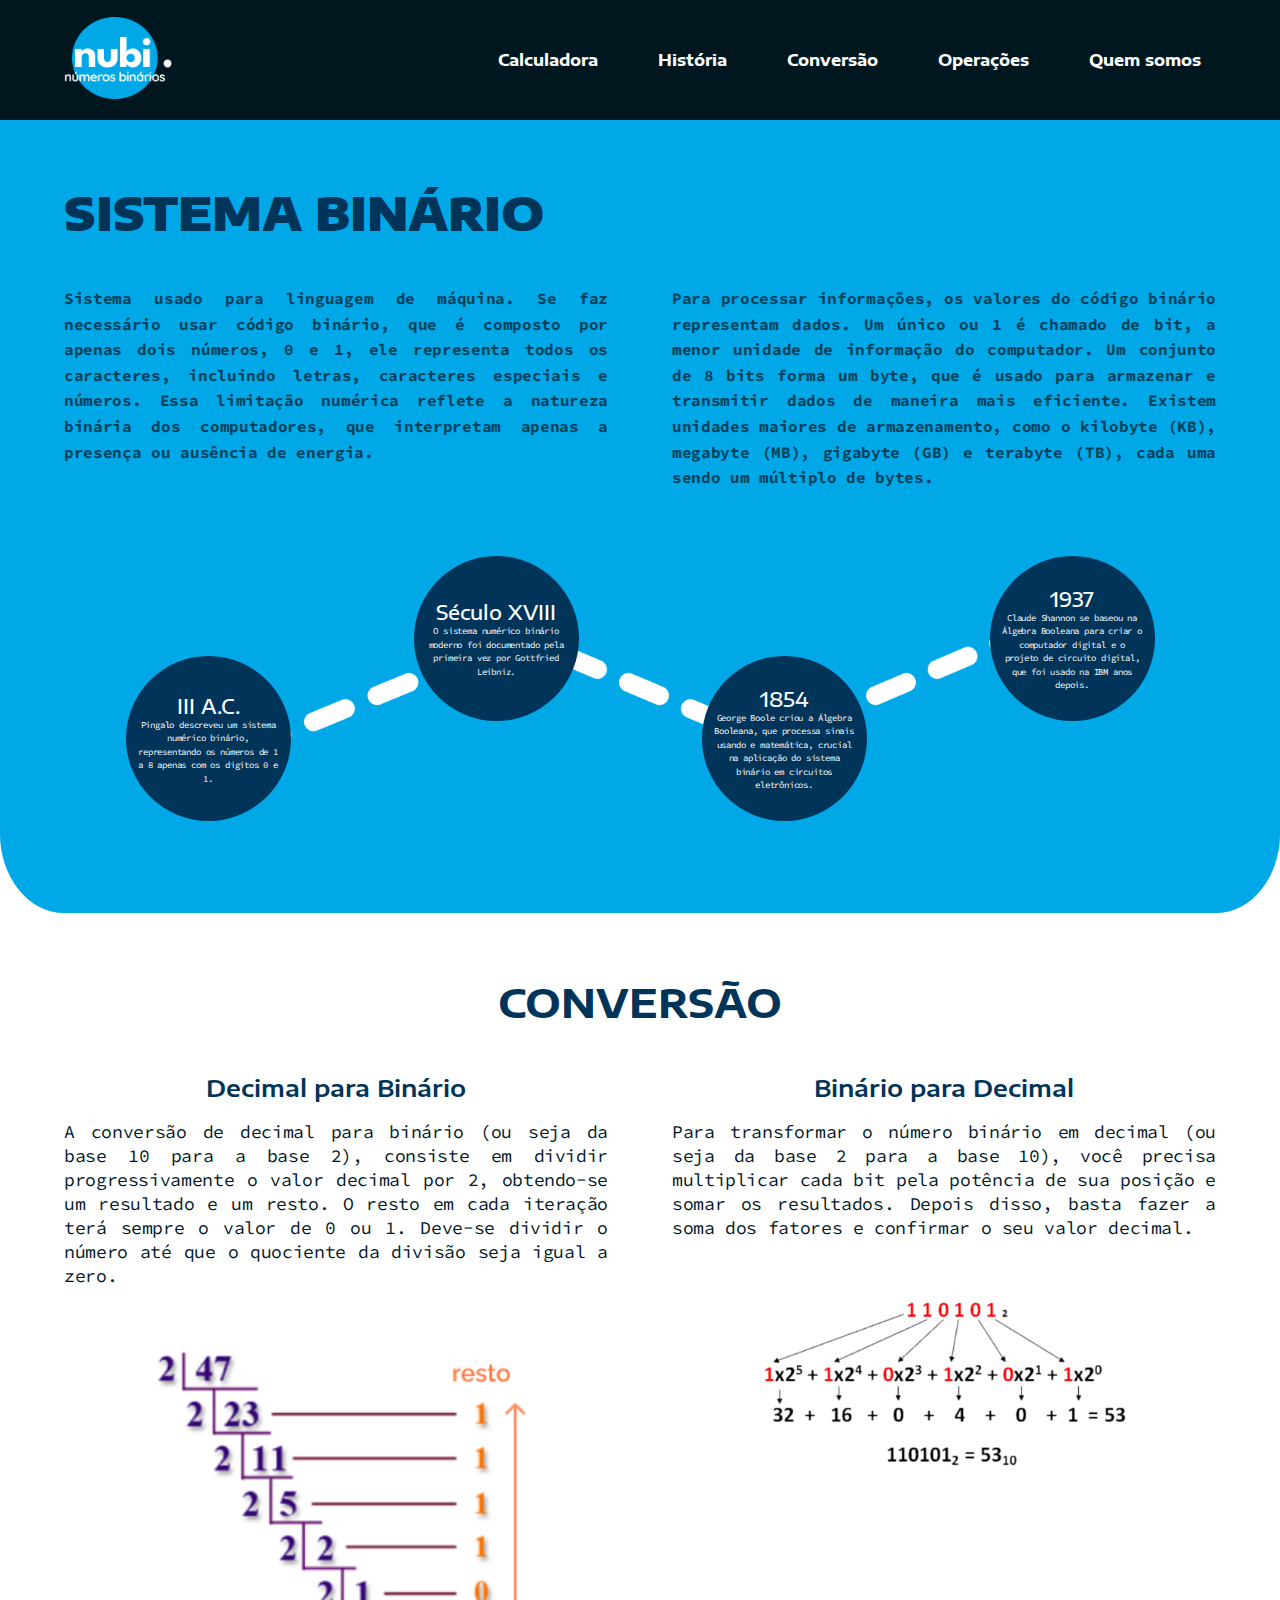
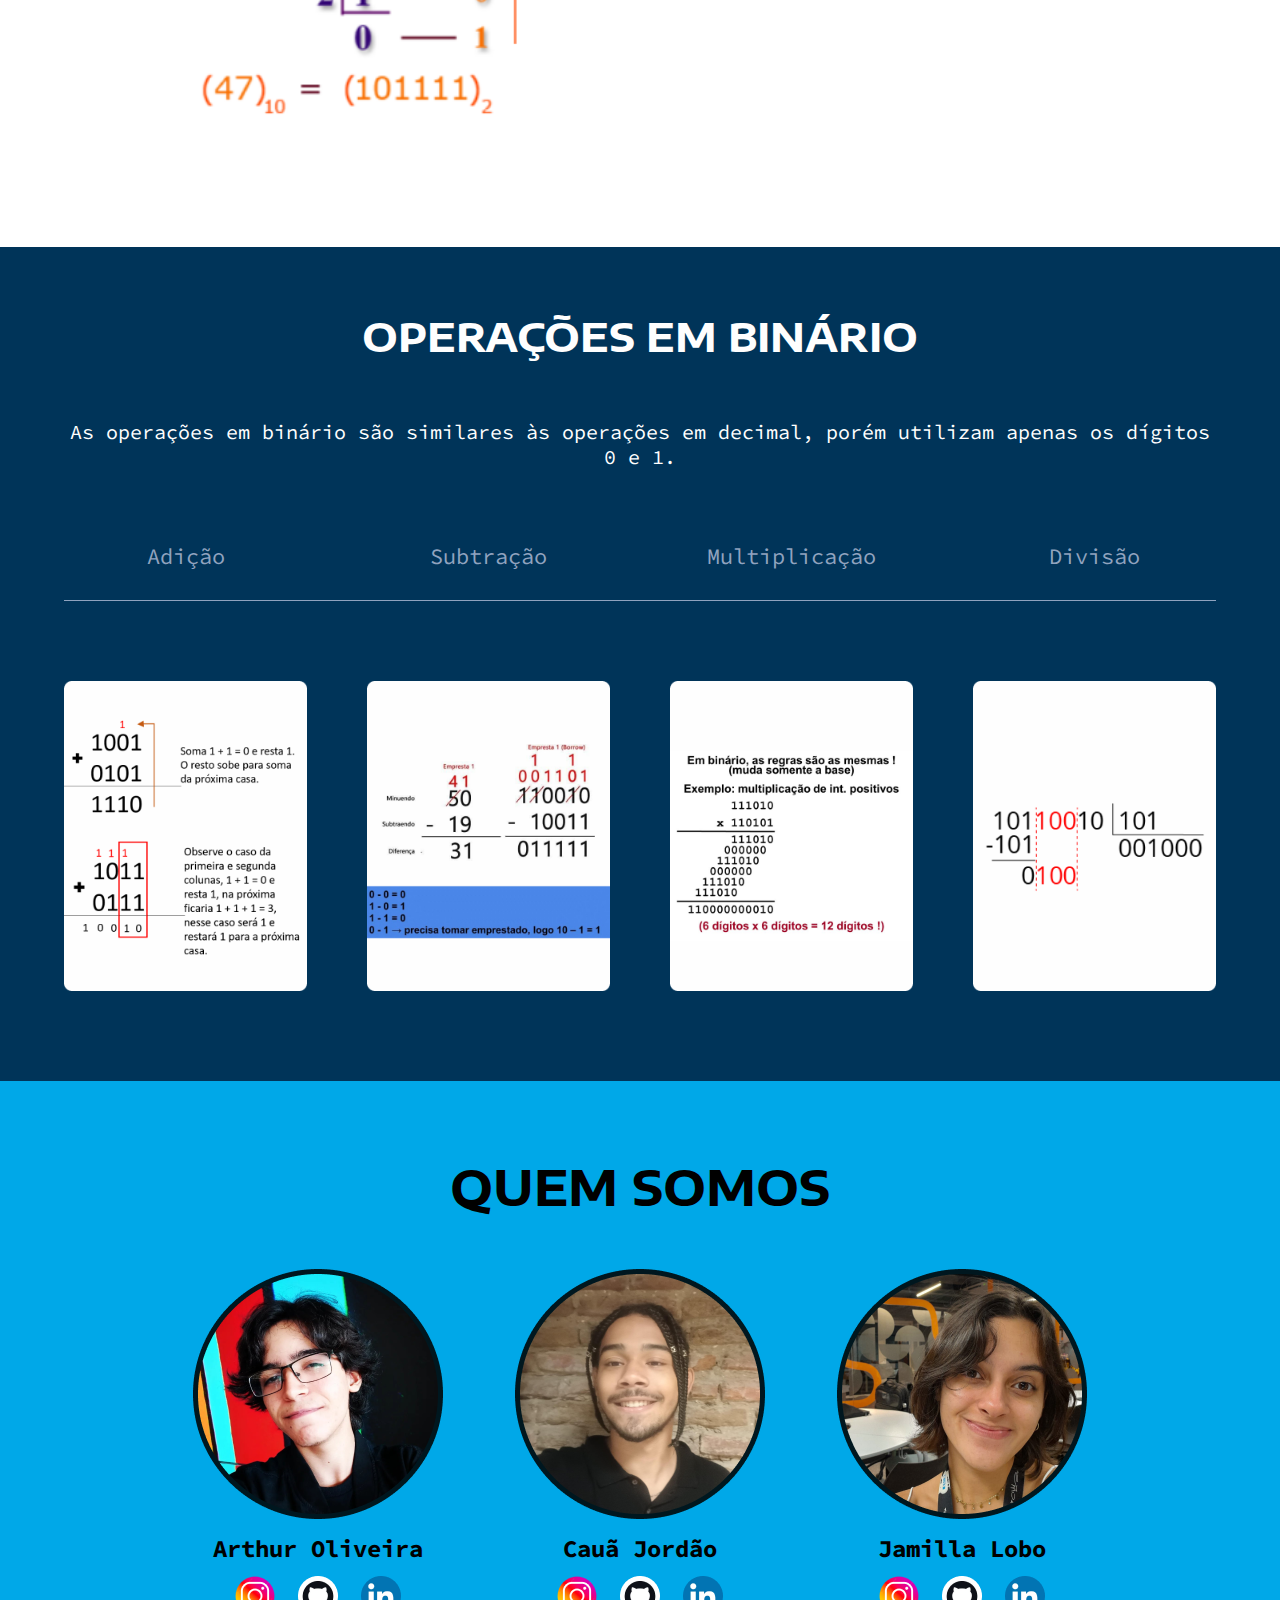
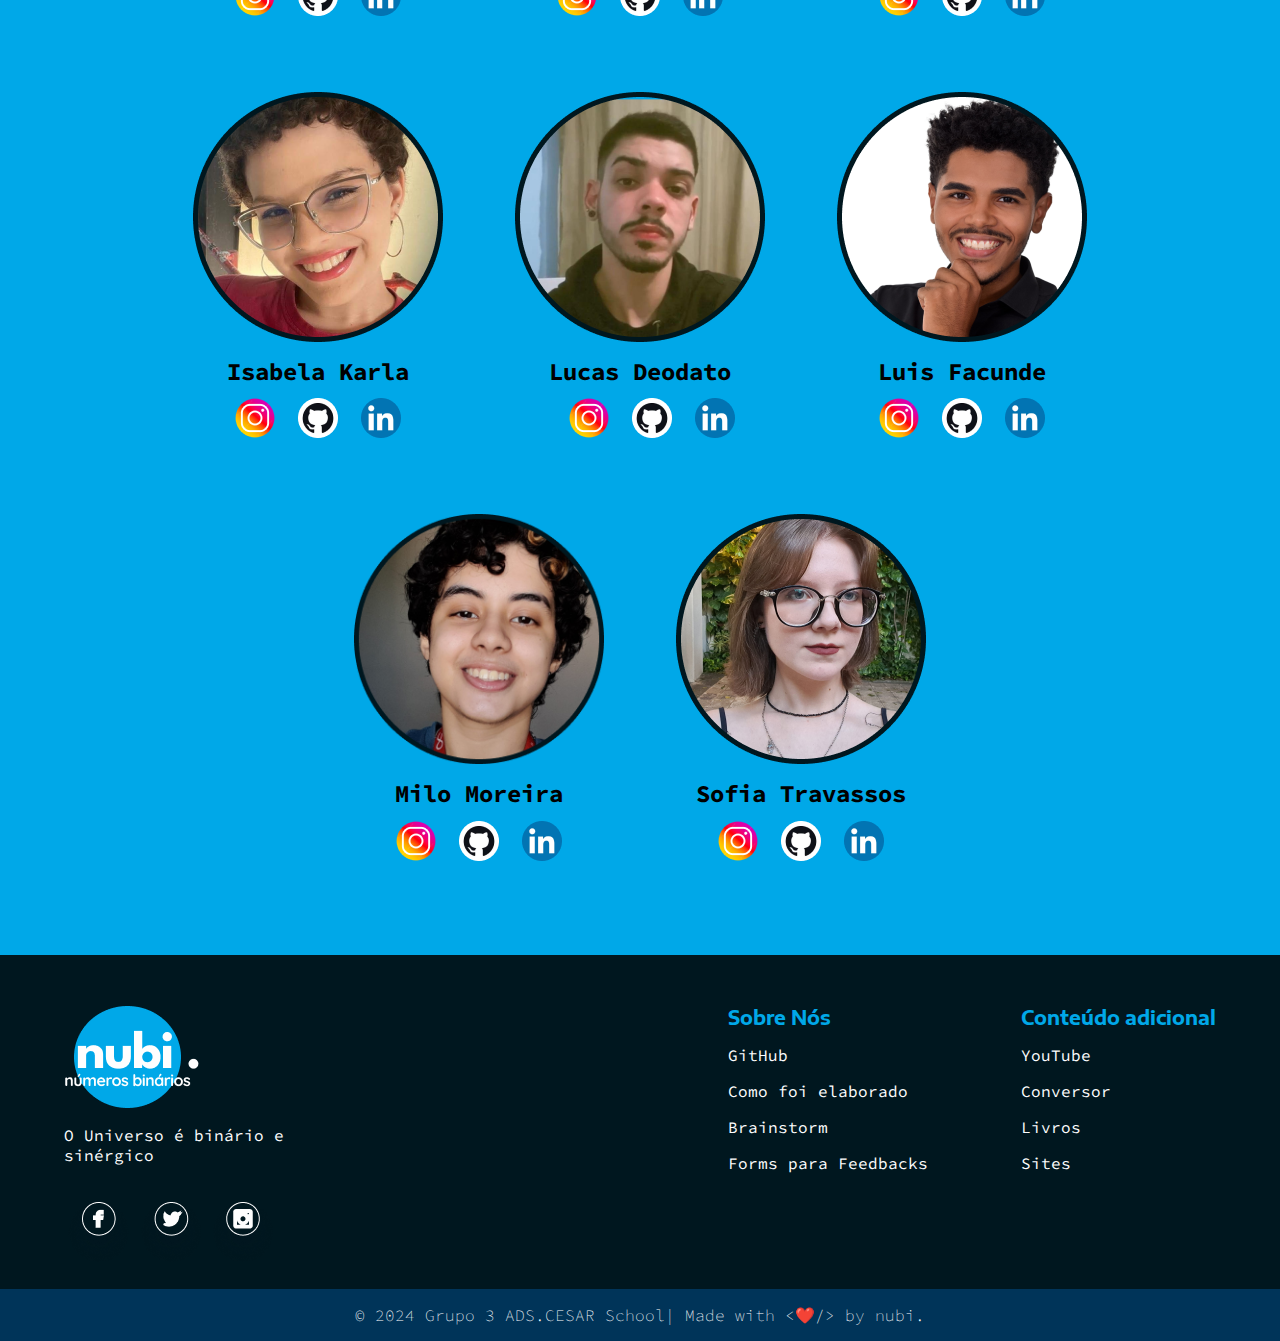
==== commit d56cb249: "ajuste pagina calculadora e estilos" ====
--- a/index.html
+++ b/index.html
@@ -13,20 +13,22 @@
     <title>Sistemas Binarios</title>
     <link rel="icon" type="image/png" sizes="16x16" href="assets/favicon-16x16.png">
 </head>
+
 <body class="container">
     <header>
         <div class="logo">
             <img src="assets/logo-nubi.png" alt="Logo do site" />
         </div>
         <nav>
-            <a href="#historia">História</a>  
+            <a href="./calculator.html" id="header_calculadora">Calculadora</a>
+            <a href="#historia">História</a>
             <a href="#conversao">Conversão</a>
             <a href="#operacoes">Operações</a>
             <a href="#integrantes">Quem somos</a>
         </nav>
     </header>
     <main>
-        <section id="historia">
+        <section id="historia" class="historia">
             <h1 class="historia__title">Sistema Binário</h1>
             <div class="historia__informacao">
                 <p class="historia__p">Sistema usado para linguagem de máquina. Se faz necessário usar código binário,
@@ -87,33 +89,39 @@
                     <br>
                     <br>
                     <br>
-                    <img src="assets/image_conversao1.png" alt="Descrição da conta feita para conversão de valores decimais para binários" class="conversao__imagem">
+                    <img src="assets/image_conversao1.png"
+                        alt="Descrição da conta feita para conversão de valores decimais para binários"
+                        class="conversao__imagem">
                     <img>
                 </div>
                 <div class="conversao__direita">
                     <h2 class="conversao__minititle">Binário para Decimal</h2>
                     <br>
                     <p class="conversao__p">Para transformar o número binário em decimal (ou seja da base 2
-                    para a base 10), você precisa multiplicar cada bit pela potência de sua posição e
-                    somar os resultados. Depois disso, basta fazer a soma dos fatores e confirmar o seu
-                    valor decimal.</p>
-                    <br>
-                    <br>
-                    <br>
-                    <img src="assets/image_conversao2.png" alt="Descrição da conta feita para conversão de valores decimais para binários" class="conversao__imagem">
+                        para a base 10), você precisa multiplicar cada bit pela potência de sua posição e
+                        somar os resultados. Depois disso, basta fazer a soma dos fatores e confirmar o seu
+                        valor decimal.</p>
+                    <br>
+                    <br>
+                    <br>
+                    <img src="assets/image_conversao2.png"
+                        alt="Descrição da conta feita para conversão de valores decimais para binários"
+                        class="conversao__imagem">
                     <img>
                 </div>
             </div>
         </section>
-        <section id="operacoes">
+
+        <section id="operacoes" class="operacoes">
             <h1 class="operacoes__title">OPERAÇÕES EM BINÁRIO</h1>
-            <p class="operacoes__texto">As operações em binário são similares às operações em decimal, porém utilizam apenas os dígitos 0 e 1.</p>
-                <ul class="operacoes__lista">
-                    <li>Adição</li>
-                    <li>Subtração</li>
-                    <li>Multiplicação</li>
-                    <li>Divisão</li>
-                </ul>
+            <p class="operacoes__texto">As operações em binário são similares às operações em decimal, porém utilizam
+                apenas os dígitos 0 e 1.</p>
+            <ul class="operacoes__lista">
+                <li>Adição</li>
+                <li>Subtração</li>
+                <li>Multiplicação</li>
+                <li>Divisão</li>
+            </ul>
             <hr class="operacoes__linha">
             <div class="operacoes__imagens">
                 <img src="assets/image_adicao.png" alt="Adição de Número Binários">
@@ -129,9 +137,12 @@
                     <img class="integrantes__foto" src="assets/perfil_arthur.png" alt="">
                     <p class="integrantes__nome">Arthur Oliveira</p>
                     <div class="integrantes__social">
-                        <a href="https://www.instagram.com/artrodoliv?igsh=amlrOWswN3B0YnN4" target="_blank"><img src="assets/logo_instagram.png" alt="instagram de Arthur"></a>
-                        <a href="https://github.com/wiithesecond" target="_blank"><img src="assets/logo_github.png" alt="GitHub de Arthur"></a>
-                        <a href="https://www.linkedin.com/in/arthur-oliveira-3b5812303/?utm_source=share&utm_campaign=share_via&utm_content=profile&utm_medium=android_app" target="_blank"><img src="assets/logo_linkedin.png" alt="LinkedIn de Arthur"></a>
+                        <a href="https://www.instagram.com/artrodoliv?igsh=amlrOWswN3B0YnN4" target="_blank"><img
+                                src="assets/logo_instagram.png" alt="instagram de Arthur"></a>
+                        <a href="https://github.com/wiithesecond" target="_blank"><img src="assets/logo_github.png"
+                                alt="GitHub de Arthur"></a>
+                        <a href="https://www.linkedin.com/in/arthur-oliveira-3b5812303/?utm_source=share&utm_campaign=share_via&utm_content=profile&utm_medium=android_app"
+                            target="_blank"><img src="assets/logo_linkedin.png" alt="LinkedIn de Arthur"></a>
                     </div>
                 </li>
                 <li>
@@ -147,18 +158,24 @@
                     <img class="integrantes__foto" src="assets/perfil_jamilla.png" alt="">
                     <p class="integrantes__nome">Jamilla Lobo</p>
                     <div class="integrantes__social">
-                        <a href="https://www.instagram.com/jamilla.sl/" target="_blank"><img src="assets/logo_instagram.png" alt="instagram de Jamilla"></a>
-                        <a href="https://github.com/jamillalobo" target="_blank"><img src="assets/logo_github.png" alt="GitHub de Jamilla"></a>
-                        <a href="https://www.linkedin.com/in/jamilla-lobo/" target="_blank"><img src="assets/logo_linkedin.png" alt="LinkedIn de Jamilla"></a>
+                        <a href="https://www.instagram.com/jamilla.sl/" target="_blank"><img
+                                src="assets/logo_instagram.png" alt="instagram de Jamilla"></a>
+                        <a href="https://github.com/jamillalobo" target="_blank"><img src="assets/logo_github.png"
+                                alt="GitHub de Jamilla"></a>
+                        <a href="https://www.linkedin.com/in/jamilla-lobo/" target="_blank"><img
+                                src="assets/logo_linkedin.png" alt="LinkedIn de Jamilla"></a>
                     </div>
                 </li>
                 <li>
                     <img class="integrantes__foto" src="assets/perfil_isabela.png" alt="">
                     <p class="integrantes__nome">Isabela Karla</p>
                     <div class="integrantes__social">
-                        <a href="https://www.instagram.com/isabelakarla__/" target="_blank"><img src="assets/logo_instagram.png" alt="instagram de Isabela"></a>
-                        <a href="https://github.com/isabelakarla" target="_blank"><img src="assets/logo_github.png" alt="GitHub de Isabela"></a>
-                        <a href="https://www.linkedin.com/in/isabela-karla-674ab929b/" target="_blank"><img src="assets/logo_linkedin.png" alt="LinkedIn de Isabela"></a>
+                        <a href="https://www.instagram.com/isabelakarla__/" target="_blank"><img
+                                src="assets/logo_instagram.png" alt="instagram de Isabela"></a>
+                        <a href="https://github.com/isabelakarla" target="_blank"><img src="assets/logo_github.png"
+                                alt="GitHub de Isabela"></a>
+                        <a href="https://www.linkedin.com/in/isabela-karla-674ab929b/" target="_blank"><img
+                                src="assets/logo_linkedin.png" alt="LinkedIn de Isabela"></a>
                     </div>
                 </li>
                 <li>
@@ -173,29 +190,38 @@
                 <li>
                     <img class="integrantes__foto" src="assets/perfil_luis.png" alt="">
                     <p class="integrantes__nome">Luis Facunde</p>
-                    
-                    <div class="integrantes__social">
-                        <a href="https://www.instagram.com/luis.facunde/" target="_blank"><img src="assets/logo_instagram.png" alt="instagram de Luis"></a>
-                        <a href="https://github.com/LuisFacunde" target="_blank"><img src="assets/logo_github.png" alt="GitHub de Luis"></a>
-                        <a href="https://www.linkedin.com/in/luis-facunde-18463127a/" target="_blank"><img src="assets/logo_linkedin.png" alt="LinkedIn de Luis"></a>
+
+                    <div class="integrantes__social">
+                        <a href="https://www.instagram.com/luis.facunde/" target="_blank"><img
+                                src="assets/logo_instagram.png" alt="instagram de Luis"></a>
+                        <a href="https://github.com/LuisFacunde" target="_blank"><img src="assets/logo_github.png"
+                                alt="GitHub de Luis"></a>
+                        <a href="https://www.linkedin.com/in/luis-facunde-18463127a/" target="_blank"><img
+                                src="assets/logo_linkedin.png" alt="LinkedIn de Luis"></a>
                     </div>
                 </li>
                 <li>
                     <img class="integrantes__foto" src="assets/perfil_milo.png" alt="">
                     <p class="integrantes__nome">Milo Moreira</p>
                     <div class="integrantes__social">
-                        <a href="https://www.instagram.com/milomorec/" target="_blank"><img src="assets/logo_instagram.png" alt="instagram de Milo"></a>
-                        <a href="https://github.com/DuMilo" target="_blank"><img src="assets/logo_github.png" alt="GitHub de Milo"></a>
-                        <a href="https://www.linkedin.com/in/milo-moreira-a28794265/" target="_blank"><img src="assets/logo_linkedin.png" alt="LinkedIn de Milo"></a>
+                        <a href="https://www.instagram.com/milomorec/" target="_blank"><img
+                                src="assets/logo_instagram.png" alt="instagram de Milo"></a>
+                        <a href="https://github.com/DuMilo" target="_blank"><img src="assets/logo_github.png"
+                                alt="GitHub de Milo"></a>
+                        <a href="https://www.linkedin.com/in/milo-moreira-a28794265/" target="_blank"><img
+                                src="assets/logo_linkedin.png" alt="LinkedIn de Milo"></a>
                     </div>
                 </li>
                 <li>
                     <img class="integrantes__foto" src="assets/perfil_sofia.png" alt="">
                     <p class="integrantes__nome">Sofia Travassos</p>
                     <div class="integrantes__social">
-                        <a href="https://www.instagram.com/sollfiaa/" target="_blank"><img src="assets/logo_instagram.png" alt="instagram de Sofia"></a>
-                        <a href="https://github.com/Acel0risxs" target="_blank"><img src="assets/logo_github.png" alt="GitHub de Sofia"></a>
-                        <a href="https://www.linkedin.com/in/sofia-travassos-539065300/" target="_blank"><img src="assets/logo_linkedin.png" alt="LinkedIn de Sofia"></a>
+                        <a href="https://www.instagram.com/sollfiaa/" target="_blank"><img
+                                src="assets/logo_instagram.png" alt="instagram de Sofia"></a>
+                        <a href="https://github.com/Acel0risxs" target="_blank"><img src="assets/logo_github.png"
+                                alt="GitHub de Sofia"></a>
+                        <a href="https://www.linkedin.com/in/sofia-travassos-539065300/" target="_blank"><img
+                                src="assets/logo_linkedin.png" alt="LinkedIn de Sofia"></a>
                     </div>
                 </li>
             </ul>
